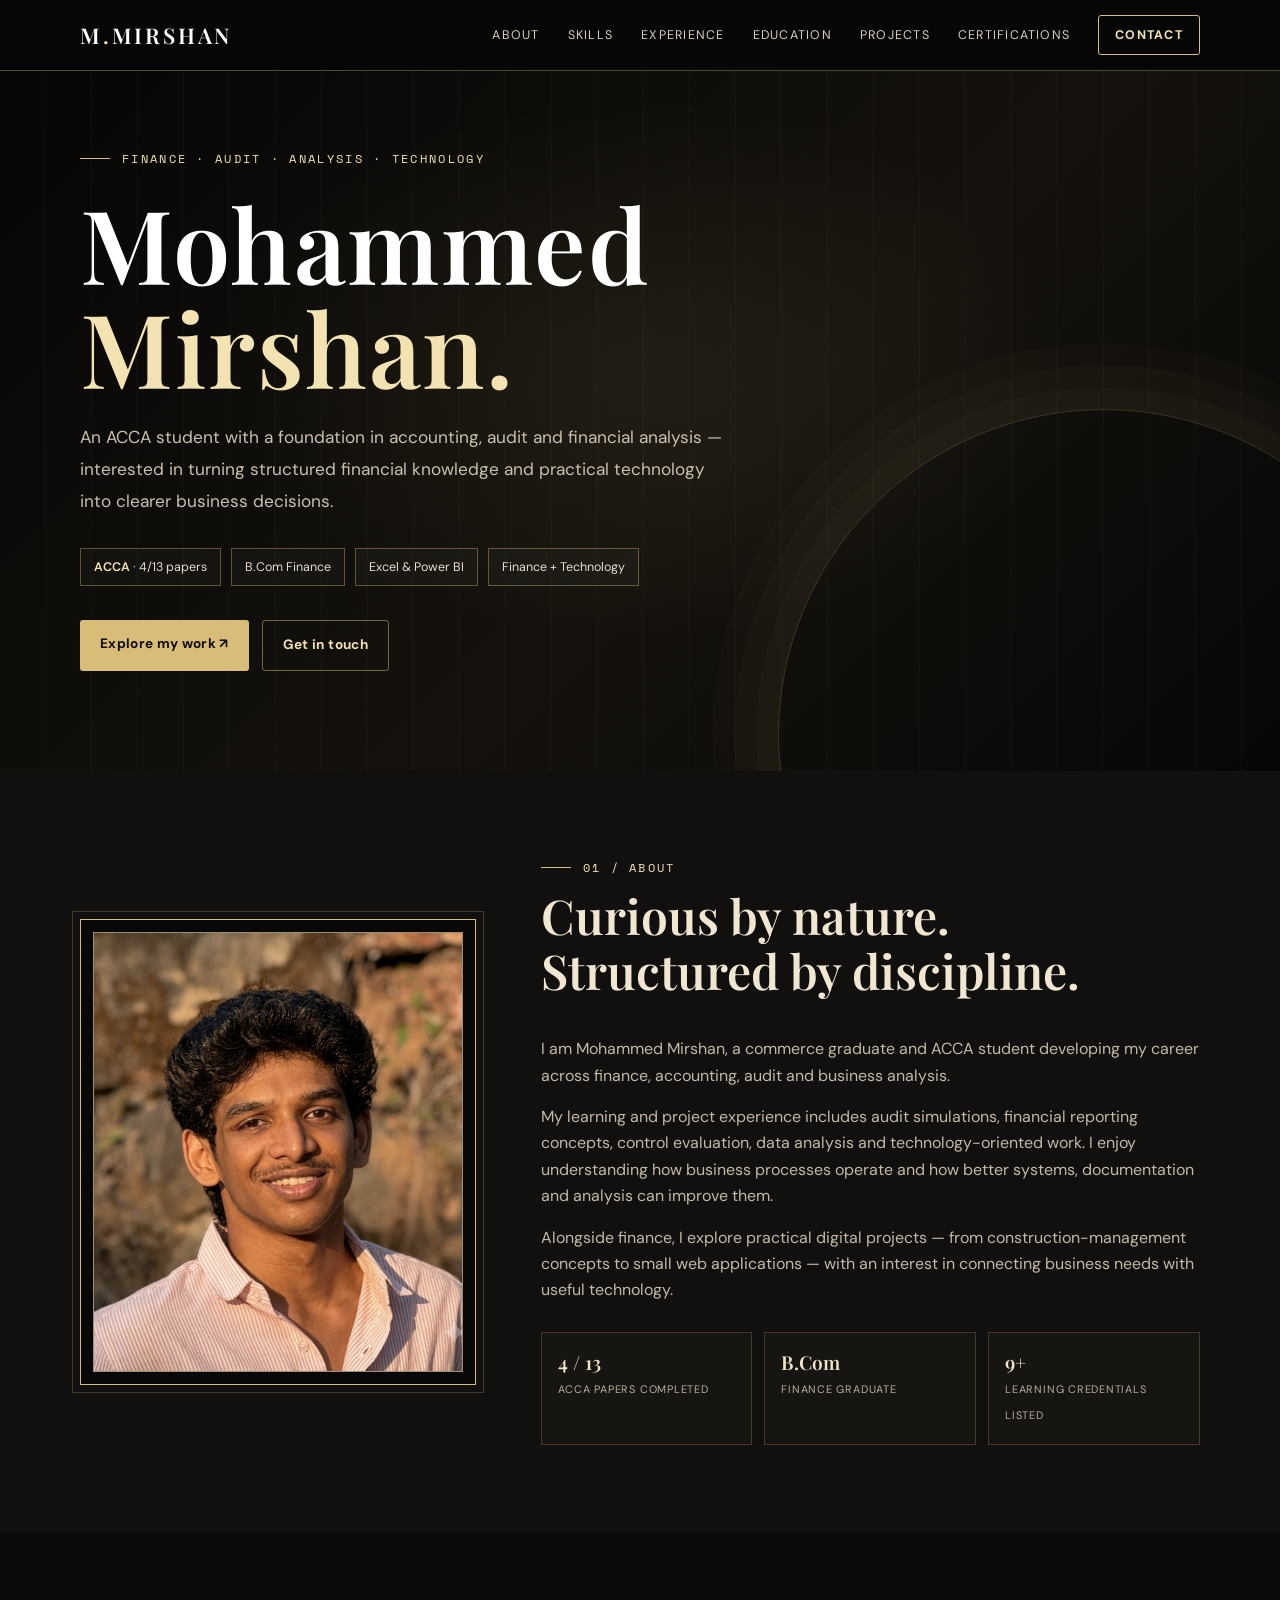
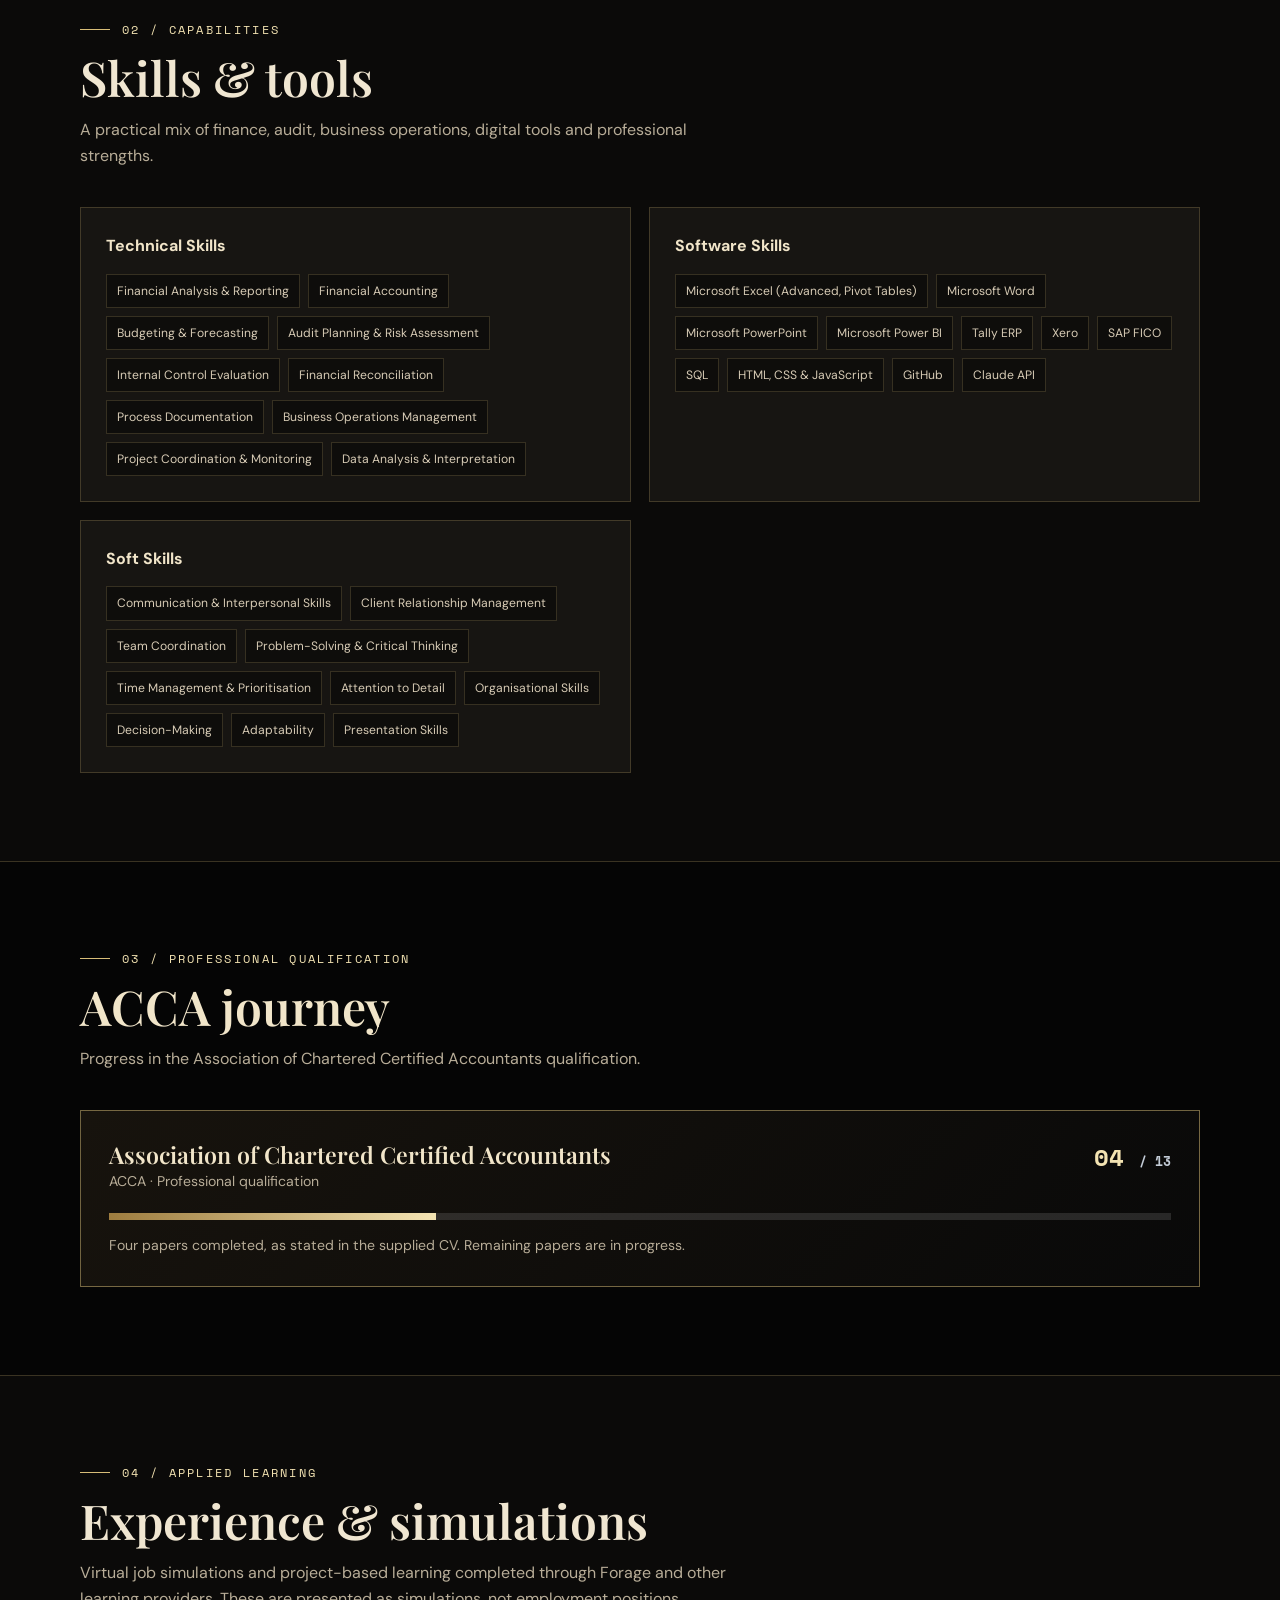
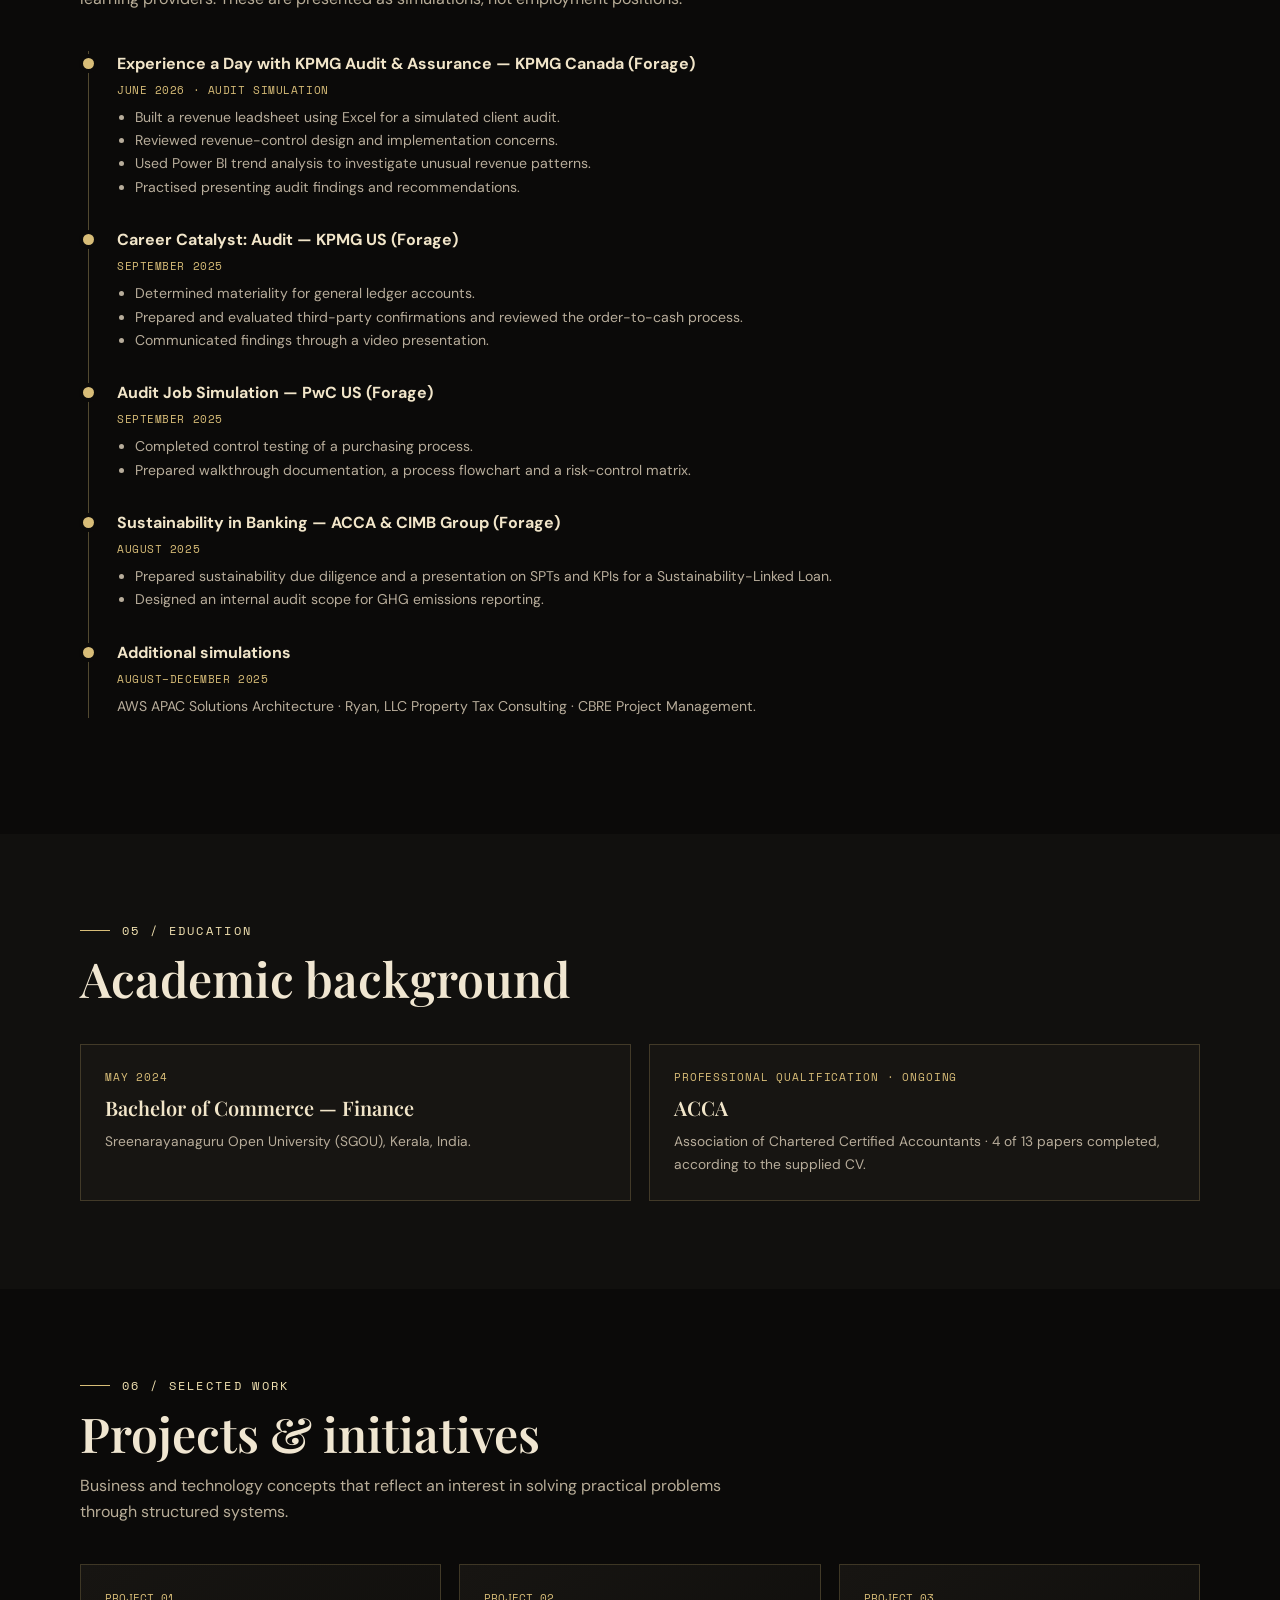
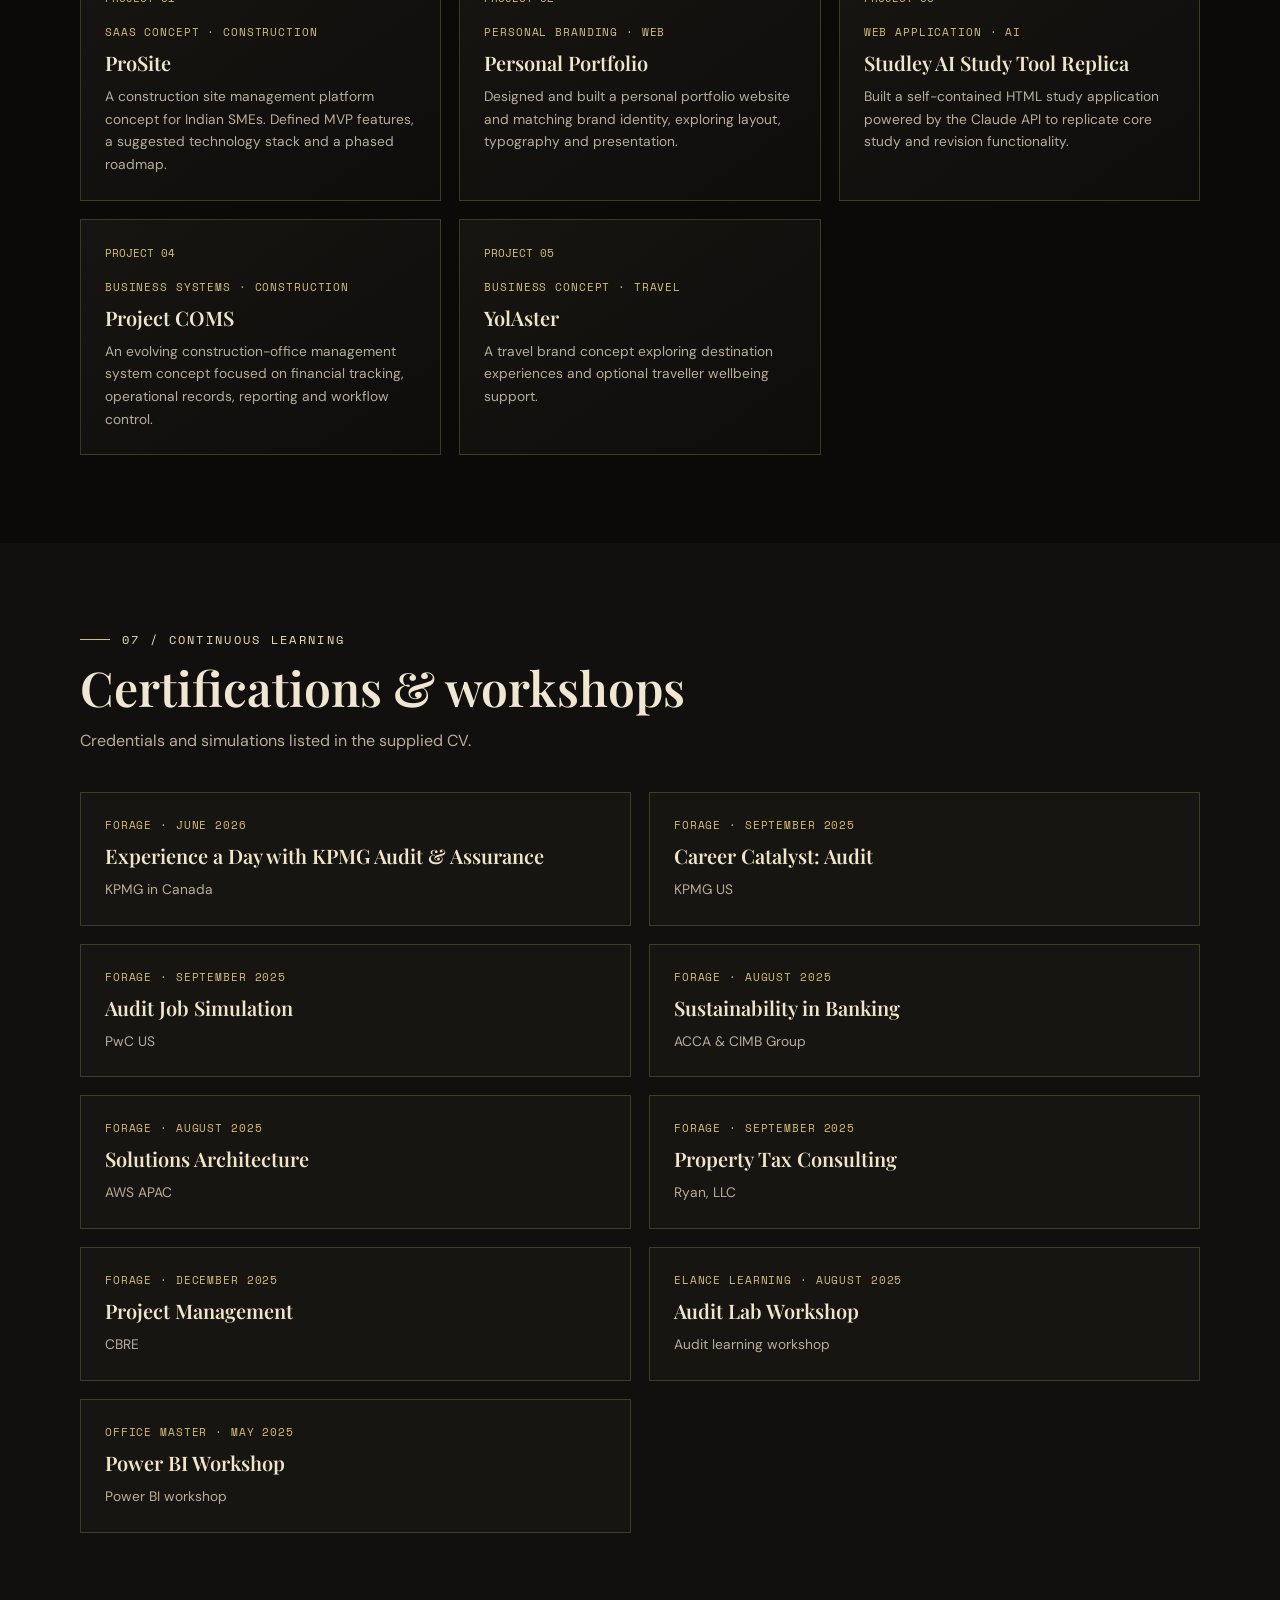
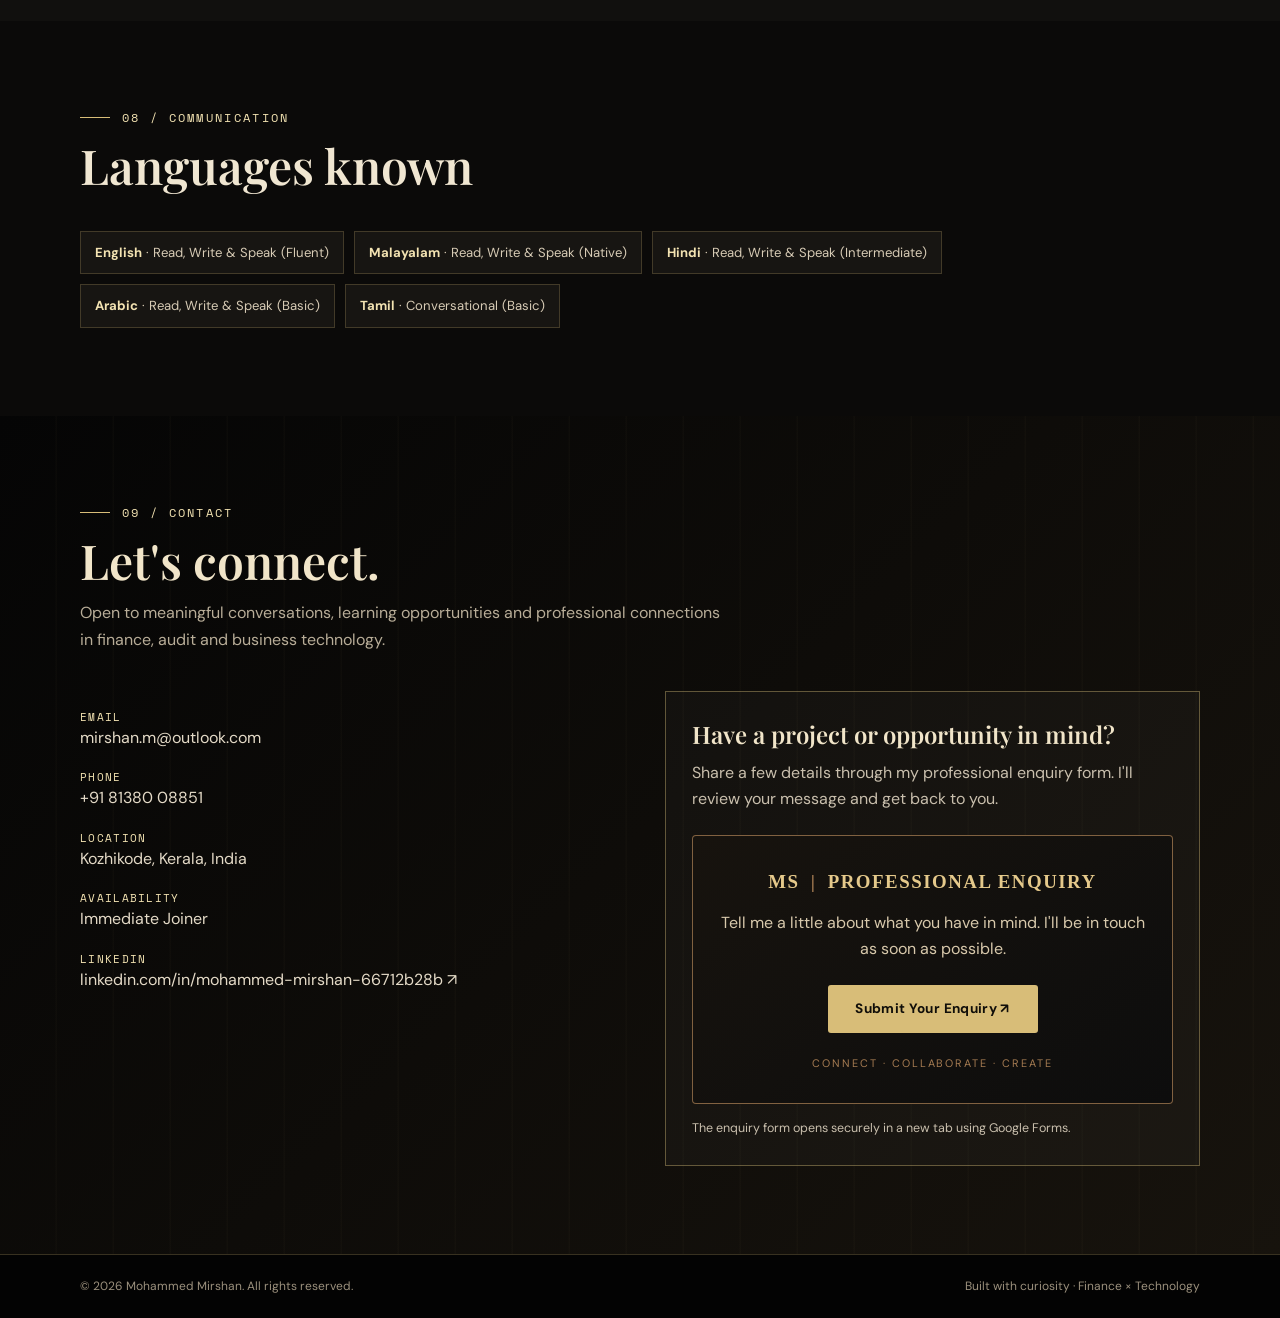
==== index.html @ 205ecca4 "Publish Mohammed Mirshan portfolio website" ====
<!DOCTYPE html>
<html lang="en">
<head>
<meta charset="UTF-8">
<meta name="viewport" content="width=device-width, initial-scale=1.0">
<meta name="description" content="Mohammed Mirshan — Kozhikode, Kerala-based ACCA student focused on finance, audit, financial analysis and technology-enabled business solutions.">
<title>Mohammed Mirshan | Finance • Audit • Technology</title>
<link rel="preconnect" href="https://fonts.googleapis.com">
<link rel="preconnect" href="https://fonts.gstatic.com" crossorigin>
<link href="https://fonts.googleapis.com/css2?family=DM+Sans:wght@300;400;500;600;700&family=Playfair+Display:wght@500;600;700&family=Space+Mono:wght@400;700&display=swap" rel="stylesheet">
<style>
:root{--navy:#0b1f3a;--navy2:#142e50;--gold:#c9a84c;--gold2:#e8ce83;--ink:#182333;--muted:#687486;--paper:#f5f6f8;--white:#fff;--line:#e4e8ee;--serif:"Playfair Display",Georgia,serif;--sans:"DM Sans",Arial,sans-serif;--mono:"Space Mono",monospace}
*{box-sizing:border-box;margin:0;padding:0}html{scroll-behavior:smooth;scroll-padding-top:82px}body{font-family:var(--sans);color:var(--ink);line-height:1.65;background:var(--white)}a{color:inherit;text-decoration:none}.wrap{width:min(1120px,calc(100% - 44px));margin:auto}
header{position:fixed;z-index:20;top:0;left:0;right:0;background:rgba(9,27,50,.96);backdrop-filter:blur(12px);border-bottom:1px solid rgba(201,168,76,.2)}
.nav{height:70px;display:flex;align-items:center;justify-content:space-between}.brand{font:600 1.35rem var(--serif);color:white;letter-spacing:.03em}.brand span{color:var(--gold)}.links{display:flex;align-items:center;gap:28px}.links a{font-size:.78rem;text-transform:uppercase;letter-spacing:.1em;color:#d5dce5}.links a:hover{color:var(--gold2)}.links .contact-link{background:var(--gold);color:var(--navy);padding:9px 16px;font-weight:700;border-radius:3px}
.menu{display:none;background:none;border:0;color:white;font-size:1.5rem}
.hero{min-height:690px;padding:150px 0 100px;background:radial-gradient(circle at 83% 35%,rgba(201,168,76,.13),transparent 27%),linear-gradient(120deg,#091b32,#102b4c);color:white;position:relative;overflow:hidden}
.hero:after{content:"";position:absolute;right:-150px;bottom:-290px;width:650px;height:650px;border:1px solid rgba(201,168,76,.18);border-radius:50%;box-shadow:0 0 0 55px rgba(201,168,76,.025),0 0 0 110px rgba(201,168,76,.02)}
.eyebrow,.kicker{font: .72rem var(--mono);letter-spacing:.17em;text-transform:uppercase;color:var(--gold);display:flex;align-items:center;gap:12px}.eyebrow:before,.kicker:before{content:"";width:30px;height:1px;background:var(--gold)}
h1{font:600 clamp(3.3rem,8vw,6.5rem)/1.02 var(--serif);margin:24px 0 22px;max-width:800px;letter-spacing:-.035em}h1 span{color:var(--gold2)}.hero-copy{font-size:1.08rem;color:#c5cfdb;max-width:650px;line-height:1.85}.chips{display:flex;flex-wrap:wrap;gap:10px;margin:30px 0 34px}.chip{font-size:.78rem;border:1px solid rgba(201,168,76,.38);padding:8px 13px;color:#e7eaf0;background:rgba(255,255,255,.045)}.chip strong{color:var(--gold2);font-weight:600}.actions{display:flex;flex-wrap:wrap;gap:13px}.btn{display:inline-flex;padding:13px 20px;border-radius:3px;font-size:.85rem;font-weight:700;letter-spacing:.025em;transition:.2s}.primary{background:var(--gold);color:var(--navy)}.primary:hover{background:var(--gold2);transform:translateY(-2px)}.secondary{border:1px solid rgba(255,255,255,.35);color:white}.secondary:hover{border-color:var(--gold);color:var(--gold2)}
section{padding:88px 0}.section-head{margin-bottom:38px}.section-head h2{font:600 clamp(2rem,4vw,3rem)/1.15 var(--serif);color:var(--navy);margin:12px 0}.section-head p{max-width:650px;color:var(--muted)}.about{background:var(--paper)}.about-grid{display:grid;grid-template-columns:.75fr 1.25fr;gap:65px;align-items:center}.monogram{min-height:350px;background:linear-gradient(145deg,#102b4c,#091b32);display:grid;place-items:center;position:relative;overflow:hidden;border:1px solid rgba(201,168,76,.45)}.monogram:before,.monogram:after{content:"";position:absolute;border:1px solid rgba(201,168,76,.35);width:230px;height:230px;transform:rotate(45deg)}.monogram:after{width:185px;height:185px}.monogram b{font:600 5rem var(--serif);color:var(--gold2);z-index:1}.about-text p{color:#596577;margin:0 0 15px}.facts{display:grid;grid-template-columns:repeat(3,1fr);gap:12px;margin-top:28px}.fact{background:white;border:1px solid var(--line);padding:16px}.fact strong{display:block;color:var(--navy);font:600 1.2rem var(--serif)}.fact span{font-size:.68rem;color:var(--muted);text-transform:uppercase;letter-spacing:.07em}
.skills-grid{display:grid;grid-template-columns:repeat(2,1fr);gap:18px}.skill{border:1px solid var(--line);padding:25px;background:white}.skill h3{font-size:1rem;color:var(--navy);margin-bottom:14px}.tags{display:flex;flex-wrap:wrap;gap:8px}.tag{font-size:.76rem;padding:6px 10px;background:var(--paper);border:1px solid #e8ebef;color:#455267}
.dark-band{background:var(--navy);color:white}.dark-band .section-head h2{color:white}.dark-band .section-head p{color:#b8c3d1}.qualification{border:1px solid rgba(201,168,76,.3);padding:28px;background:rgba(255,255,255,.035)}.qualification-top{display:flex;justify-content:space-between;gap:20px;align-items:flex-start}.qualification h3{font:600 1.45rem var(--serif);color:white}.qualification .count{font:700 1.5rem var(--mono);color:var(--gold2);white-space:nowrap}.bar{height:7px;background:rgba(255,255,255,.13);margin:20px 0 14px}.bar span{display:block;width:30.77%;height:100%;background:var(--gold)}.qualification p{color:#bdc7d3;font-size:.88rem}
.timeline{border-left:1px solid #d6dce4;margin-left:8px;padding-left:28px}.timeline-item{position:relative;margin-bottom:28px}.timeline-item:before{content:"";position:absolute;width:11px;height:11px;border-radius:50%;background:var(--gold);left:-34px;top:7px;box-shadow:0 0 0 4px white}.timeline h3{font-size:1rem;color:var(--navy)}.timeline .meta{font: .7rem var(--mono);color:#9a7b31;margin:4px 0 8px;text-transform:uppercase;letter-spacing:.05em}.timeline p,.timeline li{color:var(--muted);font-size:.88rem}.timeline ul{padding-left:18px}
.edu-grid,.project-grid,.cert-grid{display:grid;grid-template-columns:repeat(2,1fr);gap:18px}.edu,.project,.cert{border:1px solid var(--line);padding:24px;background:white;transition:.2s}.edu:hover,.project:hover,.cert:hover{transform:translateY(-3px);box-shadow:0 12px 30px rgba(11,31,58,.08)}.edu .year,.project .type,.cert .issuer{font: .68rem var(--mono);letter-spacing:.08em;color:#9a7b31;text-transform:uppercase}.edu h3,.project h3,.cert h3{font:600 1.25rem var(--serif);color:var(--navy);margin:9px 0}.edu p,.project p,.cert p{font-size:.86rem;color:var(--muted)}.project-grid{grid-template-columns:repeat(3,1fr)}.project{min-height:210px;background:linear-gradient(160deg,#fff,#fafbfc)}.project .number{font: .7rem var(--mono);color:var(--gold);margin-bottom:18px}.project a{display:inline-block;margin-top:14px;font-size:.78rem;color:#98752c;font-weight:700}
.languages{display:flex;flex-wrap:wrap;gap:10px}.language{padding:10px 14px;background:var(--paper);border:1px solid var(--line);font-size:.82rem}.language b{color:var(--navy)}
.contact{background:#091b32;color:white}.contact .section-head h2{color:white}.contact .section-head p{color:#b8c3d1}.contact-grid{display:grid;grid-template-columns:1fr 1fr;gap:50px}.contact-detail{margin:18px 0;color:#dce3eb}.contact-detail small{display:block;color:var(--gold);font: .68rem var(--mono);letter-spacing:.12em;text-transform:uppercase}.contact-detail a:hover{color:var(--gold2)}.contact-note{border:1px solid rgba(201,168,76,.3);padding:28px;background:rgba(255,255,255,.035);color:#c5cfdb}.contact-note h3{font:600 1.5rem var(--serif);color:white;margin-bottom:10px}
footer{background:#061222;color:#8390a1;padding:22px 0;font-size:.75rem}.foot{display:flex;justify-content:space-between;gap:15px;flex-wrap:wrap}
@media(max-width:800px){.links{display:none;position:absolute;top:70px;left:0;right:0;background:#091b32;padding:20px 24px;flex-direction:column;align-items:flex-start}.links.open{display:flex}.menu{display:block}.about-grid,.contact-grid{grid-template-columns:1fr;gap:30px}.monogram{min-height:230px}.project-grid{grid-template-columns:repeat(2,1fr)}}
@media(max-width:560px){section{padding:68px 0}.wrap{width:min(100% - 34px,1120px)}.hero{min-height:auto;padding:130px 0 75px}.skills-grid,.edu-grid,.project-grid,.cert-grid{grid-template-columns:1fr}.facts{grid-template-columns:1fr}.qualification-top{display:block}.qualification .count{margin-top:8px}.foot{flex-direction:column}}

/* Art Deco / black-and-antique-gold identity inspired by the supplied MS card */
:root{
  --navy:#080808;--navy2:#17130d;--gold:#d8bd78;--gold2:#f3e3b2;
  --ink:#f0eadc;--muted:#b8ad98;--paper:#11100e;--white:#0c0b0a;
  --line:rgba(216,189,120,.24);
}
body{background:#0b0a09;color:var(--ink)}
header{background:rgba(7,7,7,.96);border-bottom:1px solid rgba(216,189,120,.35)}
.brand{font-family:var(--serif);letter-spacing:.13em}
.brand span{color:var(--gold2)}
.links a{color:#d8cfbd}
.links .contact-link{background:transparent;color:var(--gold2);border:1px solid var(--gold)}
.links .contact-link:hover{background:var(--gold);color:#090807}
.hero{background:
  radial-gradient(ellipse at 50% 48%,rgba(216,189,120,.08),transparent 48%),
  repeating-linear-gradient(90deg,transparent 0 44px,rgba(216,189,120,.025) 45px 46px),
  linear-gradient(135deg,#050505,#15120d 58%,#070707)}
.hero:after{border-color:rgba(216,189,120,.22);box-shadow:0 0 0 22px rgba(216,189,120,.025),0 0 0 44px rgba(216,189,120,.02),0 0 0 66px rgba(216,189,120,.015)}
.eyebrow,.kicker{color:var(--gold2);letter-spacing:.2em}
.eyebrow:before,.kicker:before{background:var(--gold)}
h1{font-family:var(--serif);letter-spacing:.015em}
h1 span{color:var(--gold2)}
.hero-copy{color:#c9c0ae}
.chip{border:1px solid rgba(216,189,120,.38);background:rgba(255,255,255,.025);color:#e6ddca}
.chip strong{color:var(--gold2)}
.primary{background:var(--gold);color:#100e09}
.primary:hover{background:var(--gold2)}
.secondary{border-color:rgba(216,189,120,.5);color:var(--gold2)}
.secondary:hover{border-color:var(--gold2);color:white}
section{background:#0b0a09}
.about, #education, #certifications{background:#11100e!important}
.section-head h2{color:#f0e6d1}
.section-head p{color:#b8ad98}
.monogram{background:
  repeating-linear-gradient(0deg,transparent 0 13px,rgba(216,189,120,.055) 14px 15px),
  repeating-linear-gradient(90deg,transparent 0 13px,rgba(216,189,120,.045) 14px 15px),
  linear-gradient(145deg,#050505,#211b10);
  border:1px solid var(--gold);outline:1px solid rgba(216,189,120,.25);outline-offset:7px}
.monogram:before,.monogram:after{border-color:rgba(216,189,120,.5)}
.monogram b{color:var(--gold2);text-shadow:0 0 24px rgba(216,189,120,.12)}
.about-text p{color:#c3b9a6}
.fact,.skill,.edu,.project,.cert{background:#171512;border-color:rgba(216,189,120,.22);color:#eee4d1}
.fact strong,.skill h3,.edu h3,.project h3,.cert h3,.timeline h3{color:#f1e5c9}
.fact span,.edu p,.project p,.cert p,.timeline p,.timeline li{color:#b8ad9b}
.tag{background:#0e0d0b;border-color:rgba(216,189,120,.2);color:#d7cbb5}
.dark-band{background:#050505;border-top:1px solid rgba(216,189,120,.25);border-bottom:1px solid rgba(216,189,120,.25)}
.dark-band .section-head h2{color:#f1e5c9}
.dark-band .section-head p{color:#b8ad98}
.qualification{background:linear-gradient(135deg,#17130d,#090909);border-color:rgba(216,189,120,.5)}
.qualification h3{color:#f1e5c9}
.qualification p{color:#b8ad98}
.bar{background:rgba(255,255,255,.12)}
.bar span{background:linear-gradient(90deg,#9e7d3f,#f3e3b2)}
.timeline{border-left-color:rgba(216,189,120,.35)}
.timeline-item:before{background:var(--gold);box-shadow:0 0 0 4px #0b0a09}
.timeline .meta,.edu .year,.project .type,.project .number,.cert .issuer{color:var(--gold)}
.project{background:linear-gradient(145deg,#171512,#0e0d0b)}
.project a{color:var(--gold2)}
.language{background:#171512;border-color:rgba(216,189,120,.22);color:#d7cbb5}
.language b{color:var(--gold2)}
.contact{background:
  repeating-linear-gradient(90deg,transparent 0 55px,rgba(216,189,120,.025) 56px 57px),
  linear-gradient(135deg,#050505,#17130d)}
.contact .section-head h2{color:#f1e5c9}
.contact .section-head p{color:#b8ad98}
.contact-detail{color:#e4dac7}
.contact-detail small{color:var(--gold2)}
.contact-detail a:hover{color:white}
.contact-note{background:rgba(255,255,255,.025);border-color:rgba(216,189,120,.4);color:#c9bfad}
.contact-note h3{color:#f1e5c9}
footer{background:#030303;border-top:1px solid rgba(216,189,120,.25);color:#9b907d}
@media(max-width:800px){.links{background:#080807;border-bottom:1px solid rgba(216,189,120,.3)}}


.profile-frame{min-height:350px;padding:12px;display:flex;align-items:center;justify-content:center}
.profile-frame img{width:100%;height:100%;min-height:326px;max-height:440px;object-fit:cover;object-position:center 28%;display:block;filter:saturate(.88) contrast(1.02);border:1px solid rgba(243,227,178,.62)}
.profile-frame:before,.profile-frame:after{content:none!important;display:none!important}
@media(max-width:800px){.profile-frame{min-height:250px}.profile-frame img{min-height:226px;max-height:360px}}


/* Portrait cleanup: keep the Art Deco frame, remove decorative lines over the photo */
.profile-frame{position:relative;overflow:hidden;background:#080808}
.profile-frame:before,.profile-frame:after{content:none!important;display:none!important}
.profile-frame img{position:relative;z-index:2;object-fit:cover;object-position:center 28%;border:1px solid rgba(243,227,178,.62)}


/* Embedded professional enquiry form */
.enquiry-panel{padding:26px}
.enquiry-panel>p{color:#c9bfad}
.enquiry-cta{margin-top:22px;padding:30px 22px;text-align:center;border:1px solid rgba(166,124,82,.75);background:linear-gradient(145deg,#17130e,#0d0d0d);border-radius:4px}
.enquiry-mark{font-family:Georgia,serif;font-size:1.18rem;font-weight:700;letter-spacing:.08em;color:#e5c98b}
.enquiry-mark span{color:#a67c52;padding:0 5px}
.enquiry-cta p{max-width:440px;margin:13px auto 22px;color:#d8c9ac}
.enquiry-button{justify-content:center;min-width:210px;text-decoration:none}
.enquiry-tagline{margin-top:22px;font-size:.68rem;letter-spacing:.18em;color:#a67c52}
.form-fallback{font-size:.78rem;margin-top:14px;color:#c9bfad}
@media(max-width:600px){.enquiry-cta{padding:25px 14px}.enquiry-button{width:100%;box-sizing:border-box}}
</style>
</head>
<body>
<header><div class="wrap nav"><a class="brand" href="#home">M<span>.</span>MIRSHAN</a><button class="menu" id="menu" aria-label="Open navigation">☰</button><nav class="links" id="links"><a href="#about">About</a><a href="#skills">Skills</a><a href="#experience">Experience</a><a href="#education">Education</a><a href="#projects">Projects</a><a href="#certifications">Certifications</a><a class="contact-link" href="#contact">Contact</a></nav></div></header>
<main>
<section class="hero" id="home"><div class="wrap">
<div class="eyebrow">Finance · Audit · Analysis · Technology</div>
<h1>Mohammed<br><span>Mirshan.</span></h1>
<p class="hero-copy">An ACCA student with a foundation in accounting, audit and financial analysis — interested in turning structured financial knowledge and practical technology into clearer business decisions.</p>
<div class="chips"><div class="chip"><strong>ACCA</strong> · 4/13 papers</div><div class="chip">B.Com Finance</div><div class="chip">Excel & Power BI</div><div class="chip">Finance + Technology</div></div>
<div class="actions"><a class="btn primary" href="#projects">Explore my work ↗</a><a class="btn secondary" href="#contact">Get in touch</a></div>
</div></section>
<section class="about" id="about"><div class="wrap about-grid">
<div class="monogram profile-frame"><img src="[data-uri]" alt="Mohammed Mirshan profile photograph"></div>
<div class="about-text"><div class="section-head"><div class="kicker">01 / About</div><h2>Curious by nature.<br>Structured by discipline.</h2></div>
<p>I am Mohammed Mirshan, a commerce graduate and ACCA student developing my career across finance, accounting, audit and business analysis.</p>
<p>My learning and project experience includes audit simulations, financial reporting concepts, control evaluation, data analysis and technology-oriented work. I enjoy understanding how business processes operate and how better systems, documentation and analysis can improve them.</p>
<p>Alongside finance, I explore practical digital projects — from construction-management concepts to small web applications — with an interest in connecting business needs with useful technology.</p>
<div class="facts"><div class="fact"><strong>4 / 13</strong><span>ACCA papers completed</span></div><div class="fact"><strong>B.Com</strong><span>Finance graduate</span></div><div class="fact"><strong>9+</strong><span>Learning credentials listed</span></div></div>
</div></div></section>
<section id="skills"><div class="wrap"><div class="section-head"><div class="kicker">02 / Capabilities</div><h2>Skills & tools</h2><p>A practical mix of finance, audit, business operations, digital tools and professional strengths.</p></div>
<div class="skills-grid">
<div class="skill"><h3>Technical Skills</h3><div class="tags">
<span class="tag">Financial Analysis & Reporting</span><span class="tag">Financial Accounting</span><span class="tag">Budgeting & Forecasting</span><span class="tag">Audit Planning & Risk Assessment</span><span class="tag">Internal Control Evaluation</span><span class="tag">Financial Reconciliation</span><span class="tag">Process Documentation</span><span class="tag">Business Operations Management</span><span class="tag">Project Coordination & Monitoring</span><span class="tag">Data Analysis & Interpretation</span>
</div></div>
<div class="skill"><h3>Software Skills</h3><div class="tags">
<span class="tag">Microsoft Excel (Advanced, Pivot Tables)</span><span class="tag">Microsoft Word</span><span class="tag">Microsoft PowerPoint</span><span class="tag">Microsoft Power BI</span><span class="tag">Tally ERP</span><span class="tag">Xero</span><span class="tag">SAP FICO</span><span class="tag">SQL</span><span class="tag">HTML, CSS & JavaScript</span><span class="tag">GitHub</span><span class="tag">Claude API</span>
</div></div>
<div class="skill"><h3>Soft Skills</h3><div class="tags">
<span class="tag">Communication & Interpersonal Skills</span><span class="tag">Client Relationship Management</span><span class="tag">Team Coordination</span><span class="tag">Problem-Solving & Critical Thinking</span><span class="tag">Time Management & Prioritisation</span><span class="tag">Attention to Detail</span><span class="tag">Organisational Skills</span><span class="tag">Decision-Making</span><span class="tag">Adaptability</span><span class="tag">Presentation Skills</span>
</div></div>
</div></div></section>
<section class="dark-band"><div class="wrap"><div class="section-head"><div class="kicker">03 / Professional qualification</div><h2>ACCA journey</h2><p>Progress in the Association of Chartered Certified Accountants qualification.</p></div>
<div class="qualification"><div class="qualification-top"><div><h3>Association of Chartered Certified Accountants</h3><p>ACCA · Professional qualification</p></div><div class="count">04 <small style="font-size:.8rem;color:#c3ccd7">/ 13</small></div></div><div class="bar"><span></span></div><p>Four papers completed, as stated in the supplied CV. Remaining papers are in progress.</p></div>
</div></section>
<section id="experience"><div class="wrap"><div class="section-head"><div class="kicker">04 / Applied learning</div><h2>Experience & simulations</h2><p>Virtual job simulations and project-based learning completed through Forage and other learning providers. These are presented as simulations, not employment positions.</p></div>
<div class="timeline">
<div class="timeline-item"><h3>Experience a Day with KPMG Audit & Assurance — KPMG Canada (Forage)</h3><div class="meta">June 2026 · Audit simulation</div><ul><li>Built a revenue leadsheet using Excel for a simulated client audit.</li><li>Reviewed revenue-control design and implementation concerns.</li><li>Used Power BI trend analysis to investigate unusual revenue patterns.</li><li>Practised presenting audit findings and recommendations.</li></ul></div>
<div class="timeline-item"><h3>Career Catalyst: Audit — KPMG US (Forage)</h3><div class="meta">September 2025</div><ul><li>Determined materiality for general ledger accounts.</li><li>Prepared and evaluated third-party confirmations and reviewed the order-to-cash process.</li><li>Communicated findings through a video presentation.</li></ul></div>
<div class="timeline-item"><h3>Audit Job Simulation — PwC US (Forage)</h3><div class="meta">September 2025</div><ul><li>Completed control testing of a purchasing process.</li><li>Prepared walkthrough documentation, a process flowchart and a risk-control matrix.</li></ul></div>
<div class="timeline-item"><h3>Sustainability in Banking — ACCA & CIMB Group (Forage)</h3><div class="meta">August 2025</div><ul><li>Prepared sustainability due diligence and a presentation on SPTs and KPIs for a Sustainability-Linked Loan.</li><li>Designed an internal audit scope for GHG emissions reporting.</li></ul></div>
<div class="timeline-item"><h3>Additional simulations</h3><div class="meta">August–December 2025</div><p>AWS APAC Solutions Architecture · Ryan, LLC Property Tax Consulting · CBRE Project Management.</p></div>
</div></div></section>
<section id="education" style="background:var(--paper)"><div class="wrap"><div class="section-head"><div class="kicker">05 / Education</div><h2>Academic background</h2></div><div class="edu-grid">
<div class="edu"><div class="year">May 2024</div><h3>Bachelor of Commerce — Finance</h3><p>Sreenarayanaguru Open University (SGOU), Kerala, India.</p></div>
<div class="edu"><div class="year">Professional qualification · Ongoing</div><h3>ACCA</h3><p>Association of Chartered Certified Accountants · 4 of 13 papers completed, according to the supplied CV.</p></div>
</div></div></section>
<section id="projects"><div class="wrap"><div class="section-head"><div class="kicker">06 / Selected work</div><h2>Projects & initiatives</h2><p>Business and technology concepts that reflect an interest in solving practical problems through structured systems.</p></div>
<div class="project-grid">
<div class="project"><div class="number">PROJECT 01</div><div class="type">SaaS concept · Construction</div><h3>ProSite</h3><p>A construction site management platform concept for Indian SMEs. Defined MVP features, a suggested technology stack and a phased roadmap.</p></div>
<div class="project"><div class="number">PROJECT 02</div><div class="type">Personal branding · Web</div><h3>Personal Portfolio</h3><p>Designed and built a personal portfolio website and matching brand identity, exploring layout, typography and presentation.</p></div>
<div class="project"><div class="number">PROJECT 03</div><div class="type">Web application · AI</div><h3>Studley AI Study Tool Replica</h3><p>Built a self-contained HTML study application powered by the Claude API to replicate core study and revision functionality.</p></div>
<div class="project"><div class="number">PROJECT 04</div><div class="type">Business systems · Construction</div><h3>Project COMS</h3><p>An evolving construction-office management system concept focused on financial tracking, operational records, reporting and workflow control.</p></div>
<div class="project"><div class="number">PROJECT 05</div><div class="type">Business concept · Travel</div><h3>YolAster</h3><p>A travel brand concept exploring destination experiences and optional traveller wellbeing support.</p></div>
</div></div></section>
<section id="certifications" style="background:var(--paper)"><div class="wrap"><div class="section-head"><div class="kicker">07 / Continuous learning</div><h2>Certifications & workshops</h2><p>Credentials and simulations listed in the supplied CV.</p></div><div class="cert-grid">
<div class="cert"><div class="issuer">Forage · June 2026</div><h3>Experience a Day with KPMG Audit & Assurance</h3><p>KPMG in Canada</p></div>
<div class="cert"><div class="issuer">Forage · September 2025</div><h3>Career Catalyst: Audit</h3><p>KPMG US</p></div>
<div class="cert"><div class="issuer">Forage · September 2025</div><h3>Audit Job Simulation</h3><p>PwC US</p></div>
<div class="cert"><div class="issuer">Forage · August 2025</div><h3>Sustainability in Banking</h3><p>ACCA & CIMB Group</p></div>
<div class="cert"><div class="issuer">Forage · August 2025</div><h3>Solutions Architecture</h3><p>AWS APAC</p></div>
<div class="cert"><div class="issuer">Forage · September 2025</div><h3>Property Tax Consulting</h3><p>Ryan, LLC</p></div>
<div class="cert"><div class="issuer">Forage · December 2025</div><h3>Project Management</h3><p>CBRE</p></div>
<div class="cert"><div class="issuer">Elance Learning · August 2025</div><h3>Audit Lab Workshop</h3><p>Audit learning workshop</p></div>
<div class="cert"><div class="issuer">Office Master · May 2025</div><h3>Power BI Workshop</h3><p>Power BI workshop</p></div>
</div></div></section>
<section><div class="wrap"><div class="section-head"><div class="kicker">08 / Communication</div><h2>Languages known</h2></div><div class="languages">
<span class="language"><b>English</b> · Read, Write & Speak (Fluent)</span>
<span class="language"><b>Malayalam</b> · Read, Write & Speak (Native)</span>
<span class="language"><b>Hindi</b> · Read, Write & Speak (Intermediate)</span>
<span class="language"><b>Arabic</b> · Read, Write & Speak (Basic)</span>
<span class="language"><b>Tamil</b> · Conversational (Basic)</span>
</div></div></section>
<section class="contact" id="contact"><div class="wrap"><div class="section-head"><div class="kicker">09 / Contact</div><h2>Let's connect.</h2><p>Open to meaningful conversations, learning opportunities and professional connections in finance, audit and business technology.</p></div><div class="contact-grid">
<div><div class="contact-detail"><small>Email</small><a href="mailto:mirshan.m@outlook.com">mirshan.m@outlook.com</a></div><div class="contact-detail"><small>Phone</small><a href="tel:+918138008851">+91 81380 08851</a></div><div class="contact-detail"><small>Location</small>Kozhikode, Kerala, India</div><div class="contact-detail"><small>Availability</small>Immediate Joiner</div><div class="contact-detail"><small>LinkedIn</small><a href="https://www.linkedin.com/in/mohammed-mirshan-66712b28b" target="_blank" rel="noopener noreferrer">linkedin.com/in/mohammed-mirshan-66712b28b ↗</a></div></div>
<div class="contact-note enquiry-panel">
<h3>Have a project or opportunity in mind?</h3>
<p>Share a few details through my professional enquiry form. I'll review your message and get back to you.</p>
<div class="enquiry-cta">
<div class="enquiry-mark">MS <span>|</span> PROFESSIONAL ENQUIRY</div>
<p>Tell me a little about what you have in mind. I'll be in touch as soon as possible.</p>
<a class="btn primary enquiry-button" href="https://docs.google.com/forms/d/e/1FAIpQLSfS3Sc7nzgz2rdyeO0SAafG2r64-M5QduTtHFnaivJwnDWC_g/viewform?usp=dialog" target="_blank" rel="noopener noreferrer">Submit Your Enquiry ↗</a>
<div class="enquiry-tagline">CONNECT · COLLABORATE · CREATE</div>
</div>
<p class="form-fallback">The enquiry form opens securely in a new tab using Google Forms.</p>
</div>
</div></div></section>
</main>
<footer><div class="wrap foot"><span>© 2026 Mohammed Mirshan. All rights reserved.</span><span>Built with curiosity · Finance × Technology</span></div></footer>
<script>
const menu=document.getElementById('menu'),links=document.getElementById('links');
menu.addEventListener('click',()=>links.classList.toggle('open'));
links.querySelectorAll('a').forEach(a=>a.addEventListener('click',()=>links.classList.remove('open')));
</script>
</body>
</html>
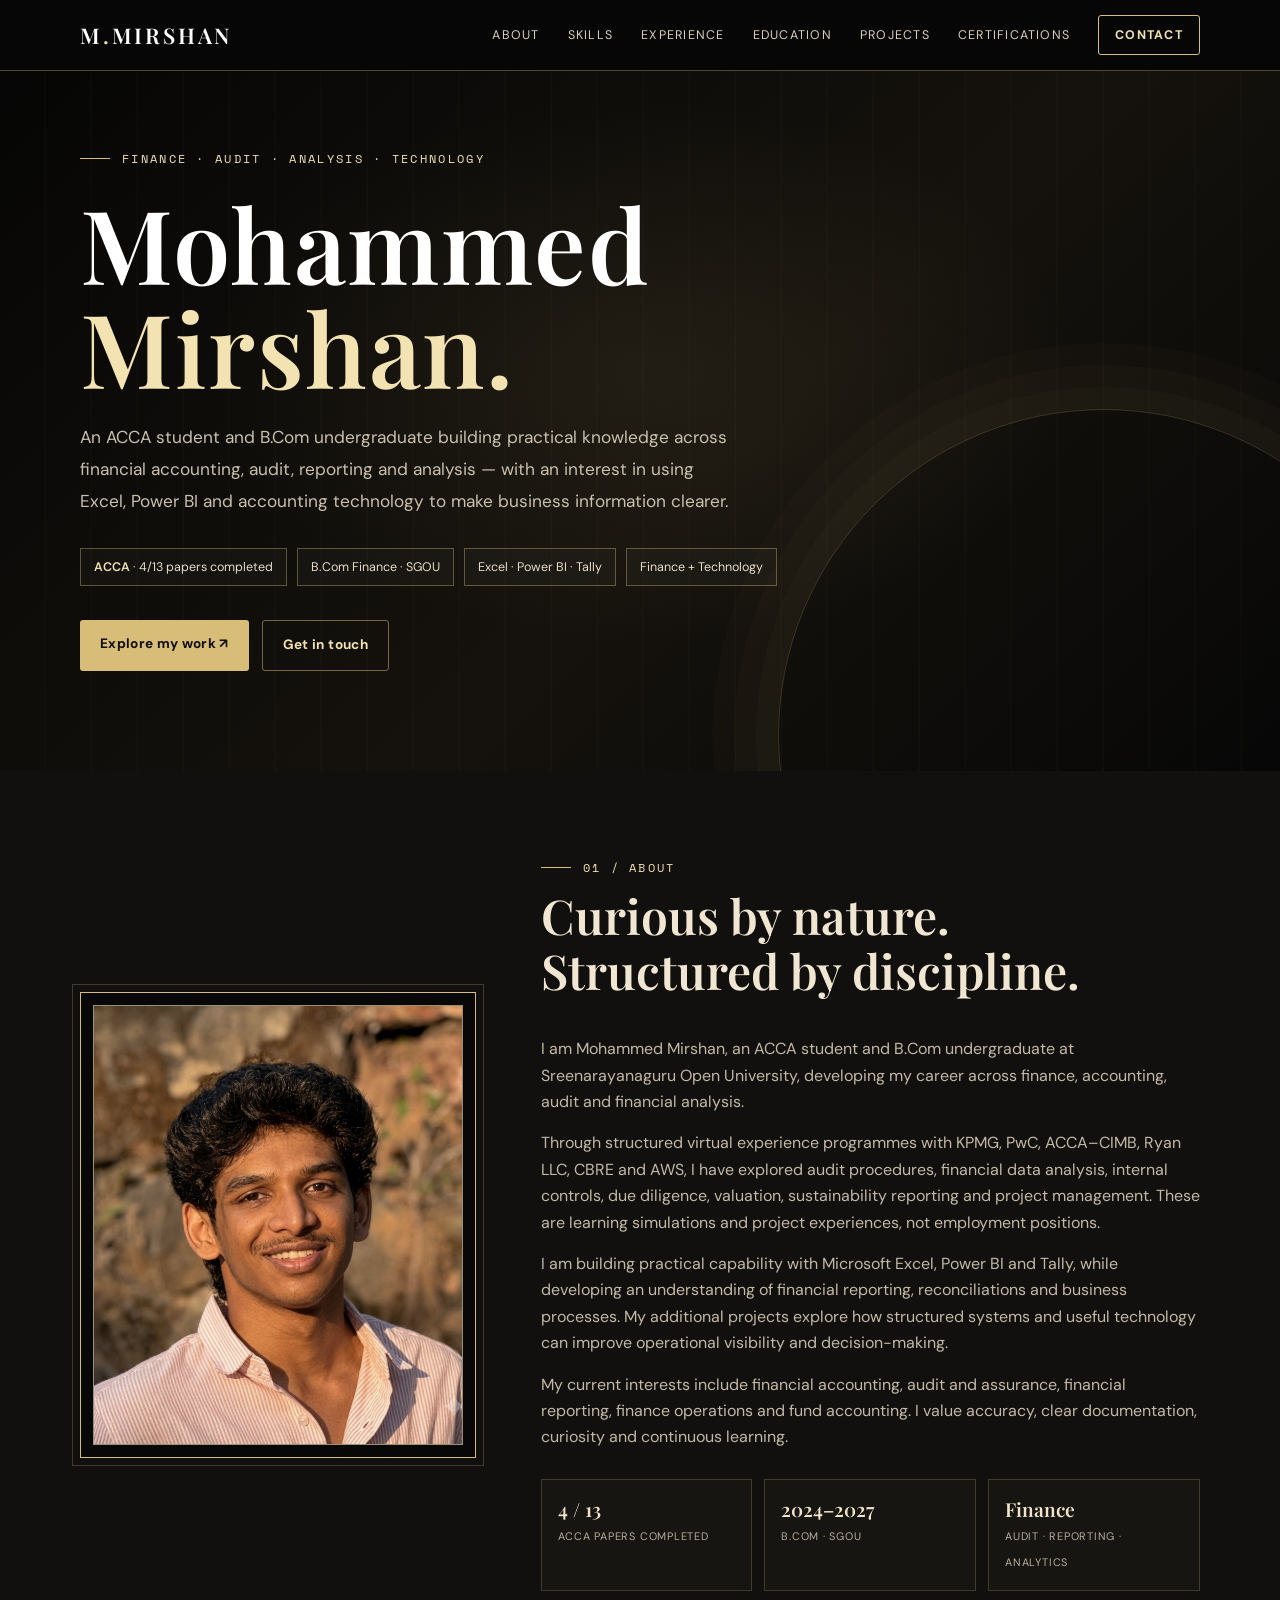
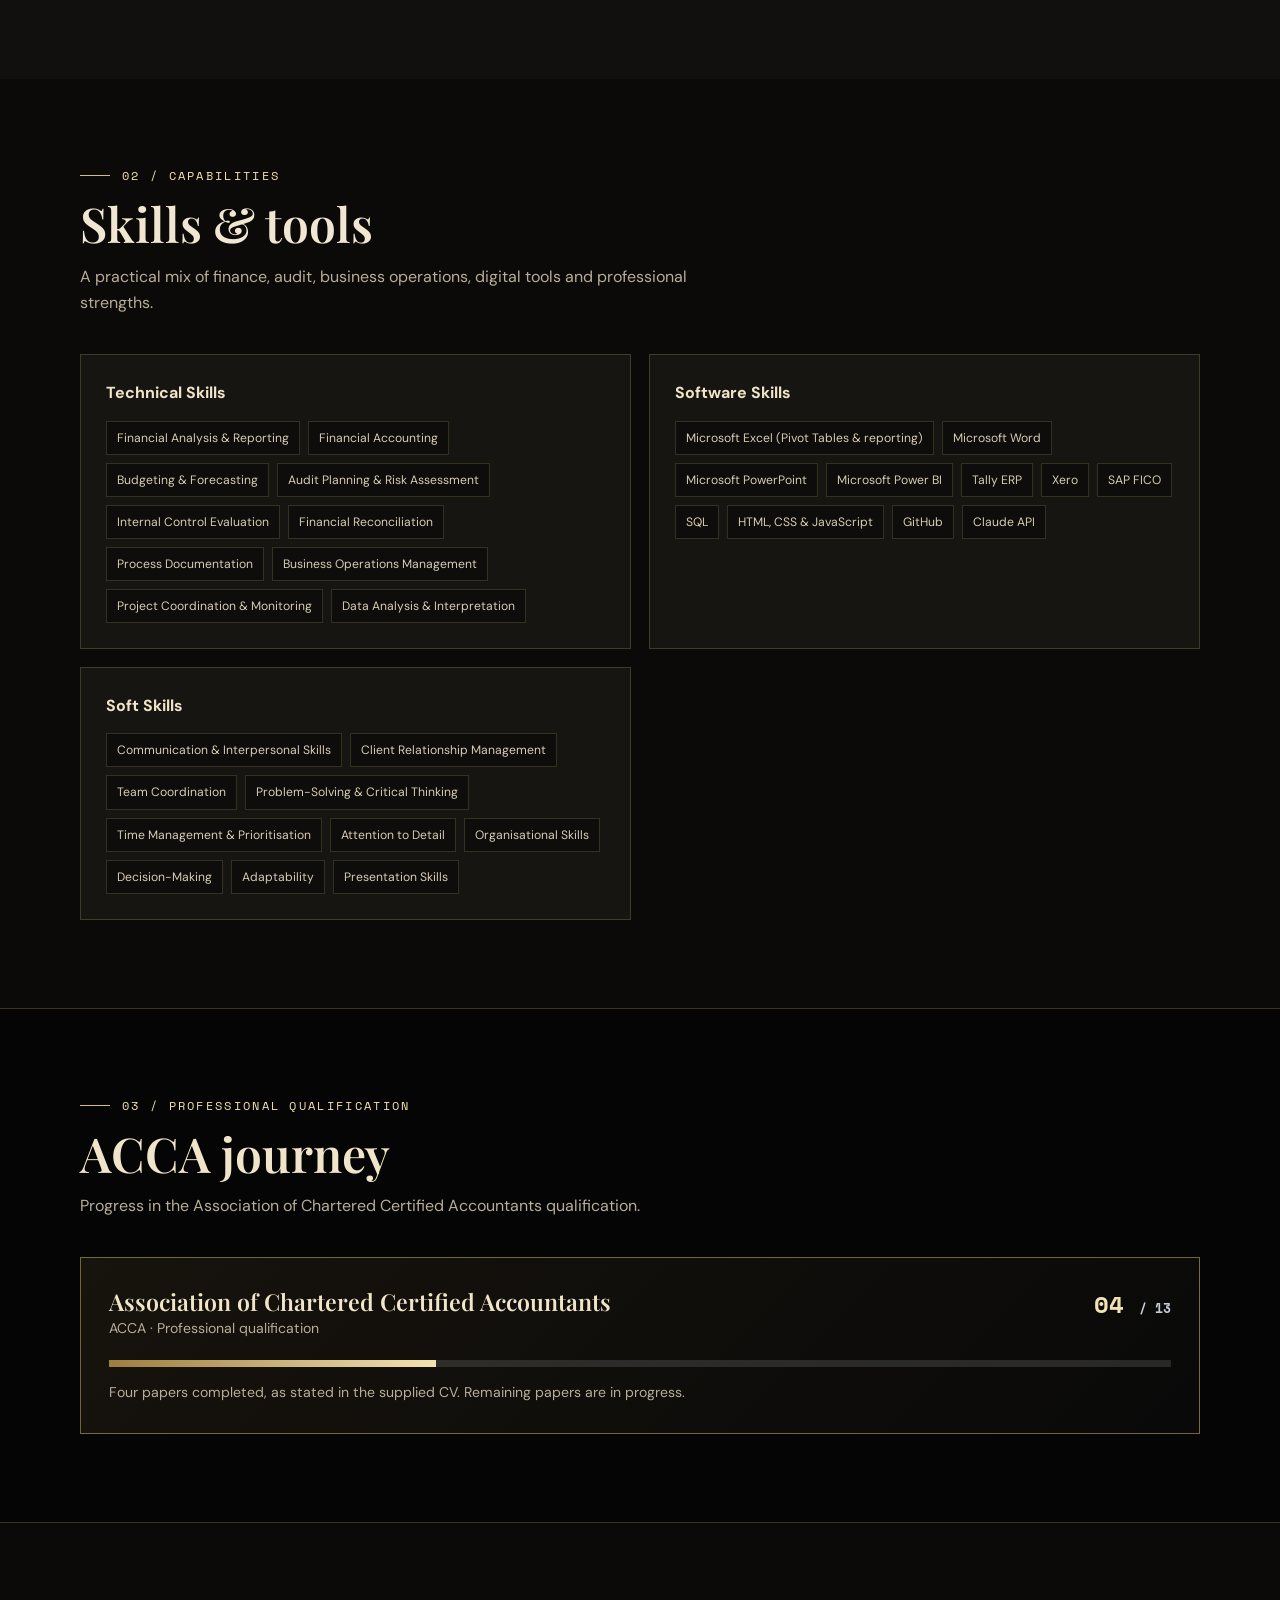
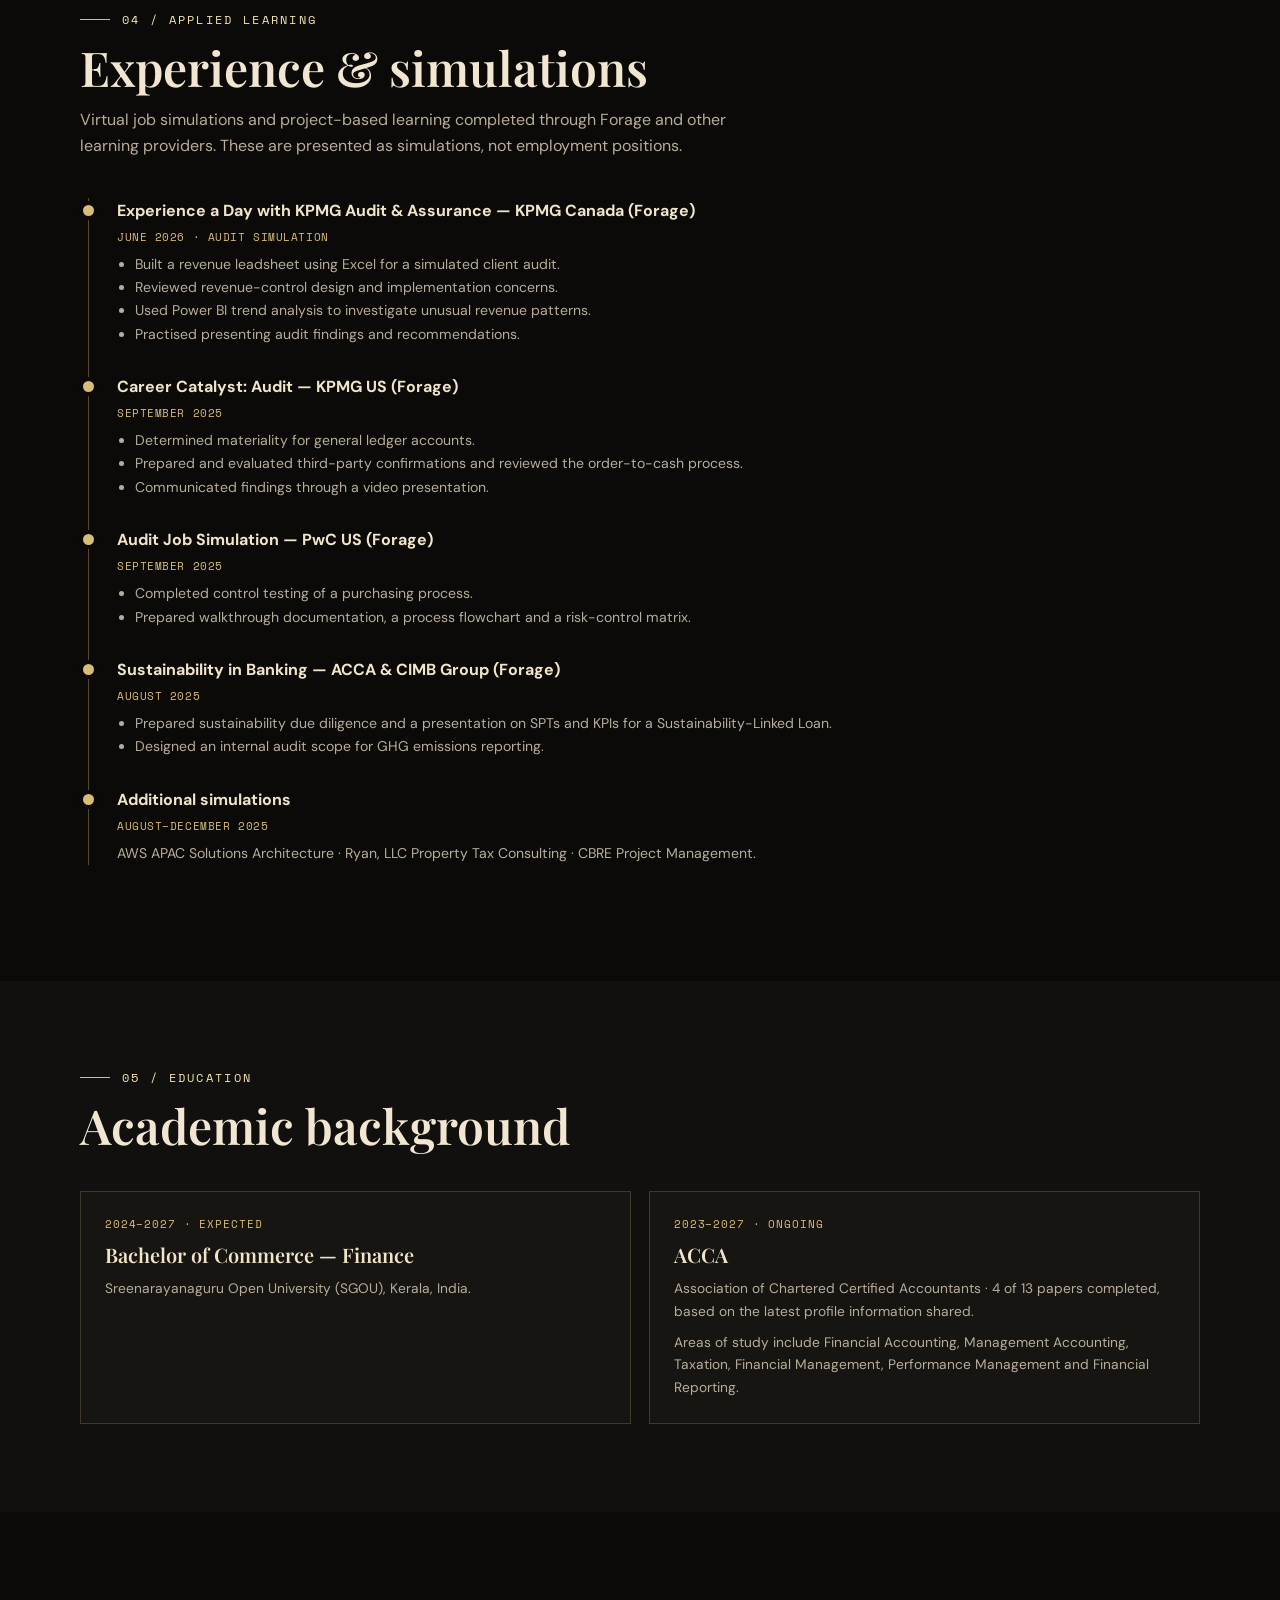
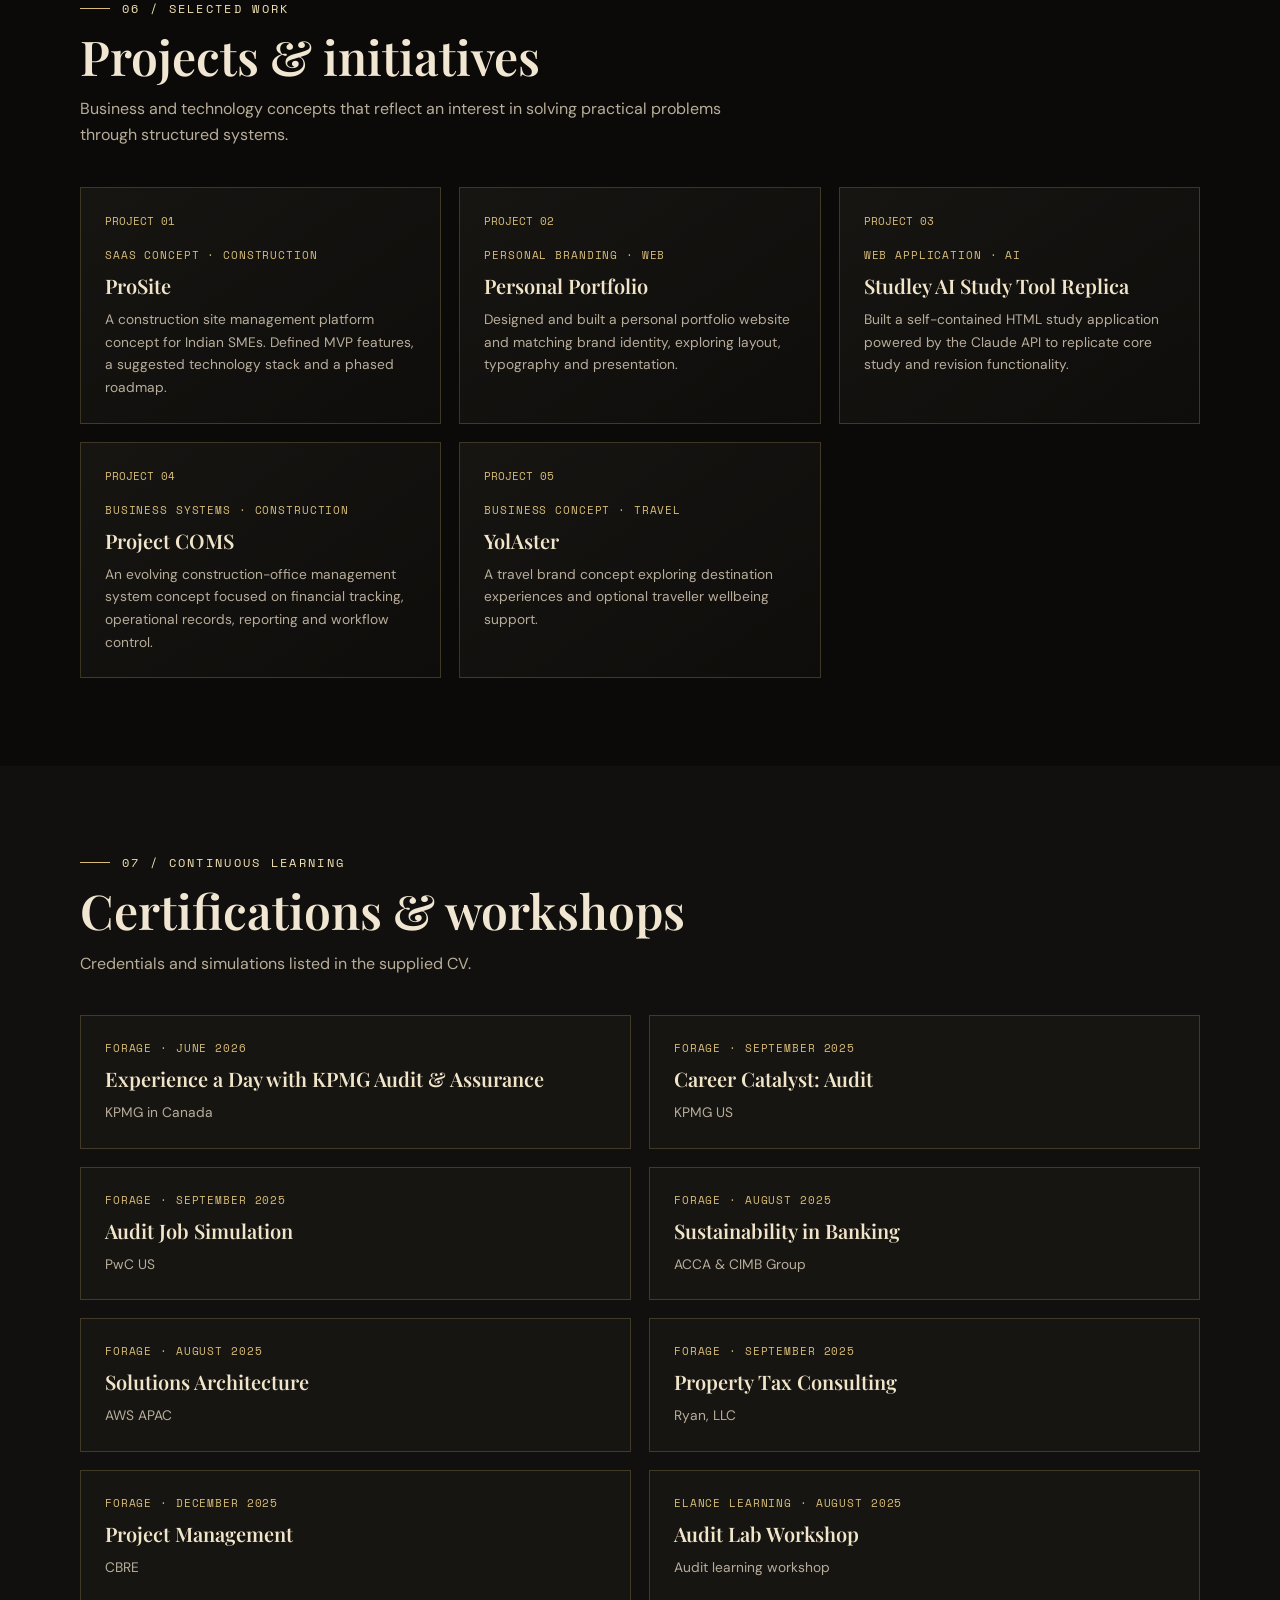
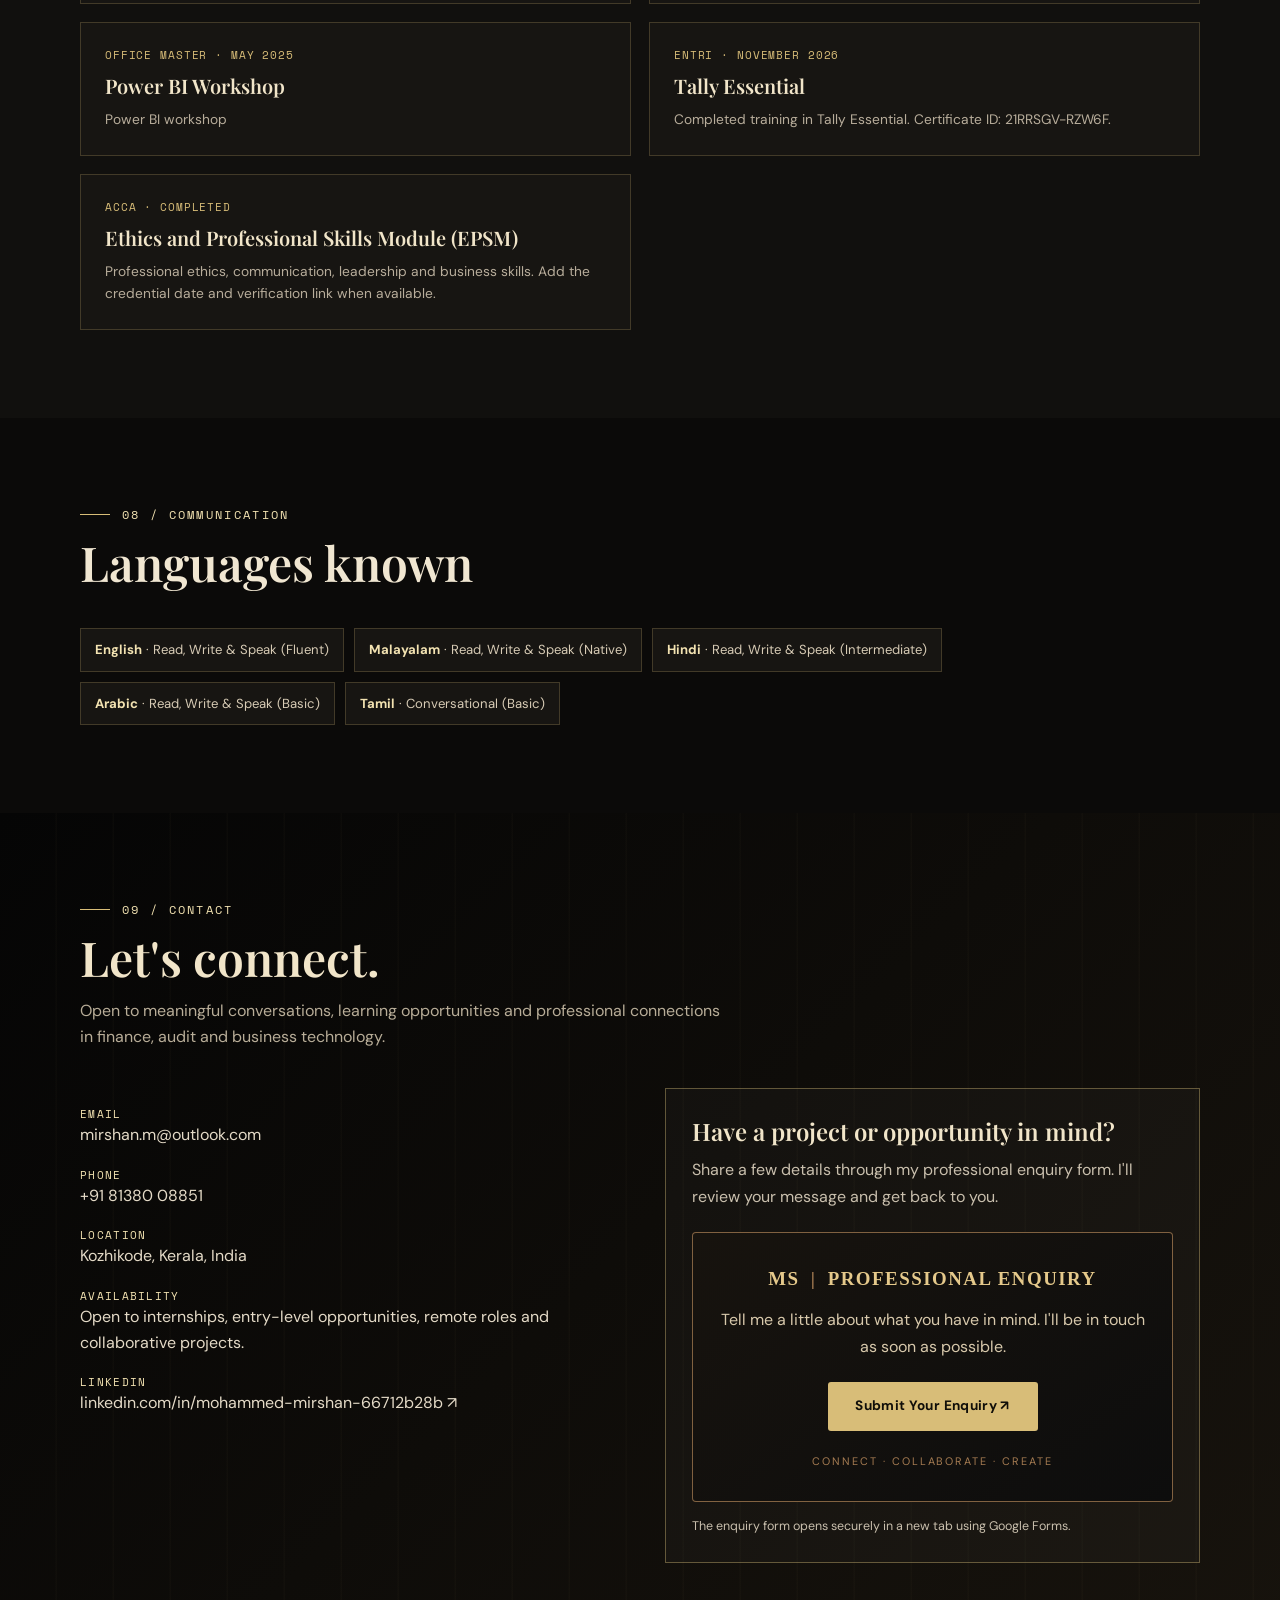
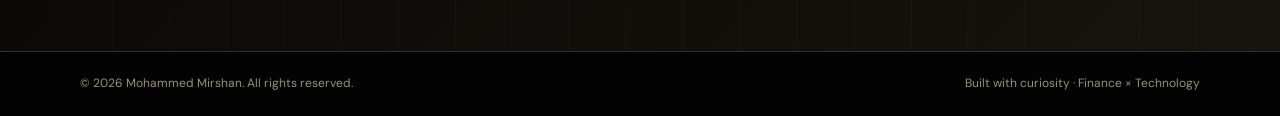
==== commit e8401bd4: "Update portfolio with current education, ACCA progress and Tally certification" ====
--- a/index.html
+++ b/index.html
@@ -134,17 +134,18 @@
 <section class="hero" id="home"><div class="wrap">
 <div class="eyebrow">Finance · Audit · Analysis · Technology</div>
 <h1>Mohammed<br><span>Mirshan.</span></h1>
-<p class="hero-copy">An ACCA student with a foundation in accounting, audit and financial analysis — interested in turning structured financial knowledge and practical technology into clearer business decisions.</p>
-<div class="chips"><div class="chip"><strong>ACCA</strong> · 4/13 papers</div><div class="chip">B.Com Finance</div><div class="chip">Excel & Power BI</div><div class="chip">Finance + Technology</div></div>
+<p class="hero-copy">An ACCA student and B.Com undergraduate building practical knowledge across financial accounting, audit, reporting and analysis — with an interest in using Excel, Power BI and accounting technology to make business information clearer.</p>
+<div class="chips"><div class="chip"><strong>ACCA</strong> · 4/13 papers completed</div><div class="chip">B.Com Finance · SGOU</div><div class="chip">Excel · Power BI · Tally</div><div class="chip">Finance + Technology</div></div>
 <div class="actions"><a class="btn primary" href="#projects">Explore my work ↗</a><a class="btn secondary" href="#contact">Get in touch</a></div>
 </div></section>
 <section class="about" id="about"><div class="wrap about-grid">
 <div class="monogram profile-frame"><img src="[data-uri]" alt="Mohammed Mirshan profile photograph"></div>
 <div class="about-text"><div class="section-head"><div class="kicker">01 / About</div><h2>Curious by nature.<br>Structured by discipline.</h2></div>
-<p>I am Mohammed Mirshan, a commerce graduate and ACCA student developing my career across finance, accounting, audit and business analysis.</p>
-<p>My learning and project experience includes audit simulations, financial reporting concepts, control evaluation, data analysis and technology-oriented work. I enjoy understanding how business processes operate and how better systems, documentation and analysis can improve them.</p>
-<p>Alongside finance, I explore practical digital projects — from construction-management concepts to small web applications — with an interest in connecting business needs with useful technology.</p>
-<div class="facts"><div class="fact"><strong>4 / 13</strong><span>ACCA papers completed</span></div><div class="fact"><strong>B.Com</strong><span>Finance graduate</span></div><div class="fact"><strong>9+</strong><span>Learning credentials listed</span></div></div>
+<p>I am Mohammed Mirshan, an ACCA student and B.Com undergraduate at Sreenarayanaguru Open University, developing my career across finance, accounting, audit and financial analysis.</p>
+<p>Through structured virtual experience programmes with KPMG, PwC, ACCA–CIMB, Ryan LLC, CBRE and AWS, I have explored audit procedures, financial data analysis, internal controls, due diligence, valuation, sustainability reporting and project management. These are learning simulations and project experiences, not employment positions.</p>
+<p>I am building practical capability with Microsoft Excel, Power BI and Tally, while developing an understanding of financial reporting, reconciliations and business processes. My additional projects explore how structured systems and useful technology can improve operational visibility and decision-making.</p>
+<p>My current interests include financial accounting, audit and assurance, financial reporting, finance operations and fund accounting. I value accuracy, clear documentation, curiosity and continuous learning.</p>
+<div class="facts"><div class="fact"><strong>4 / 13</strong><span>ACCA papers completed</span></div><div class="fact"><strong>2024–2027</strong><span>B.Com · SGOU</span></div><div class="fact"><strong>Finance</strong><span>Audit · Reporting · Analytics</span></div></div>
 </div></div></section>
 <section id="skills"><div class="wrap"><div class="section-head"><div class="kicker">02 / Capabilities</div><h2>Skills & tools</h2><p>A practical mix of finance, audit, business operations, digital tools and professional strengths.</p></div>
 <div class="skills-grid">
@@ -152,7 +153,7 @@
 <span class="tag">Financial Analysis & Reporting</span><span class="tag">Financial Accounting</span><span class="tag">Budgeting & Forecasting</span><span class="tag">Audit Planning & Risk Assessment</span><span class="tag">Internal Control Evaluation</span><span class="tag">Financial Reconciliation</span><span class="tag">Process Documentation</span><span class="tag">Business Operations Management</span><span class="tag">Project Coordination & Monitoring</span><span class="tag">Data Analysis & Interpretation</span>
 </div></div>
 <div class="skill"><h3>Software Skills</h3><div class="tags">
-<span class="tag">Microsoft Excel (Advanced, Pivot Tables)</span><span class="tag">Microsoft Word</span><span class="tag">Microsoft PowerPoint</span><span class="tag">Microsoft Power BI</span><span class="tag">Tally ERP</span><span class="tag">Xero</span><span class="tag">SAP FICO</span><span class="tag">SQL</span><span class="tag">HTML, CSS & JavaScript</span><span class="tag">GitHub</span><span class="tag">Claude API</span>
+<span class="tag">Microsoft Excel (Pivot Tables & reporting)</span><span class="tag">Microsoft Word</span><span class="tag">Microsoft PowerPoint</span><span class="tag">Microsoft Power BI</span><span class="tag">Tally ERP</span><span class="tag">Xero</span><span class="tag">SAP FICO</span><span class="tag">SQL</span><span class="tag">HTML, CSS & JavaScript</span><span class="tag">GitHub</span><span class="tag">Claude API</span>
 </div></div>
 <div class="skill"><h3>Soft Skills</h3><div class="tags">
 <span class="tag">Communication & Interpersonal Skills</span><span class="tag">Client Relationship Management</span><span class="tag">Team Coordination</span><span class="tag">Problem-Solving & Critical Thinking</span><span class="tag">Time Management & Prioritisation</span><span class="tag">Attention to Detail</span><span class="tag">Organisational Skills</span><span class="tag">Decision-Making</span><span class="tag">Adaptability</span><span class="tag">Presentation Skills</span>
@@ -170,8 +171,8 @@
 <div class="timeline-item"><h3>Additional simulations</h3><div class="meta">August–December 2025</div><p>AWS APAC Solutions Architecture · Ryan, LLC Property Tax Consulting · CBRE Project Management.</p></div>
 </div></div></section>
 <section id="education" style="background:var(--paper)"><div class="wrap"><div class="section-head"><div class="kicker">05 / Education</div><h2>Academic background</h2></div><div class="edu-grid">
-<div class="edu"><div class="year">May 2024</div><h3>Bachelor of Commerce — Finance</h3><p>Sreenarayanaguru Open University (SGOU), Kerala, India.</p></div>
-<div class="edu"><div class="year">Professional qualification · Ongoing</div><h3>ACCA</h3><p>Association of Chartered Certified Accountants · 4 of 13 papers completed, according to the supplied CV.</p></div>
+<div class="edu"><div class="year">2024–2027 · Expected</div><h3>Bachelor of Commerce — Finance</h3><p>Sreenarayanaguru Open University (SGOU), Kerala, India.</p></div>
+<div class="edu"><div class="year">2023–2027 · Ongoing</div><h3>ACCA</h3><p>Association of Chartered Certified Accountants · 4 of 13 papers completed, based on the latest profile information shared.</p><p style="margin-top:8px">Areas of study include Financial Accounting, Management Accounting, Taxation, Financial Management, Performance Management and Financial Reporting.</p></div>
 </div></div></section>
 <section id="projects"><div class="wrap"><div class="section-head"><div class="kicker">06 / Selected work</div><h2>Projects & initiatives</h2><p>Business and technology concepts that reflect an interest in solving practical problems through structured systems.</p></div>
 <div class="project-grid">
@@ -191,6 +192,8 @@
 <div class="cert"><div class="issuer">Forage · December 2025</div><h3>Project Management</h3><p>CBRE</p></div>
 <div class="cert"><div class="issuer">Elance Learning · August 2025</div><h3>Audit Lab Workshop</h3><p>Audit learning workshop</p></div>
 <div class="cert"><div class="issuer">Office Master · May 2025</div><h3>Power BI Workshop</h3><p>Power BI workshop</p></div>
+<div class="cert"><div class="issuer">Entri · November 2026</div><h3>Tally Essential</h3><p>Completed training in Tally Essential. Certificate ID: 21RRSGV-RZW6F.</p></div>
+<div class="cert"><div class="issuer">ACCA · Completed</div><h3>Ethics and Professional Skills Module (EPSM)</h3><p>Professional ethics, communication, leadership and business skills. Add the credential date and verification link when available.</p></div>
 </div></div></section>
 <section><div class="wrap"><div class="section-head"><div class="kicker">08 / Communication</div><h2>Languages known</h2></div><div class="languages">
 <span class="language"><b>English</b> · Read, Write & Speak (Fluent)</span>
@@ -200,7 +203,7 @@
 <span class="language"><b>Tamil</b> · Conversational (Basic)</span>
 </div></div></section>
 <section class="contact" id="contact"><div class="wrap"><div class="section-head"><div class="kicker">09 / Contact</div><h2>Let's connect.</h2><p>Open to meaningful conversations, learning opportunities and professional connections in finance, audit and business technology.</p></div><div class="contact-grid">
-<div><div class="contact-detail"><small>Email</small><a href="mailto:mirshan.m@outlook.com">mirshan.m@outlook.com</a></div><div class="contact-detail"><small>Phone</small><a href="tel:+918138008851">+91 81380 08851</a></div><div class="contact-detail"><small>Location</small>Kozhikode, Kerala, India</div><div class="contact-detail"><small>Availability</small>Immediate Joiner</div><div class="contact-detail"><small>LinkedIn</small><a href="https://www.linkedin.com/in/mohammed-mirshan-66712b28b" target="_blank" rel="noopener noreferrer">linkedin.com/in/mohammed-mirshan-66712b28b ↗</a></div></div>
+<div><div class="contact-detail"><small>Email</small><a href="mailto:mirshan.m@outlook.com">mirshan.m@outlook.com</a></div><div class="contact-detail"><small>Phone</small><a href="tel:+918138008851">+91 81380 08851</a></div><div class="contact-detail"><small>Location</small>Kozhikode, Kerala, India</div><div class="contact-detail"><small>Availability</small>Open to internships, entry-level opportunities, remote roles and collaborative projects.</div><div class="contact-detail"><small>LinkedIn</small><a href="https://www.linkedin.com/in/mohammed-mirshan-66712b28b" target="_blank" rel="noopener noreferrer">linkedin.com/in/mohammed-mirshan-66712b28b ↗</a></div></div>
 <div class="contact-note enquiry-panel">
 <h3>Have a project or opportunity in mind?</h3>
 <p>Share a few details through my professional enquiry form. I'll review your message and get back to you.</p>
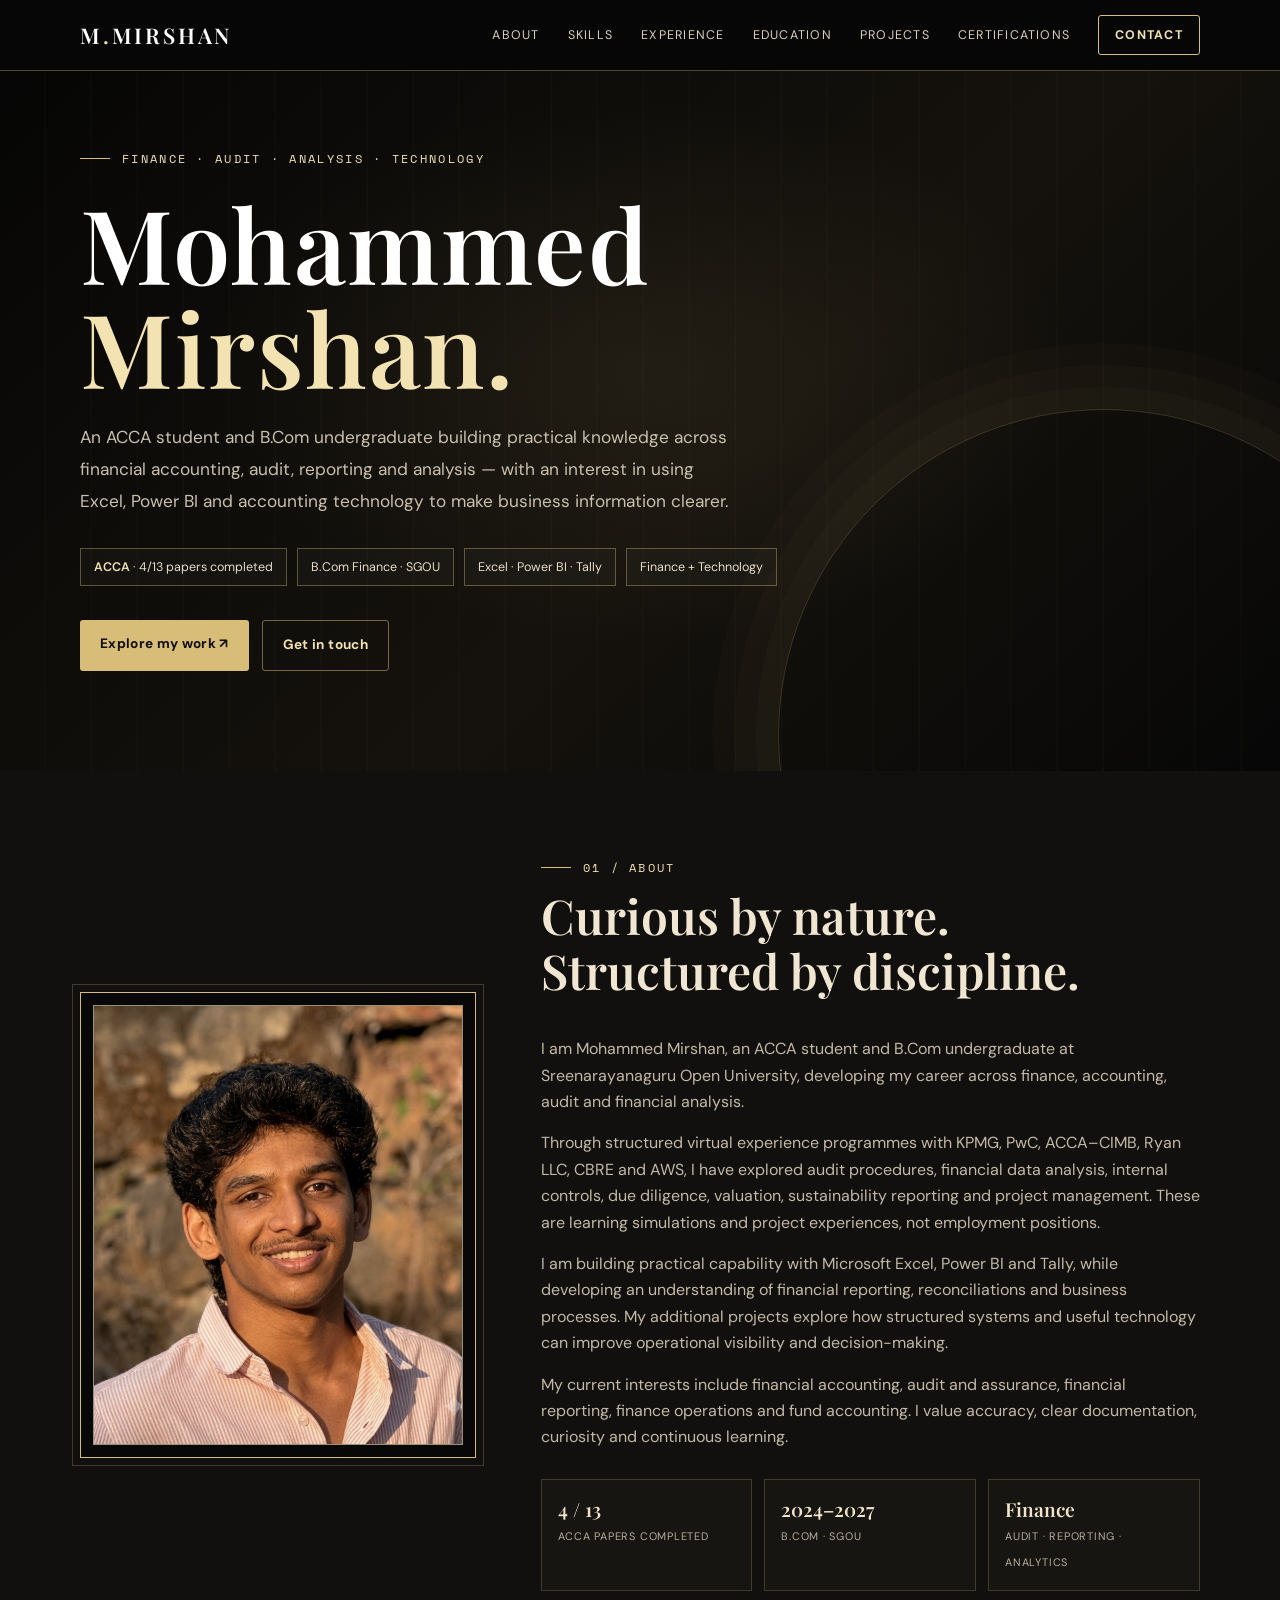
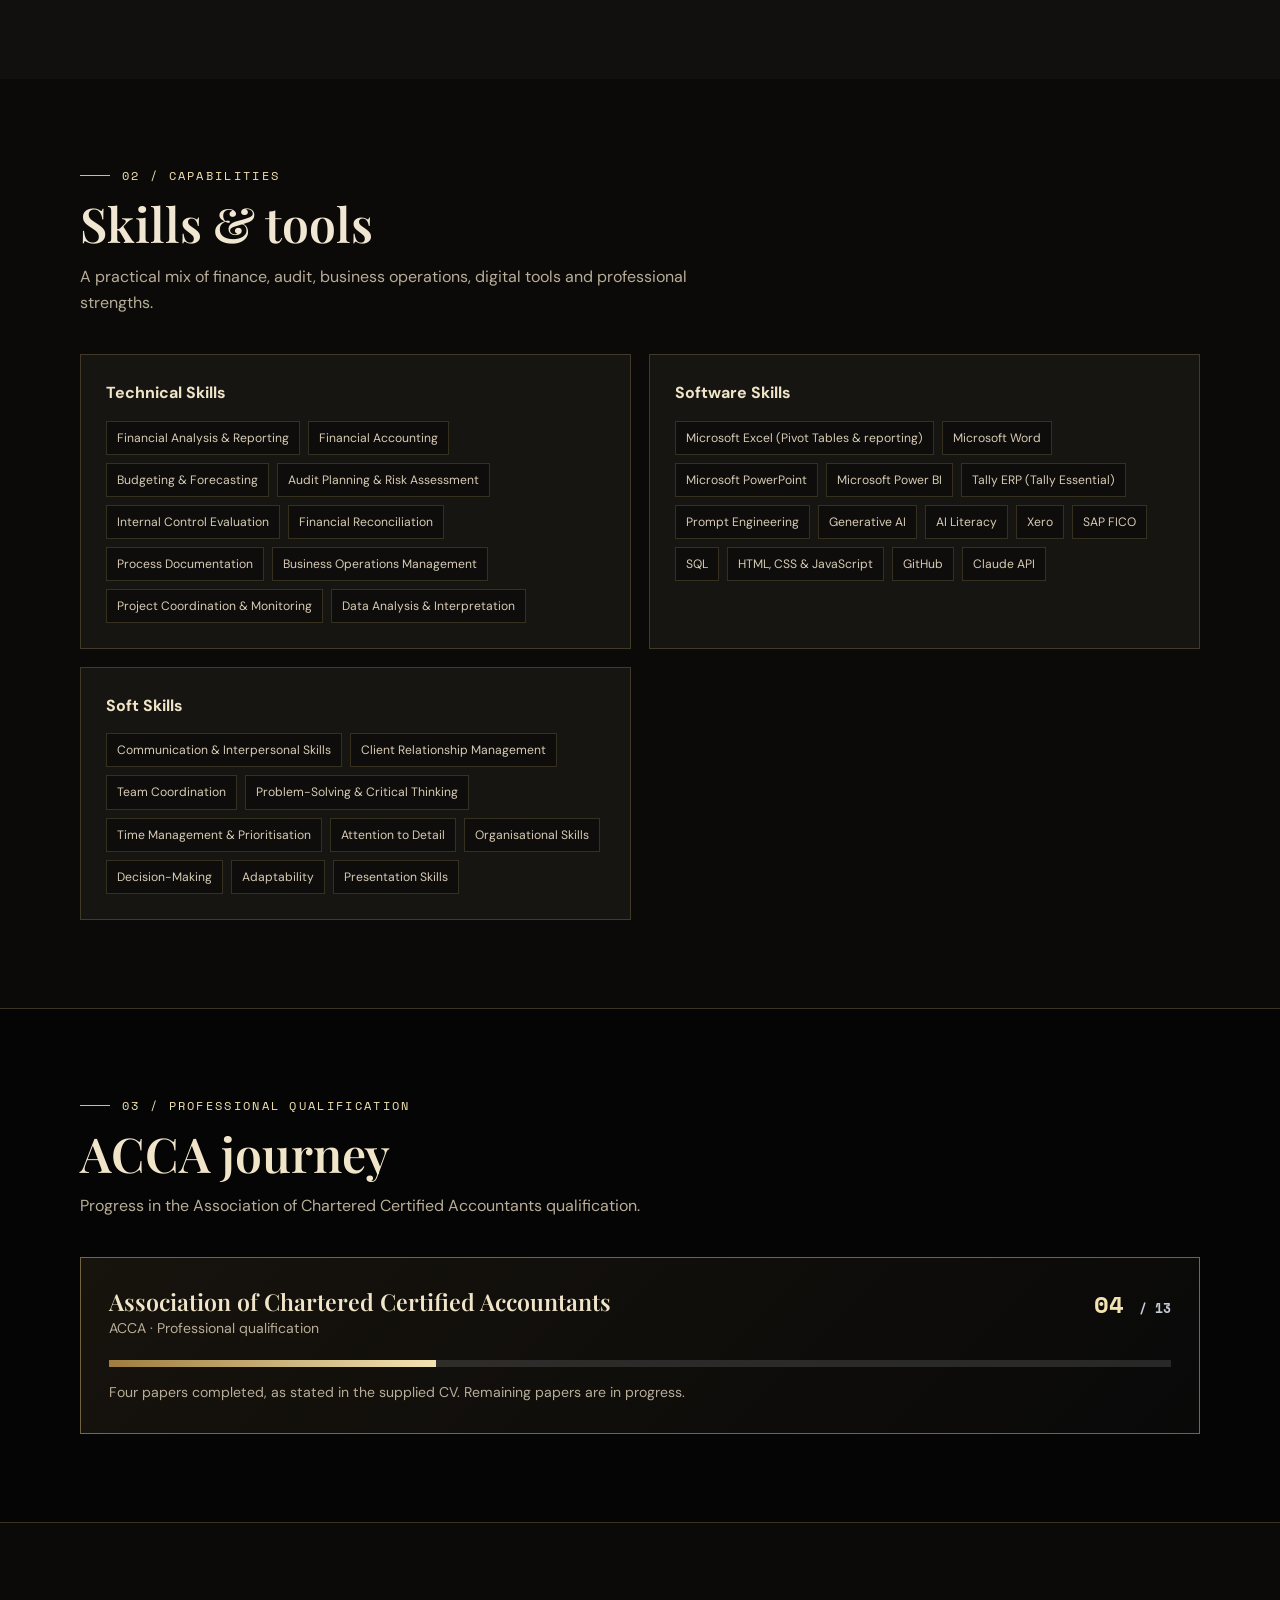
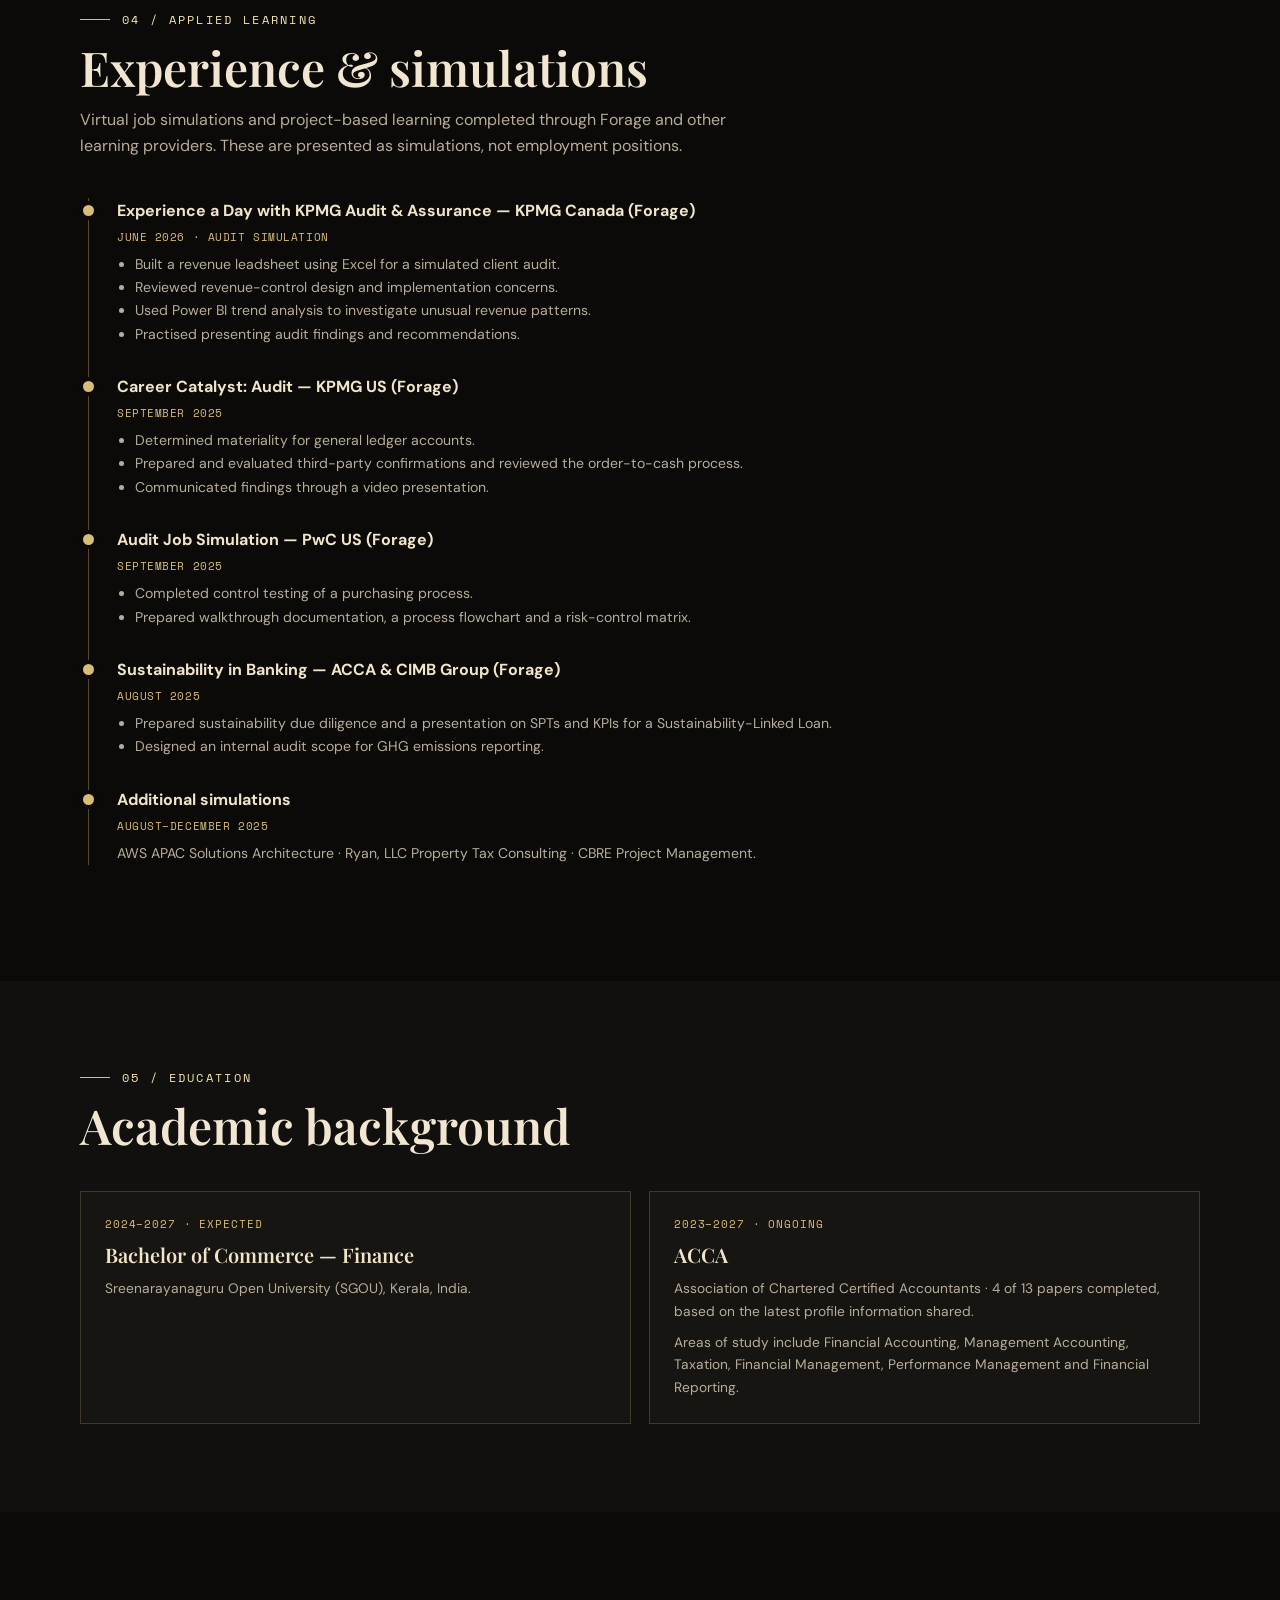
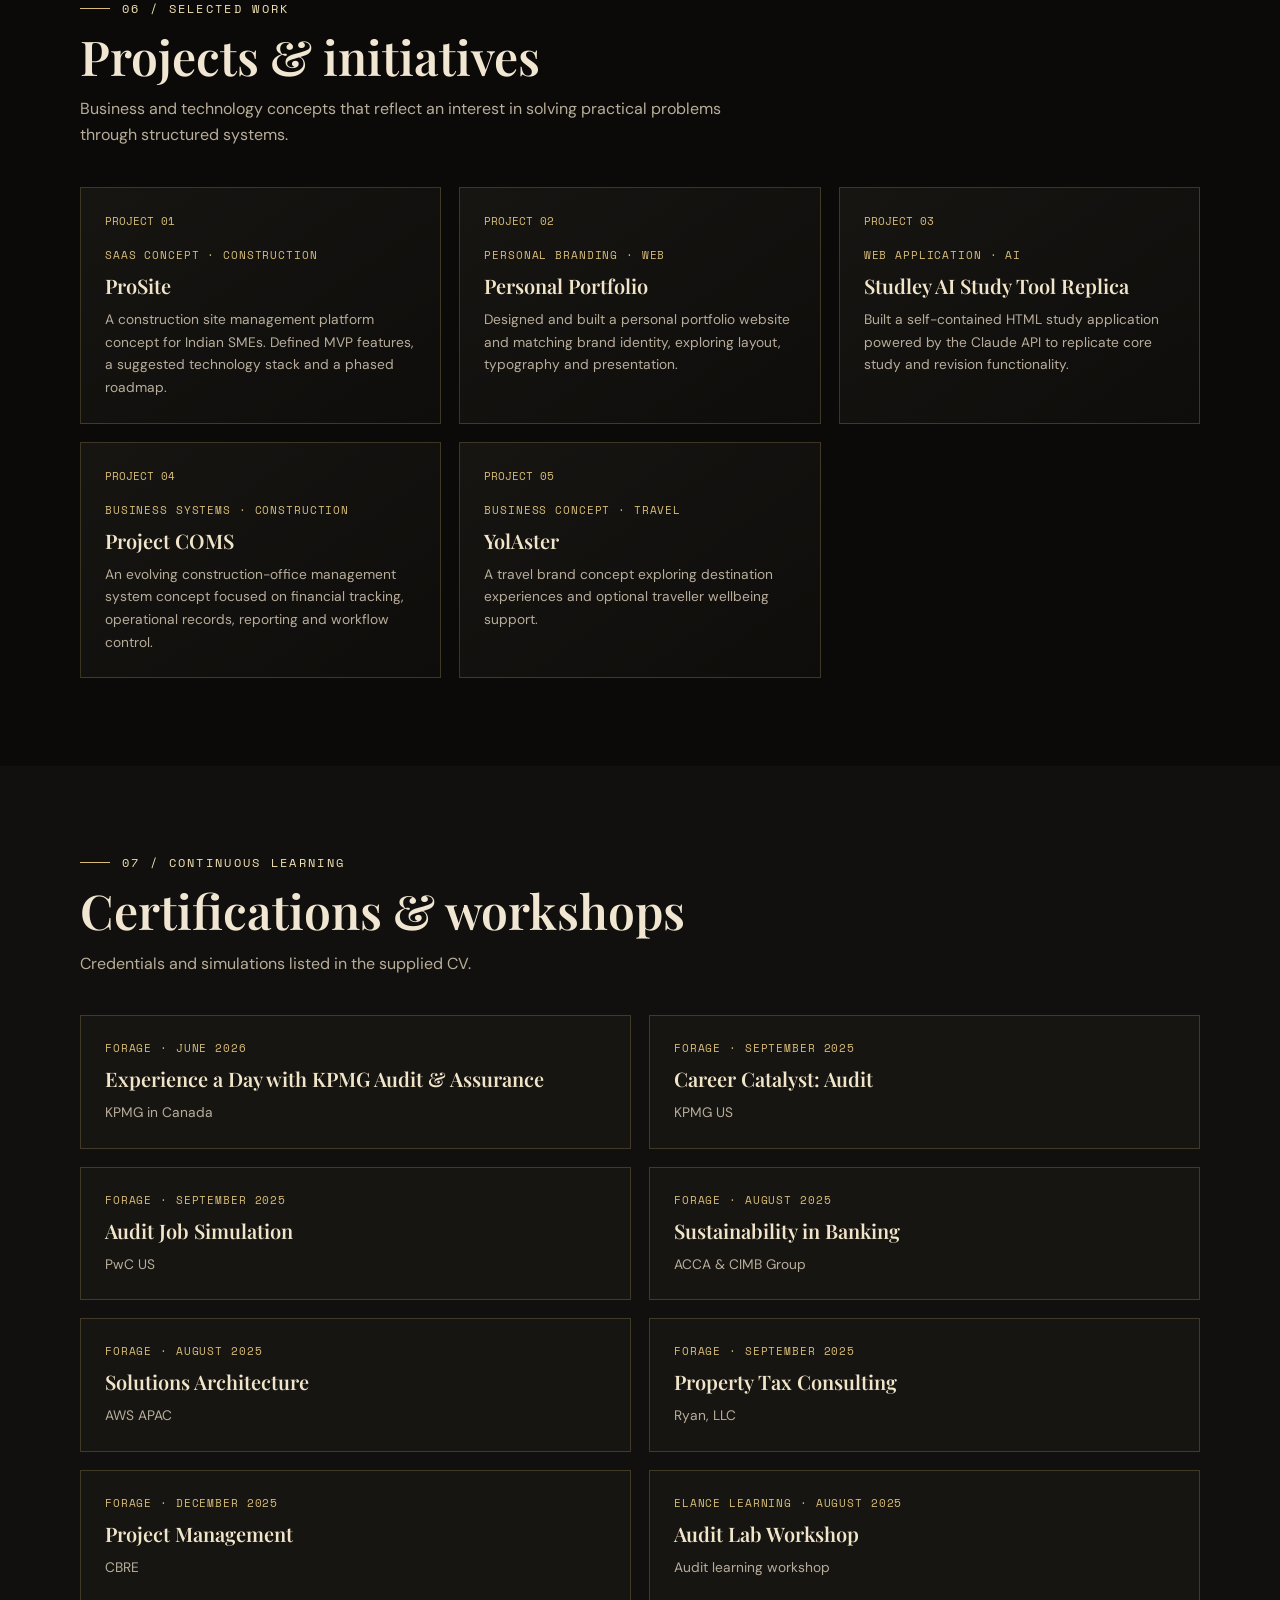
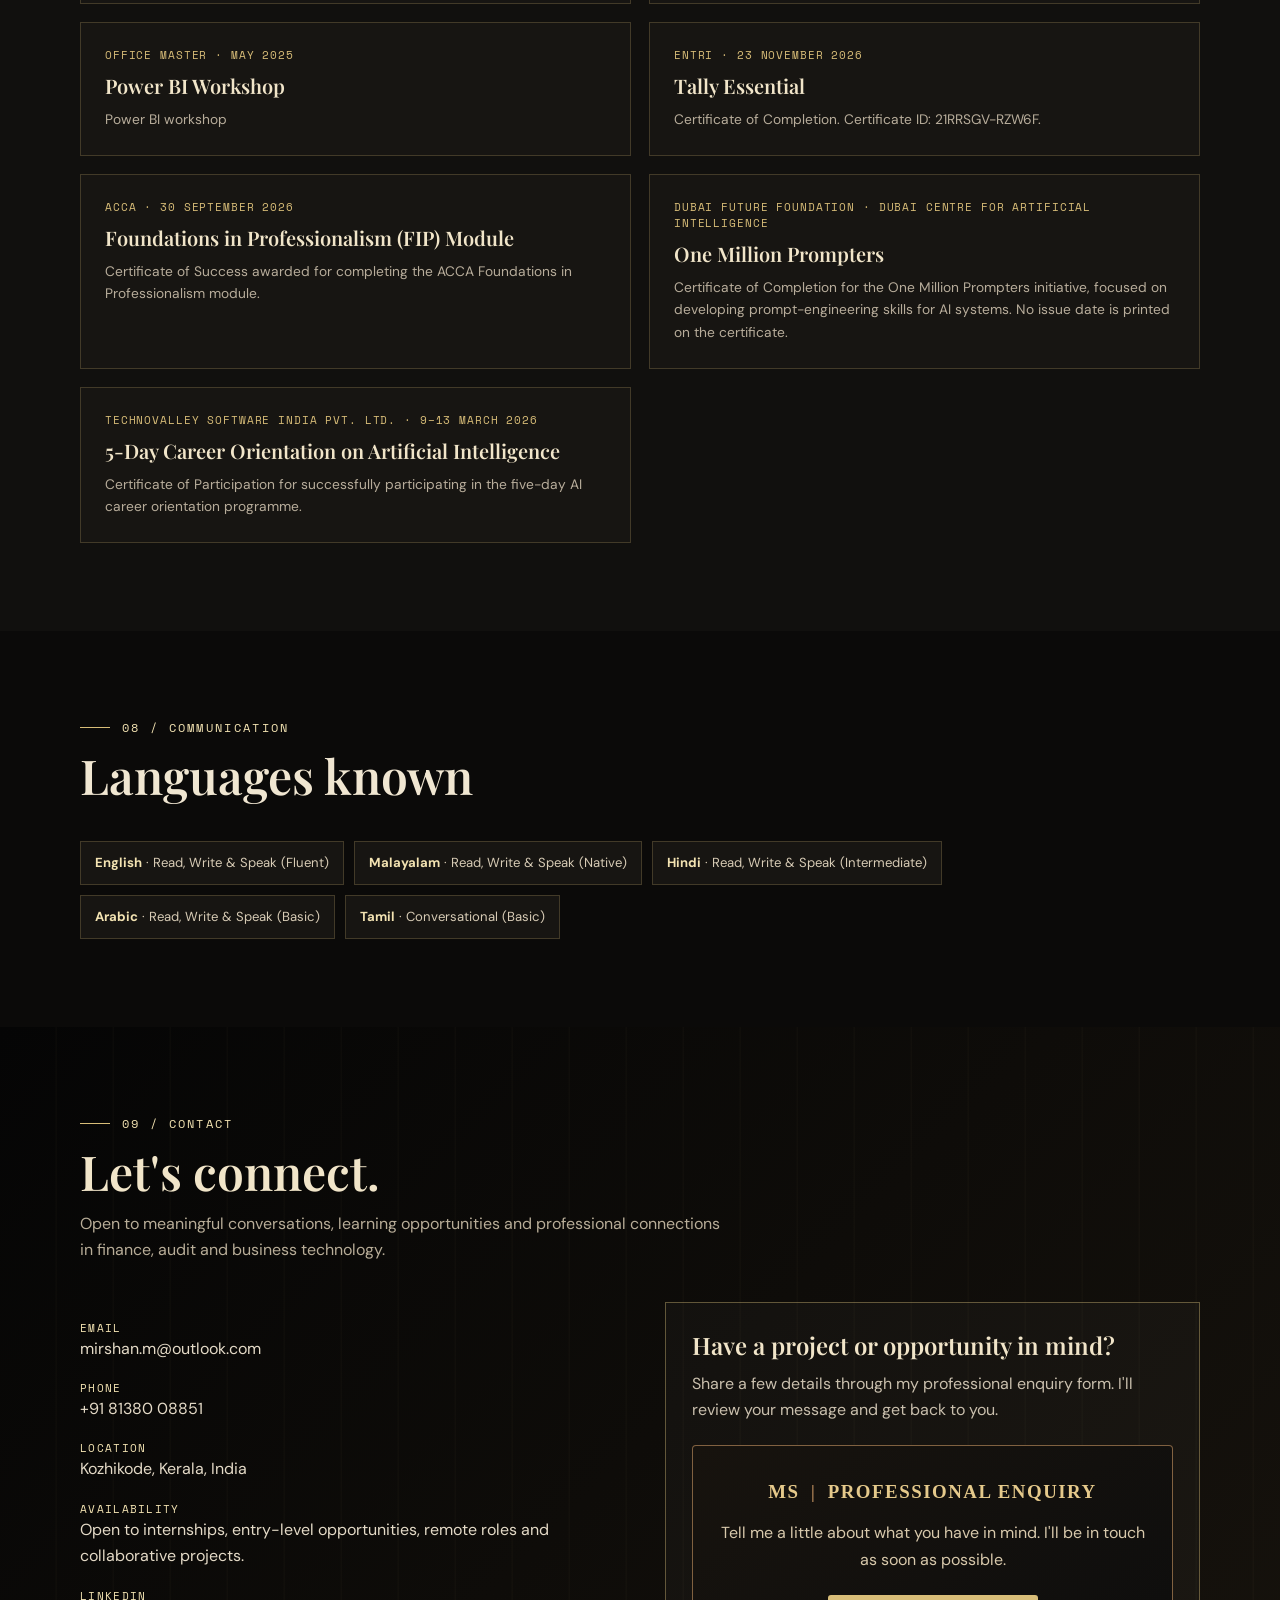
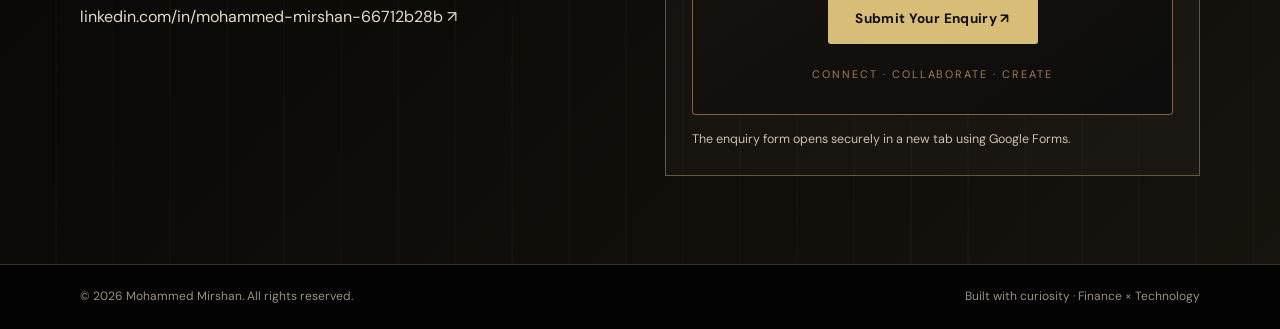
==== commit 180ea3f4: "Add verified AI, Dubai Prompters and ACCA FIP certificates" ====
--- a/index.html
+++ b/index.html
@@ -153,7 +153,7 @@
 <span class="tag">Financial Analysis & Reporting</span><span class="tag">Financial Accounting</span><span class="tag">Budgeting & Forecasting</span><span class="tag">Audit Planning & Risk Assessment</span><span class="tag">Internal Control Evaluation</span><span class="tag">Financial Reconciliation</span><span class="tag">Process Documentation</span><span class="tag">Business Operations Management</span><span class="tag">Project Coordination & Monitoring</span><span class="tag">Data Analysis & Interpretation</span>
 </div></div>
 <div class="skill"><h3>Software Skills</h3><div class="tags">
-<span class="tag">Microsoft Excel (Pivot Tables & reporting)</span><span class="tag">Microsoft Word</span><span class="tag">Microsoft PowerPoint</span><span class="tag">Microsoft Power BI</span><span class="tag">Tally ERP</span><span class="tag">Xero</span><span class="tag">SAP FICO</span><span class="tag">SQL</span><span class="tag">HTML, CSS & JavaScript</span><span class="tag">GitHub</span><span class="tag">Claude API</span>
+<span class="tag">Microsoft Excel (Pivot Tables & reporting)</span><span class="tag">Microsoft Word</span><span class="tag">Microsoft PowerPoint</span><span class="tag">Microsoft Power BI</span><span class="tag">Tally ERP (Tally Essential)</span><span class="tag">Prompt Engineering</span><span class="tag">Generative AI</span><span class="tag">AI Literacy</span><span class="tag">Xero</span><span class="tag">SAP FICO</span><span class="tag">SQL</span><span class="tag">HTML, CSS & JavaScript</span><span class="tag">GitHub</span><span class="tag">Claude API</span>
 </div></div>
 <div class="skill"><h3>Soft Skills</h3><div class="tags">
 <span class="tag">Communication & Interpersonal Skills</span><span class="tag">Client Relationship Management</span><span class="tag">Team Coordination</span><span class="tag">Problem-Solving & Critical Thinking</span><span class="tag">Time Management & Prioritisation</span><span class="tag">Attention to Detail</span><span class="tag">Organisational Skills</span><span class="tag">Decision-Making</span><span class="tag">Adaptability</span><span class="tag">Presentation Skills</span>
@@ -192,8 +192,10 @@
 <div class="cert"><div class="issuer">Forage · December 2025</div><h3>Project Management</h3><p>CBRE</p></div>
 <div class="cert"><div class="issuer">Elance Learning · August 2025</div><h3>Audit Lab Workshop</h3><p>Audit learning workshop</p></div>
 <div class="cert"><div class="issuer">Office Master · May 2025</div><h3>Power BI Workshop</h3><p>Power BI workshop</p></div>
-<div class="cert"><div class="issuer">Entri · November 2026</div><h3>Tally Essential</h3><p>Completed training in Tally Essential. Certificate ID: 21RRSGV-RZW6F.</p></div>
-<div class="cert"><div class="issuer">ACCA · Completed</div><h3>Ethics and Professional Skills Module (EPSM)</h3><p>Professional ethics, communication, leadership and business skills. Add the credential date and verification link when available.</p></div>
+<div class="cert"><div class="issuer">Entri · 23 November 2026</div><h3>Tally Essential</h3><p>Certificate of Completion. Certificate ID: 21RRSGV-RZW6F.</p></div>
+<div class="cert"><div class="issuer">ACCA · 30 September 2026</div><h3>Foundations in Professionalism (FIP) Module</h3><p>Certificate of Success awarded for completing the ACCA Foundations in Professionalism module.</p></div>
+<div class="cert"><div class="issuer">Dubai Future Foundation · Dubai Centre for Artificial Intelligence</div><h3>One Million Prompters</h3><p>Certificate of Completion for the One Million Prompters initiative, focused on developing prompt-engineering skills for AI systems. No issue date is printed on the certificate.</p></div>
+<div class="cert"><div class="issuer">Technovalley Software India Pvt. Ltd. · 9–13 March 2026</div><h3>5-Day Career Orientation on Artificial Intelligence</h3><p>Certificate of Participation for successfully participating in the five-day AI career orientation programme.</p></div>
 </div></div></section>
 <section><div class="wrap"><div class="section-head"><div class="kicker">08 / Communication</div><h2>Languages known</h2></div><div class="languages">
 <span class="language"><b>English</b> · Read, Write & Speak (Fluent)</span>
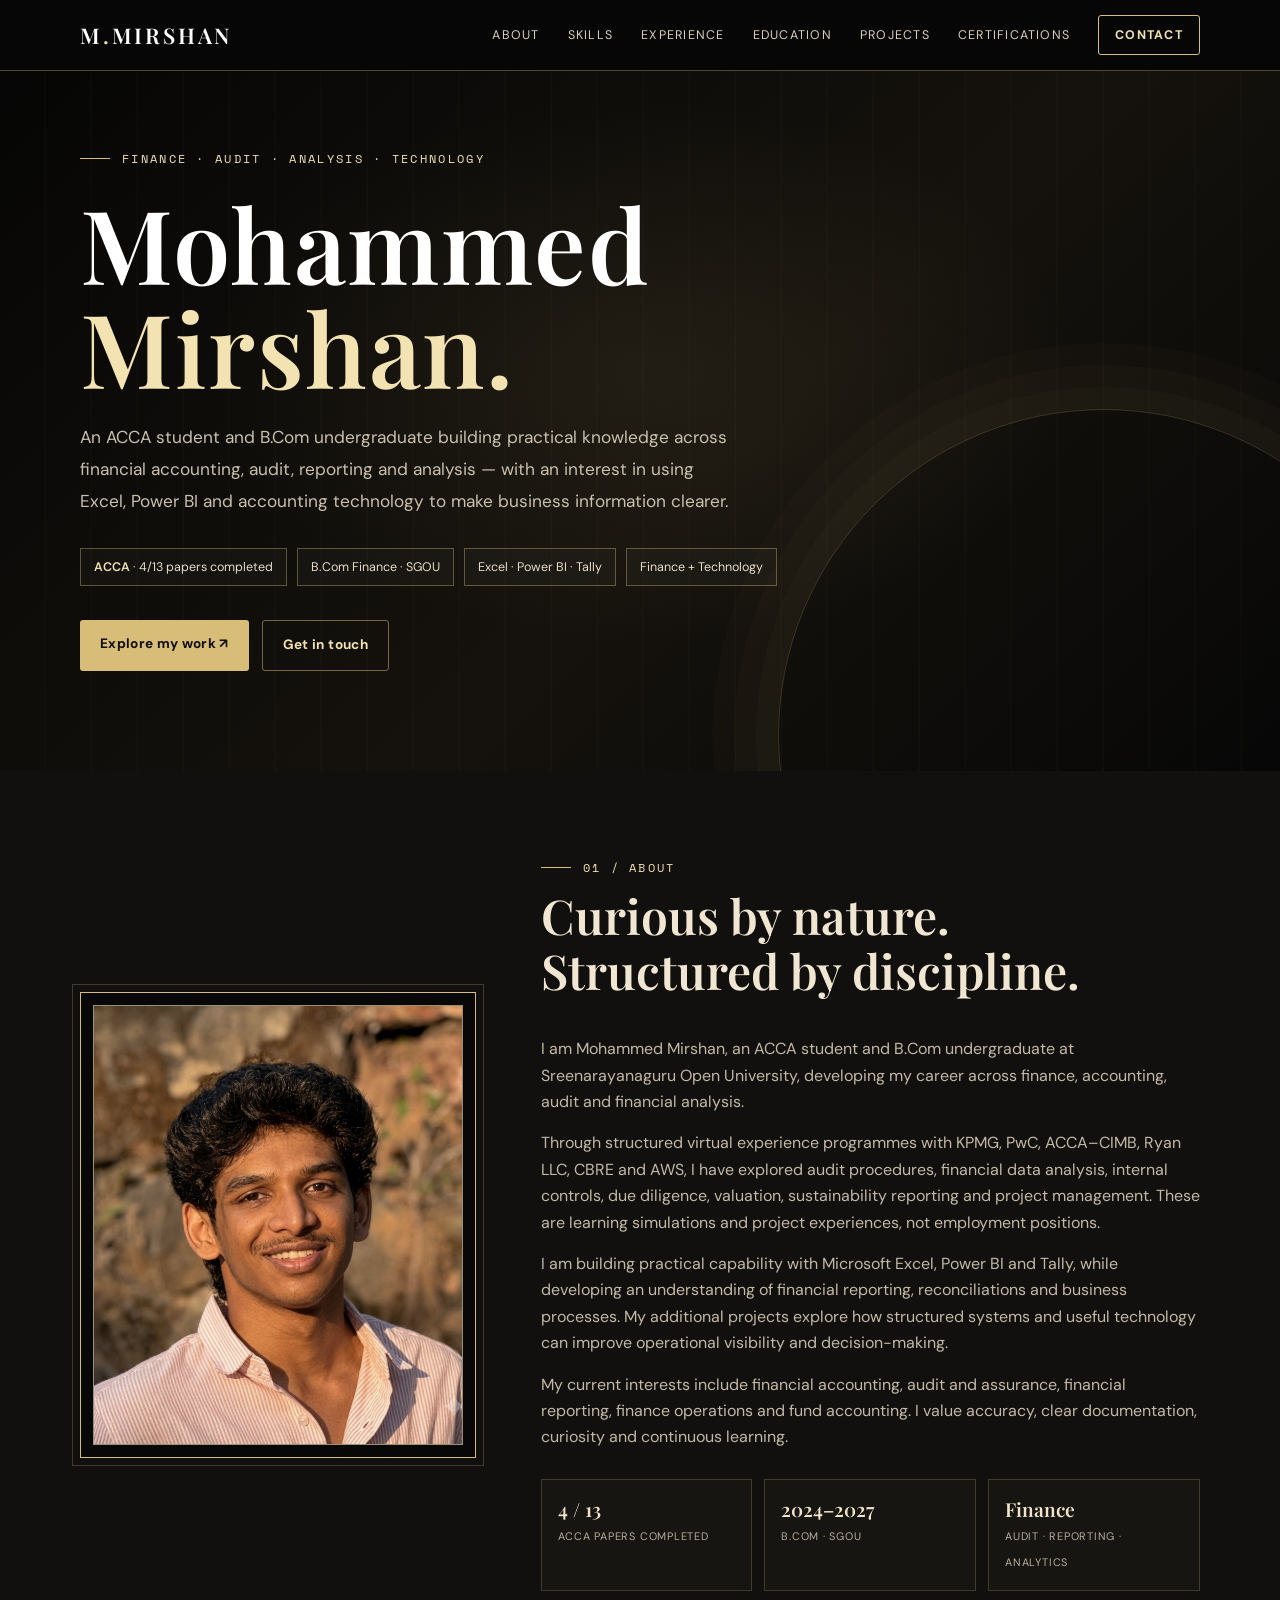
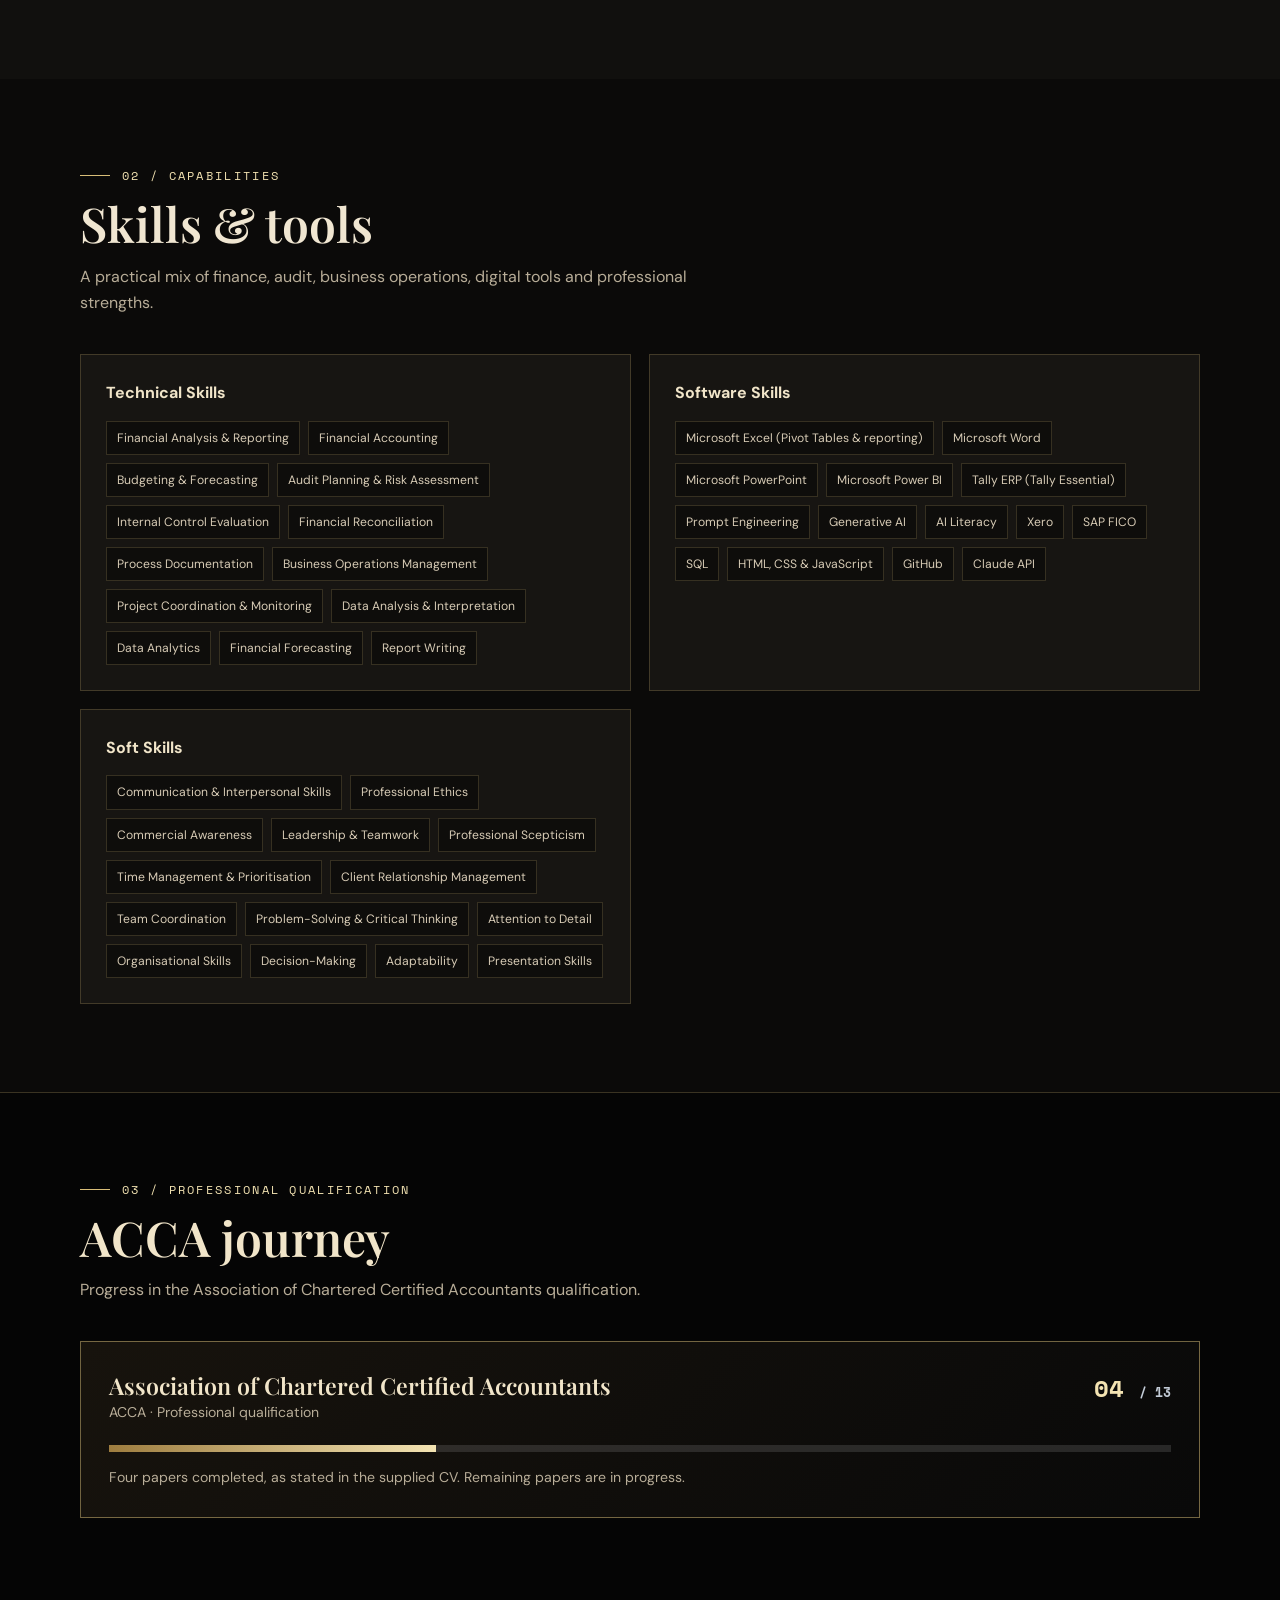
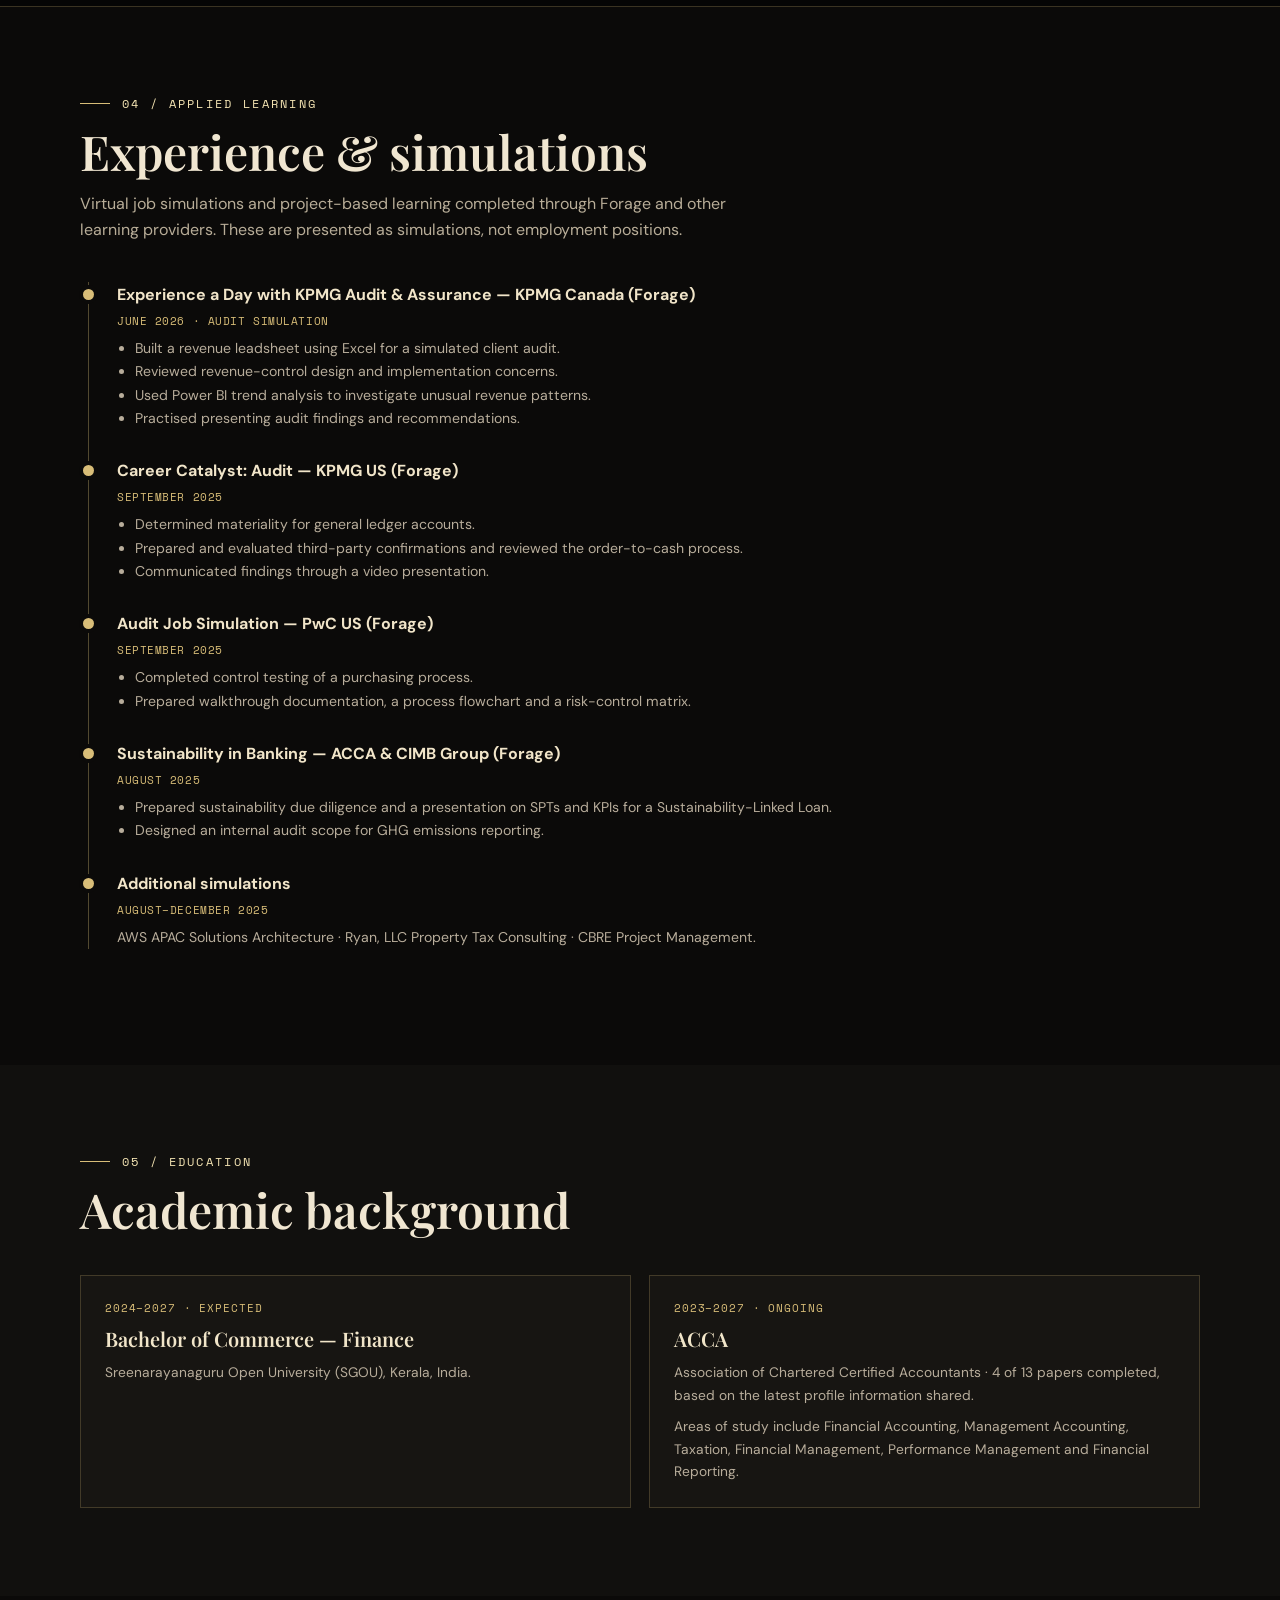
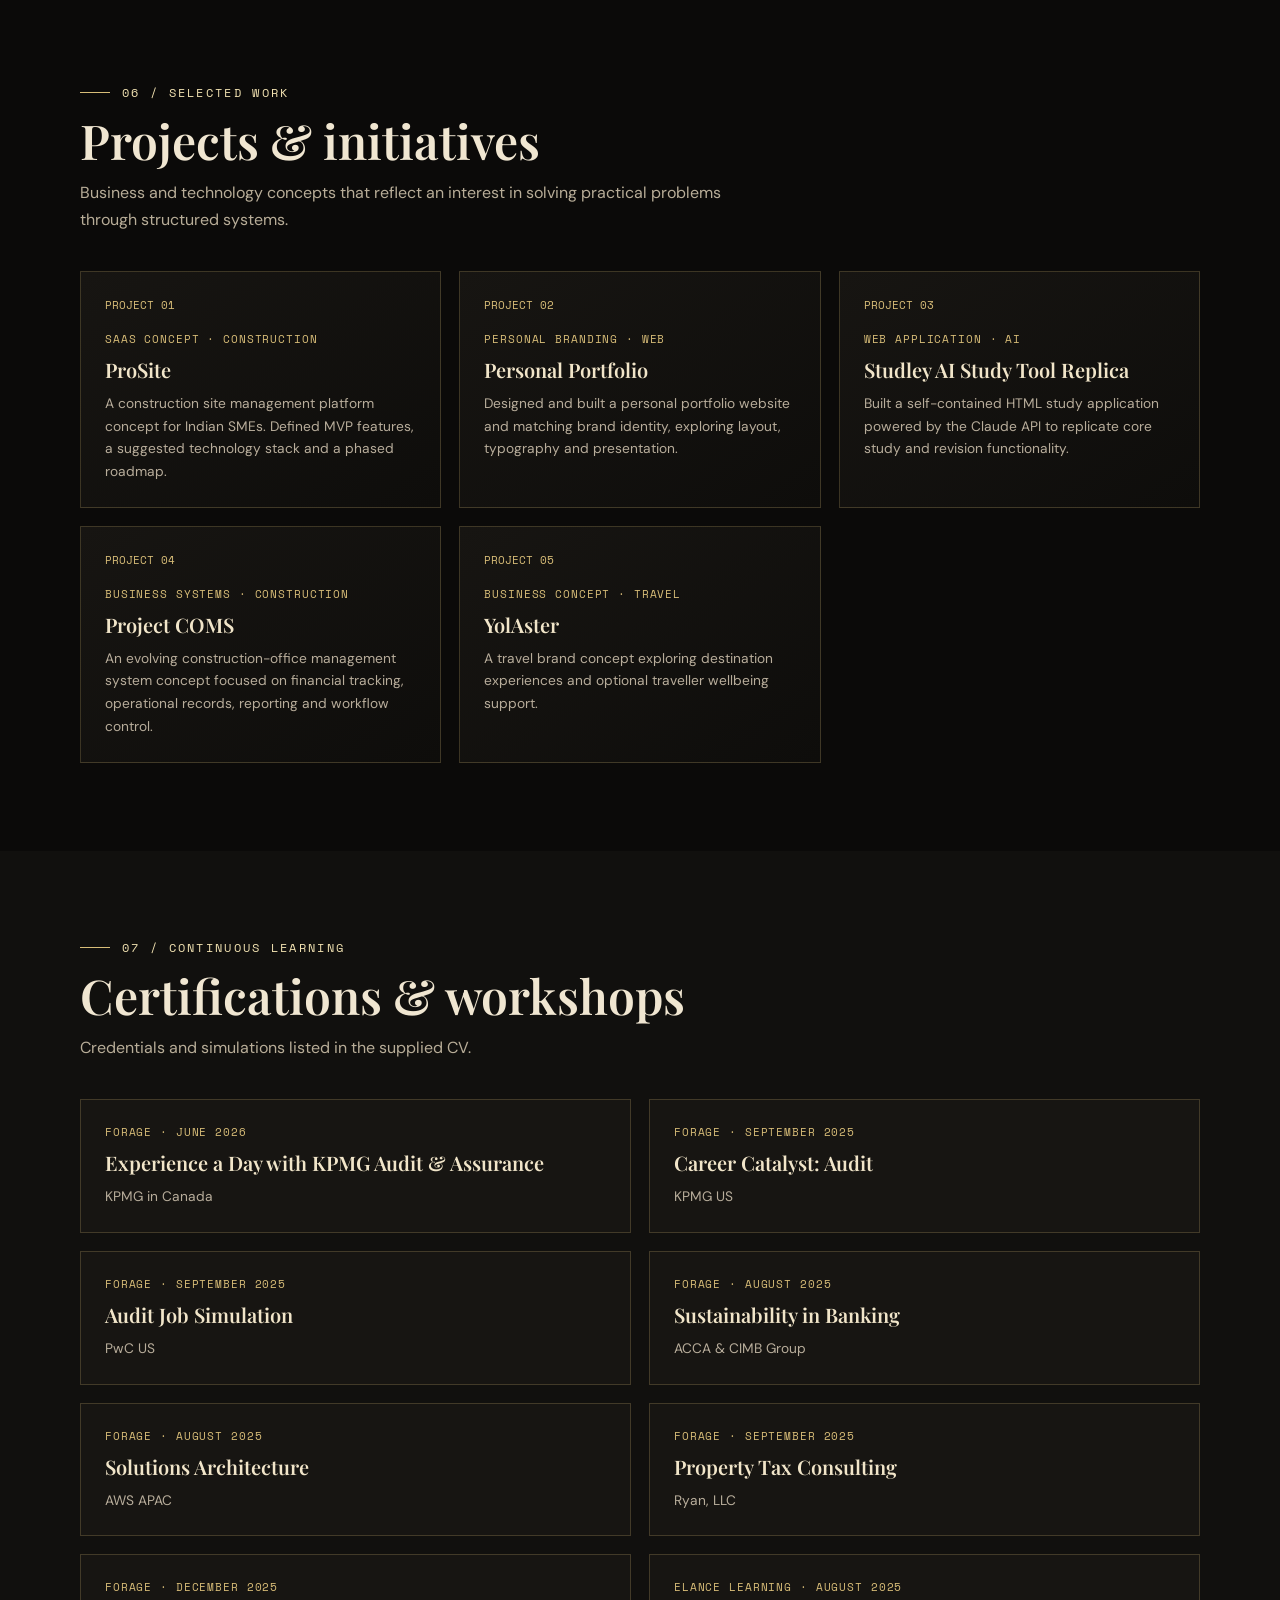
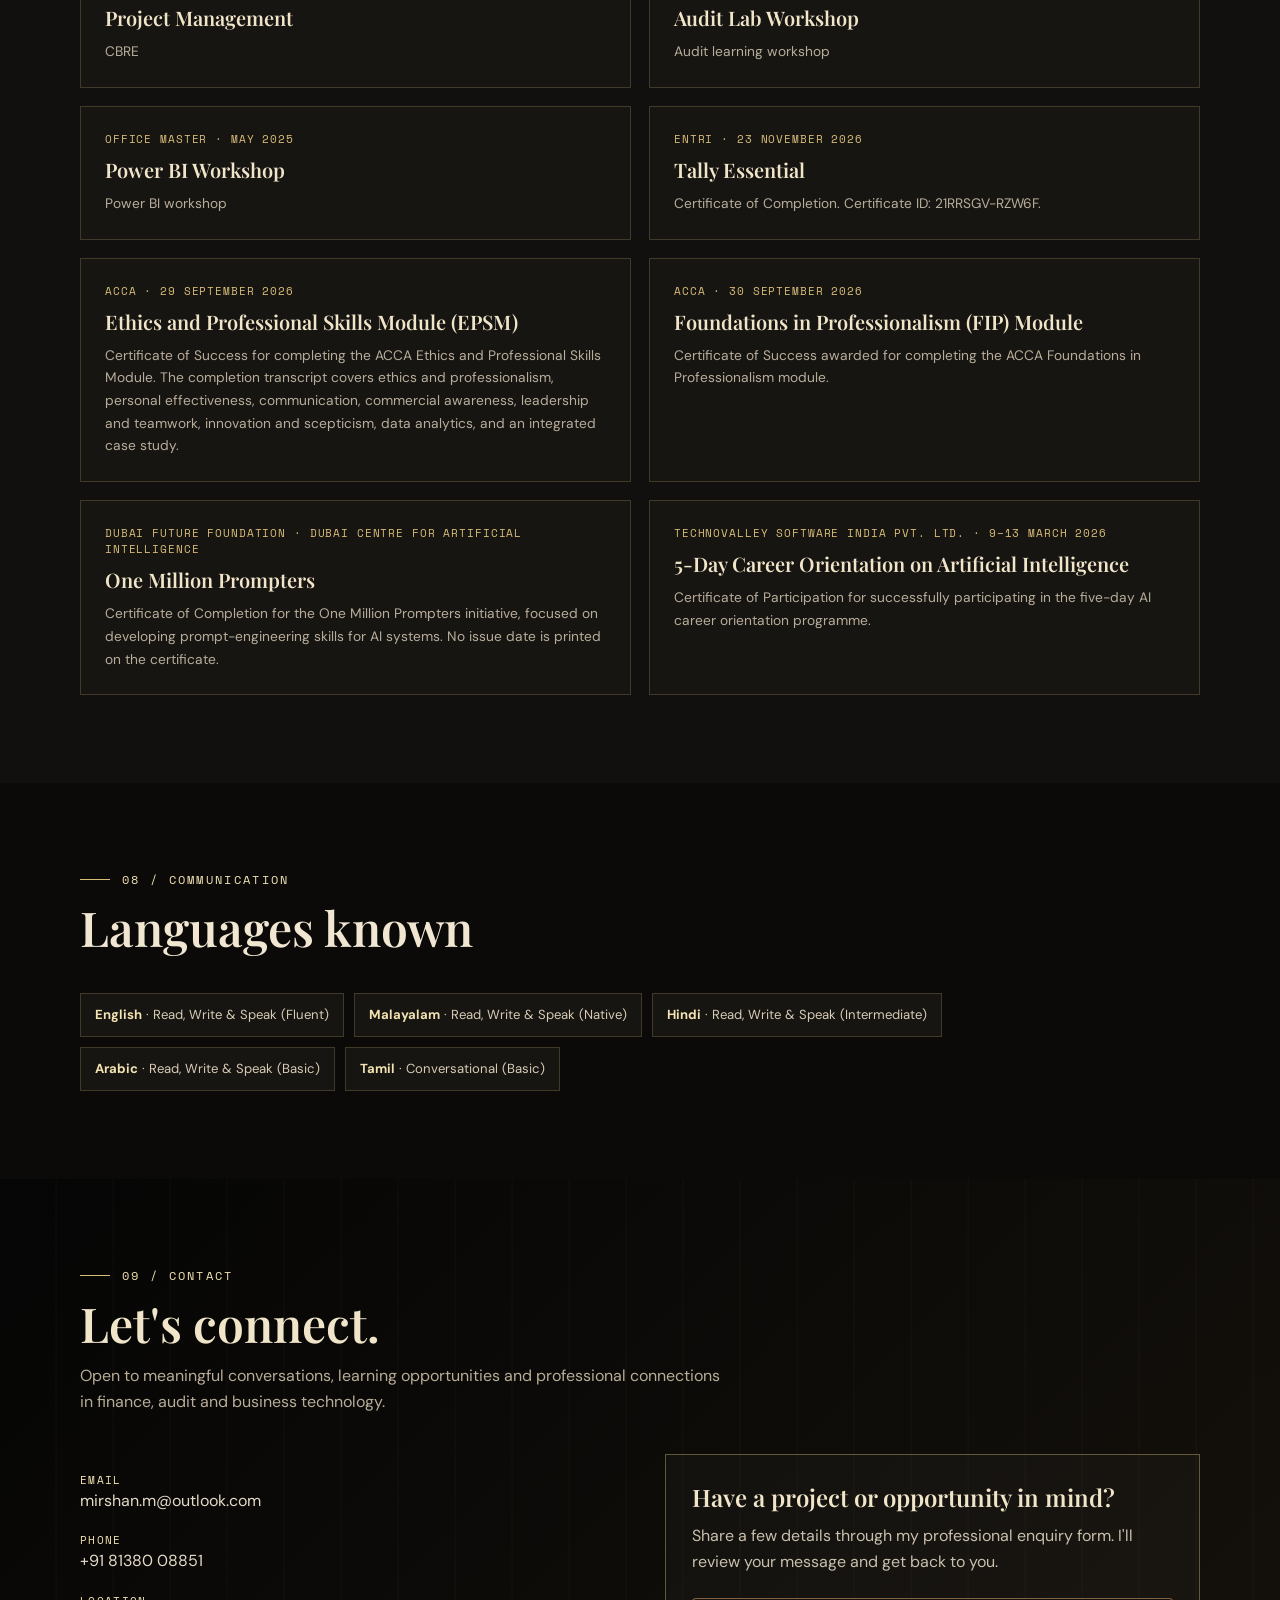
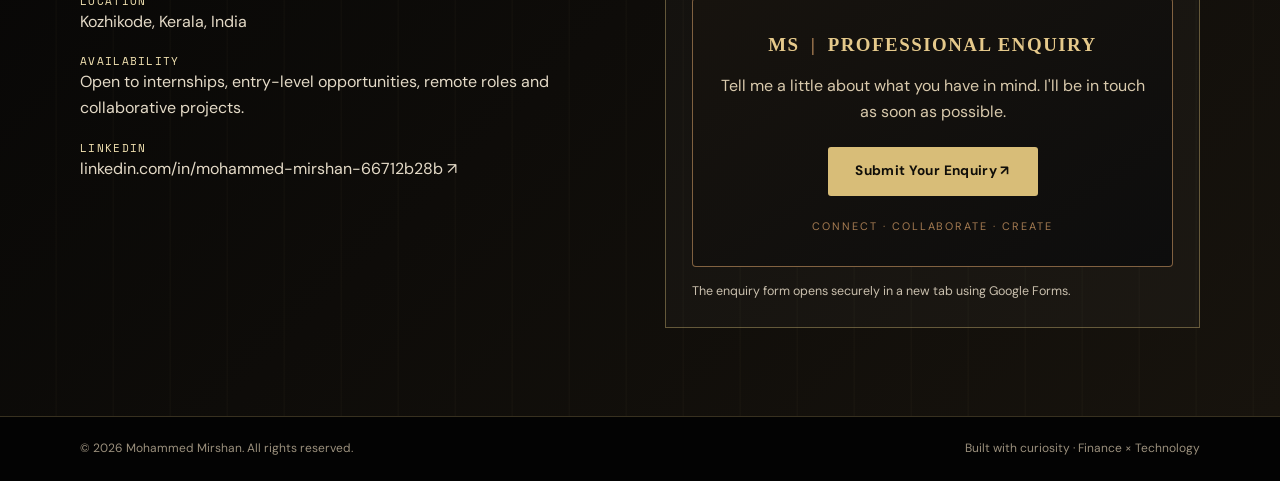
==== commit 7f34d39c: "Add ACCA EPSM certificate and transcript-based skills" ====
--- a/index.html
+++ b/index.html
@@ -150,13 +150,13 @@
 <section id="skills"><div class="wrap"><div class="section-head"><div class="kicker">02 / Capabilities</div><h2>Skills & tools</h2><p>A practical mix of finance, audit, business operations, digital tools and professional strengths.</p></div>
 <div class="skills-grid">
 <div class="skill"><h3>Technical Skills</h3><div class="tags">
-<span class="tag">Financial Analysis & Reporting</span><span class="tag">Financial Accounting</span><span class="tag">Budgeting & Forecasting</span><span class="tag">Audit Planning & Risk Assessment</span><span class="tag">Internal Control Evaluation</span><span class="tag">Financial Reconciliation</span><span class="tag">Process Documentation</span><span class="tag">Business Operations Management</span><span class="tag">Project Coordination & Monitoring</span><span class="tag">Data Analysis & Interpretation</span>
+<span class="tag">Financial Analysis & Reporting</span><span class="tag">Financial Accounting</span><span class="tag">Budgeting & Forecasting</span><span class="tag">Audit Planning & Risk Assessment</span><span class="tag">Internal Control Evaluation</span><span class="tag">Financial Reconciliation</span><span class="tag">Process Documentation</span><span class="tag">Business Operations Management</span><span class="tag">Project Coordination & Monitoring</span><span class="tag">Data Analysis & Interpretation</span><span class="tag">Data Analytics</span><span class="tag">Financial Forecasting</span><span class="tag">Report Writing</span>
 </div></div>
 <div class="skill"><h3>Software Skills</h3><div class="tags">
 <span class="tag">Microsoft Excel (Pivot Tables & reporting)</span><span class="tag">Microsoft Word</span><span class="tag">Microsoft PowerPoint</span><span class="tag">Microsoft Power BI</span><span class="tag">Tally ERP (Tally Essential)</span><span class="tag">Prompt Engineering</span><span class="tag">Generative AI</span><span class="tag">AI Literacy</span><span class="tag">Xero</span><span class="tag">SAP FICO</span><span class="tag">SQL</span><span class="tag">HTML, CSS & JavaScript</span><span class="tag">GitHub</span><span class="tag">Claude API</span>
 </div></div>
 <div class="skill"><h3>Soft Skills</h3><div class="tags">
-<span class="tag">Communication & Interpersonal Skills</span><span class="tag">Client Relationship Management</span><span class="tag">Team Coordination</span><span class="tag">Problem-Solving & Critical Thinking</span><span class="tag">Time Management & Prioritisation</span><span class="tag">Attention to Detail</span><span class="tag">Organisational Skills</span><span class="tag">Decision-Making</span><span class="tag">Adaptability</span><span class="tag">Presentation Skills</span>
+<span class="tag">Communication & Interpersonal Skills</span><span class="tag">Professional Ethics</span><span class="tag">Commercial Awareness</span><span class="tag">Leadership & Teamwork</span><span class="tag">Professional Scepticism</span><span class="tag">Time Management & Prioritisation</span><span class="tag">Client Relationship Management</span><span class="tag">Team Coordination</span><span class="tag">Problem-Solving & Critical Thinking</span><span class="tag">Attention to Detail</span><span class="tag">Organisational Skills</span><span class="tag">Decision-Making</span><span class="tag">Adaptability</span><span class="tag">Presentation Skills</span>
 </div></div>
 </div></div></section>
 <section class="dark-band"><div class="wrap"><div class="section-head"><div class="kicker">03 / Professional qualification</div><h2>ACCA journey</h2><p>Progress in the Association of Chartered Certified Accountants qualification.</p></div>
@@ -193,6 +193,7 @@
 <div class="cert"><div class="issuer">Elance Learning · August 2025</div><h3>Audit Lab Workshop</h3><p>Audit learning workshop</p></div>
 <div class="cert"><div class="issuer">Office Master · May 2025</div><h3>Power BI Workshop</h3><p>Power BI workshop</p></div>
 <div class="cert"><div class="issuer">Entri · 23 November 2026</div><h3>Tally Essential</h3><p>Certificate of Completion. Certificate ID: 21RRSGV-RZW6F.</p></div>
+<div class="cert"><div class="issuer">ACCA · 29 September 2026</div><h3>Ethics and Professional Skills Module (EPSM)</h3><p>Certificate of Success for completing the ACCA Ethics and Professional Skills Module. The completion transcript covers ethics and professionalism, personal effectiveness, communication, commercial awareness, leadership and teamwork, innovation and scepticism, data analytics, and an integrated case study.</p></div>
 <div class="cert"><div class="issuer">ACCA · 30 September 2026</div><h3>Foundations in Professionalism (FIP) Module</h3><p>Certificate of Success awarded for completing the ACCA Foundations in Professionalism module.</p></div>
 <div class="cert"><div class="issuer">Dubai Future Foundation · Dubai Centre for Artificial Intelligence</div><h3>One Million Prompters</h3><p>Certificate of Completion for the One Million Prompters initiative, focused on developing prompt-engineering skills for AI systems. No issue date is printed on the certificate.</p></div>
 <div class="cert"><div class="issuer">Technovalley Software India Pvt. Ltd. · 9–13 March 2026</div><h3>5-Day Career Orientation on Artificial Intelligence</h3><p>Certificate of Participation for successfully participating in the five-day AI career orientation programme.</p></div>
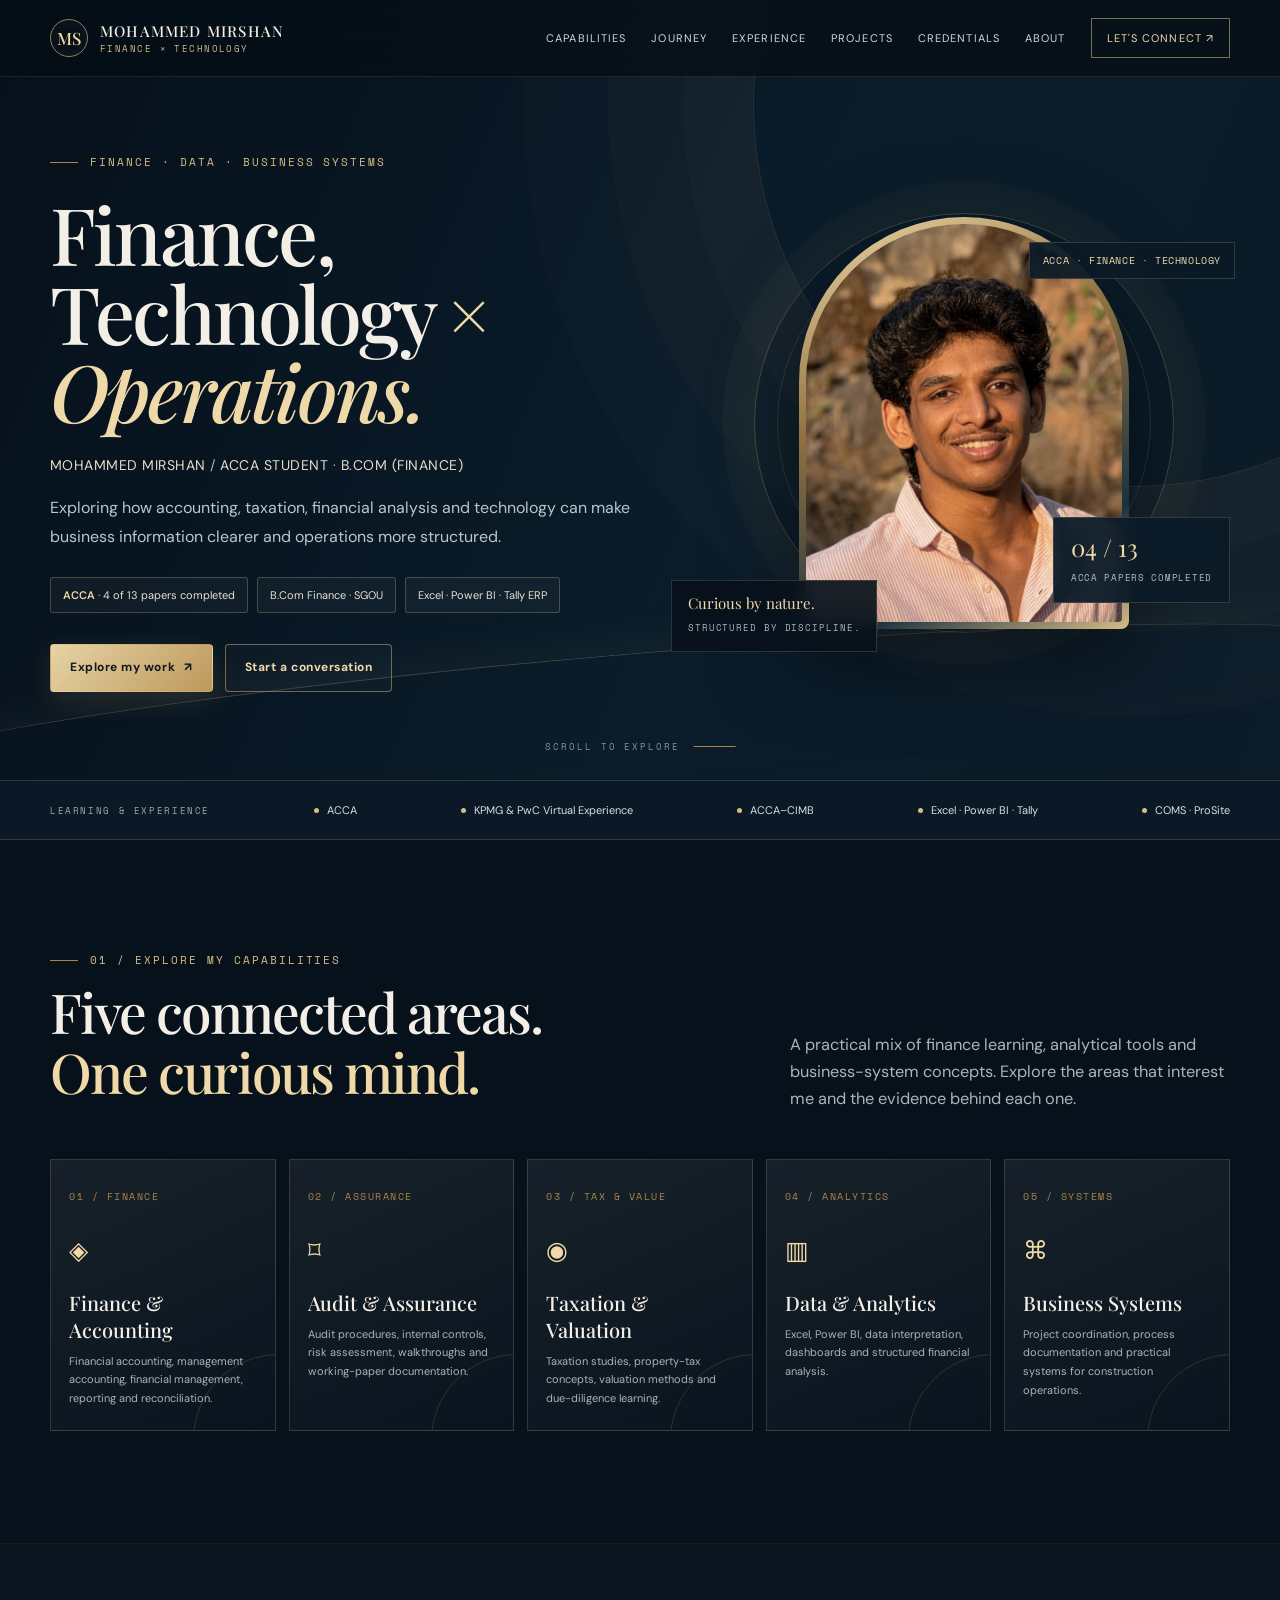
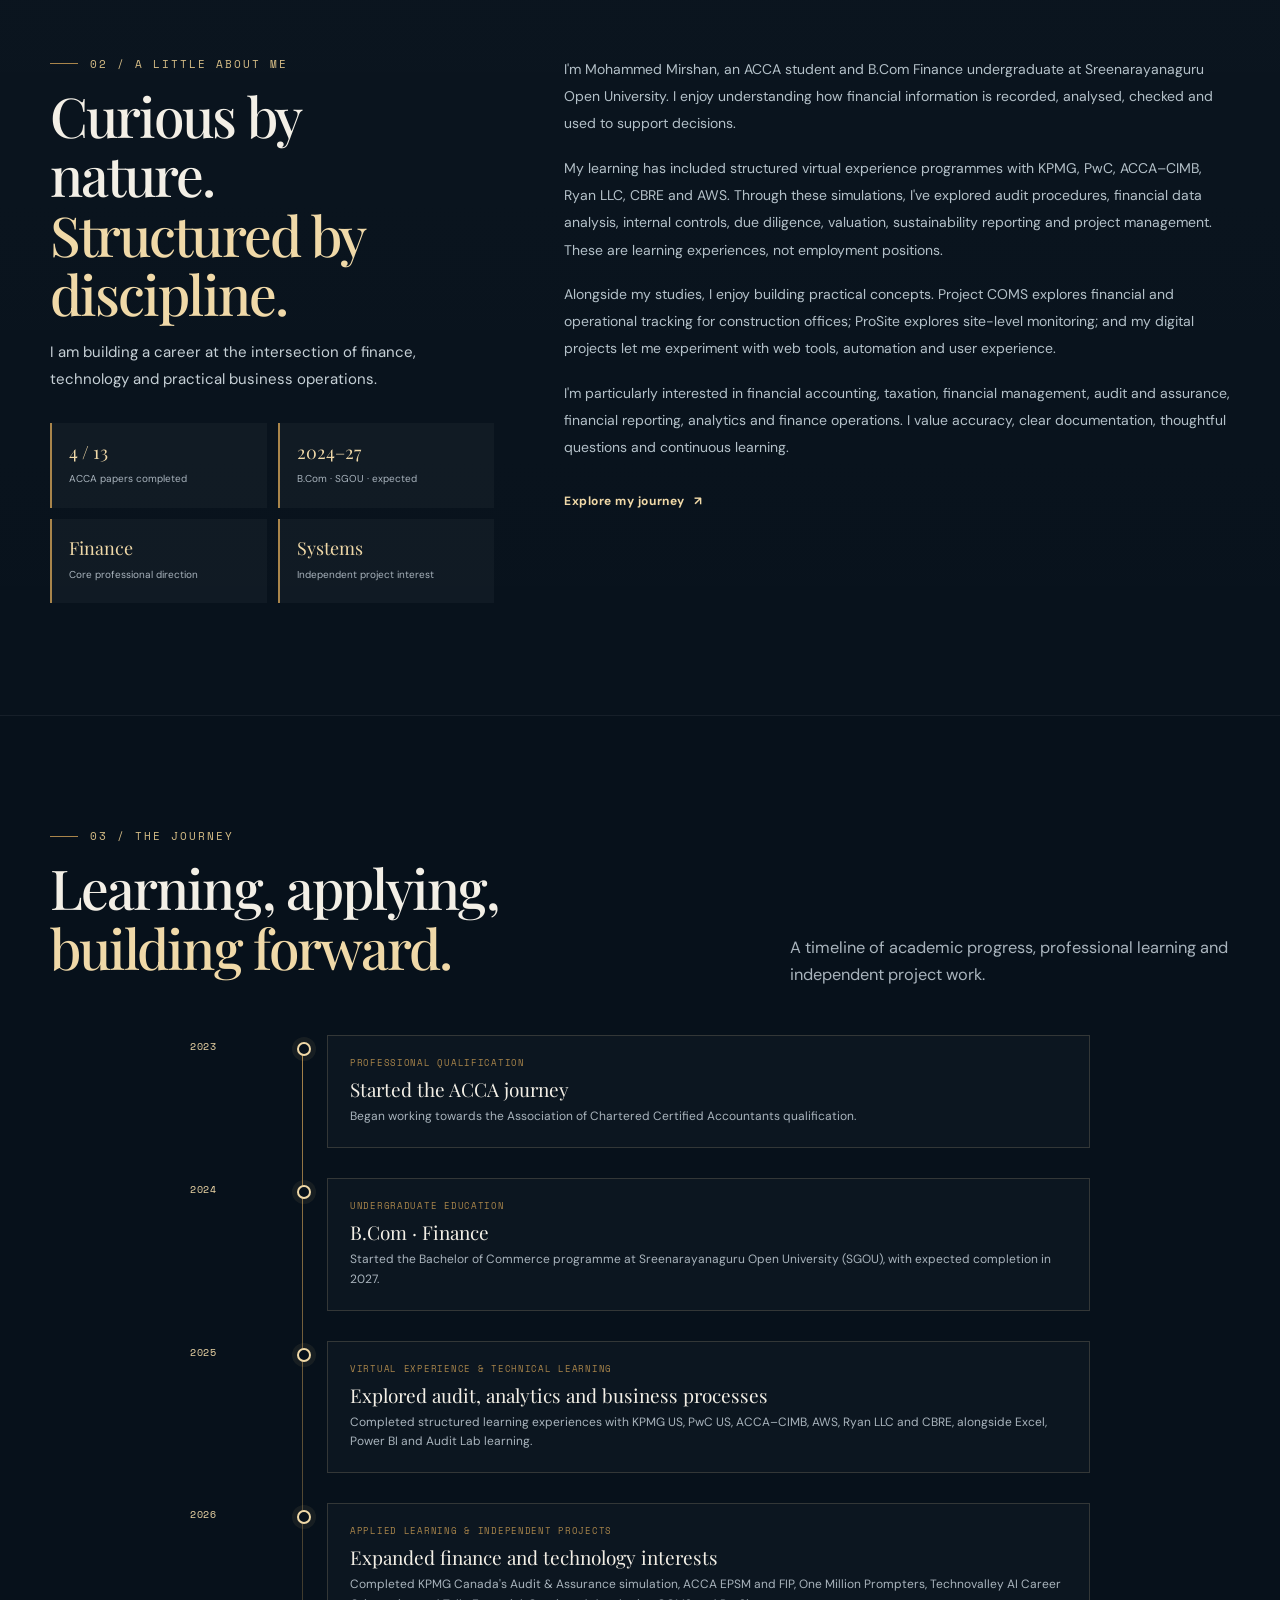
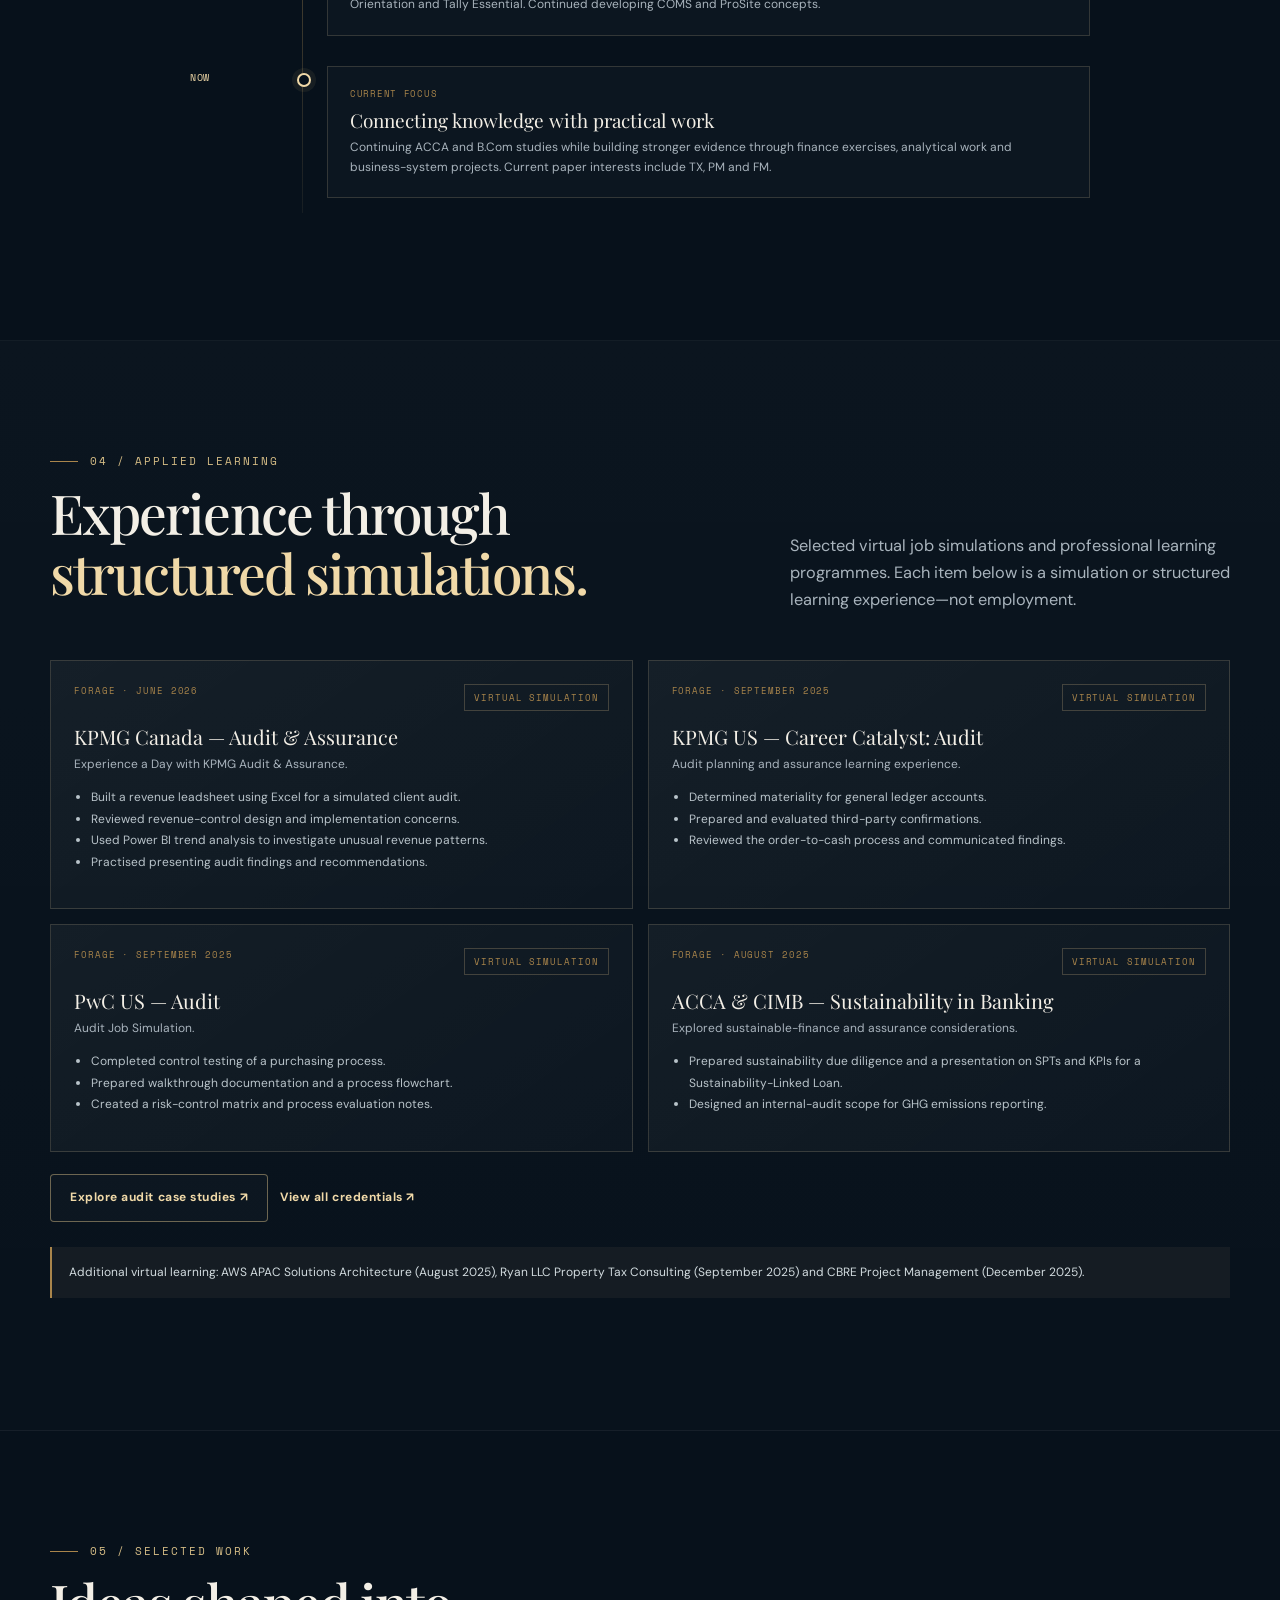
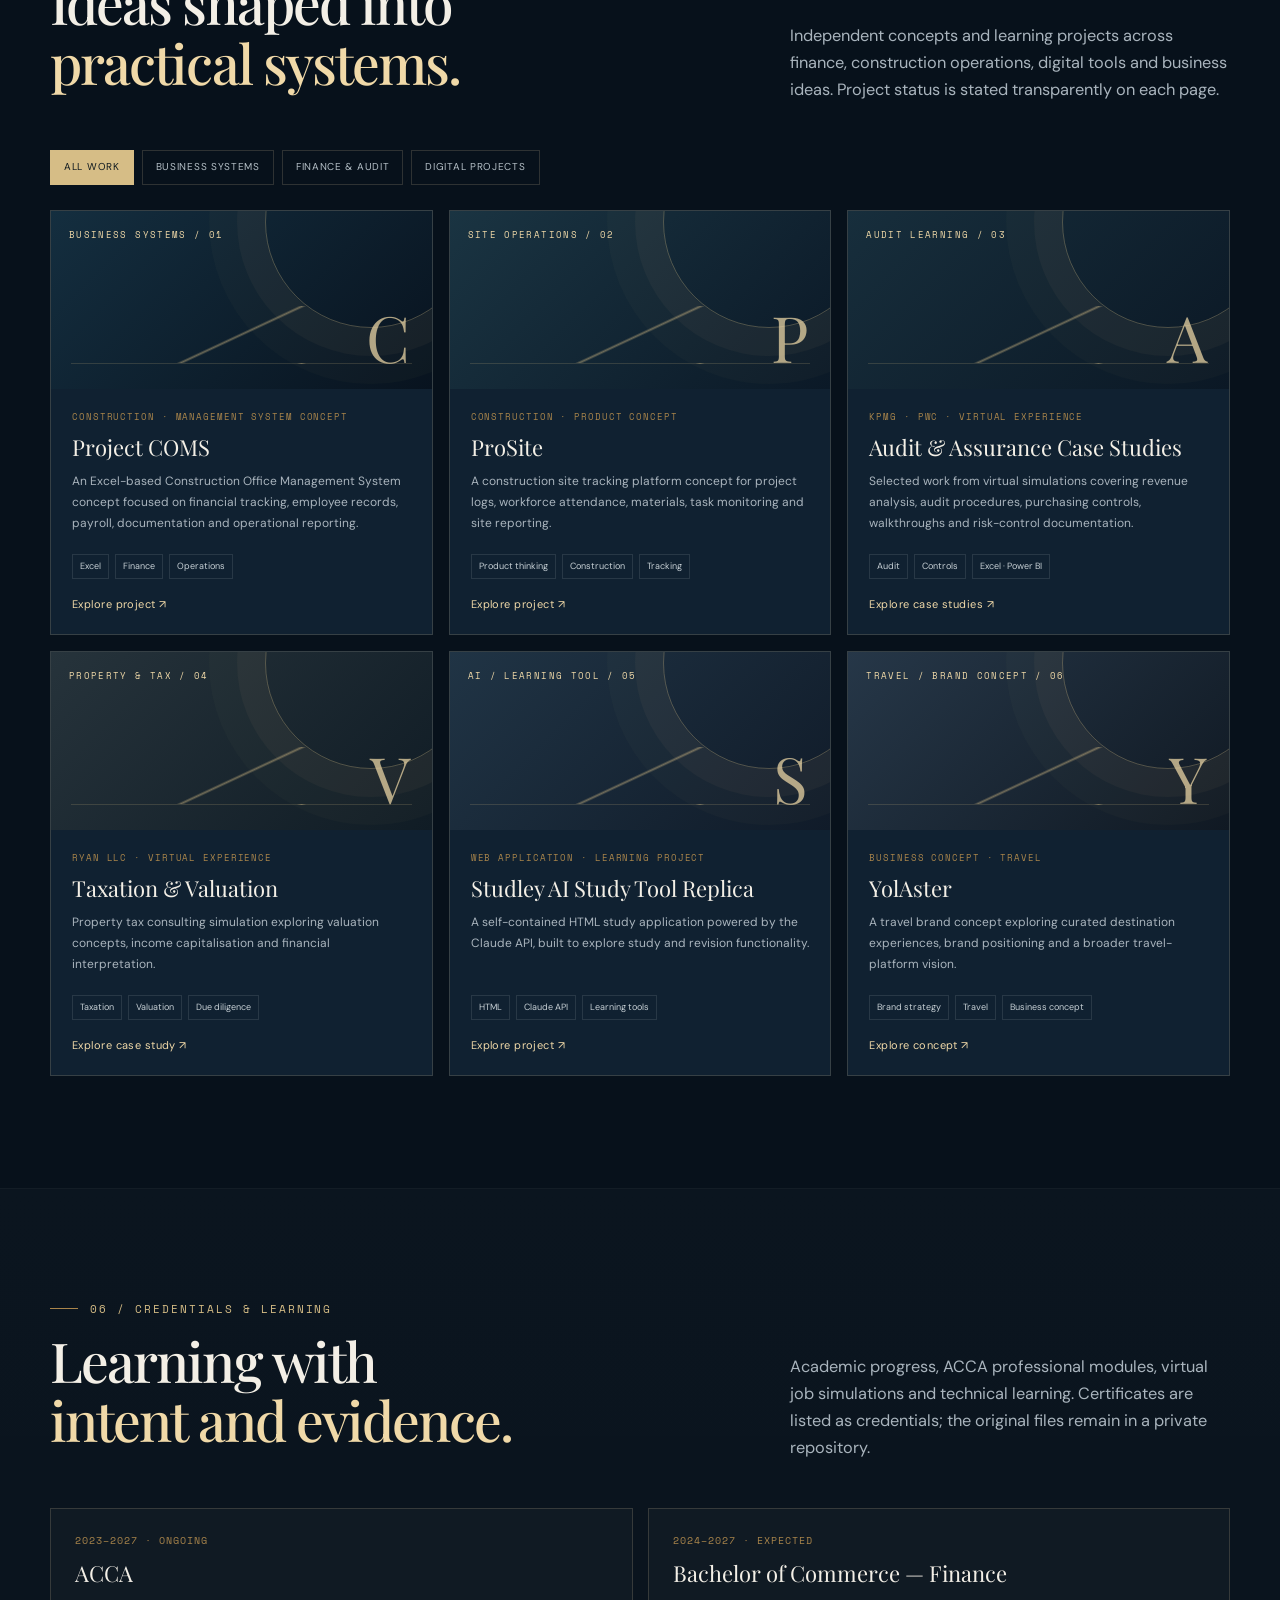
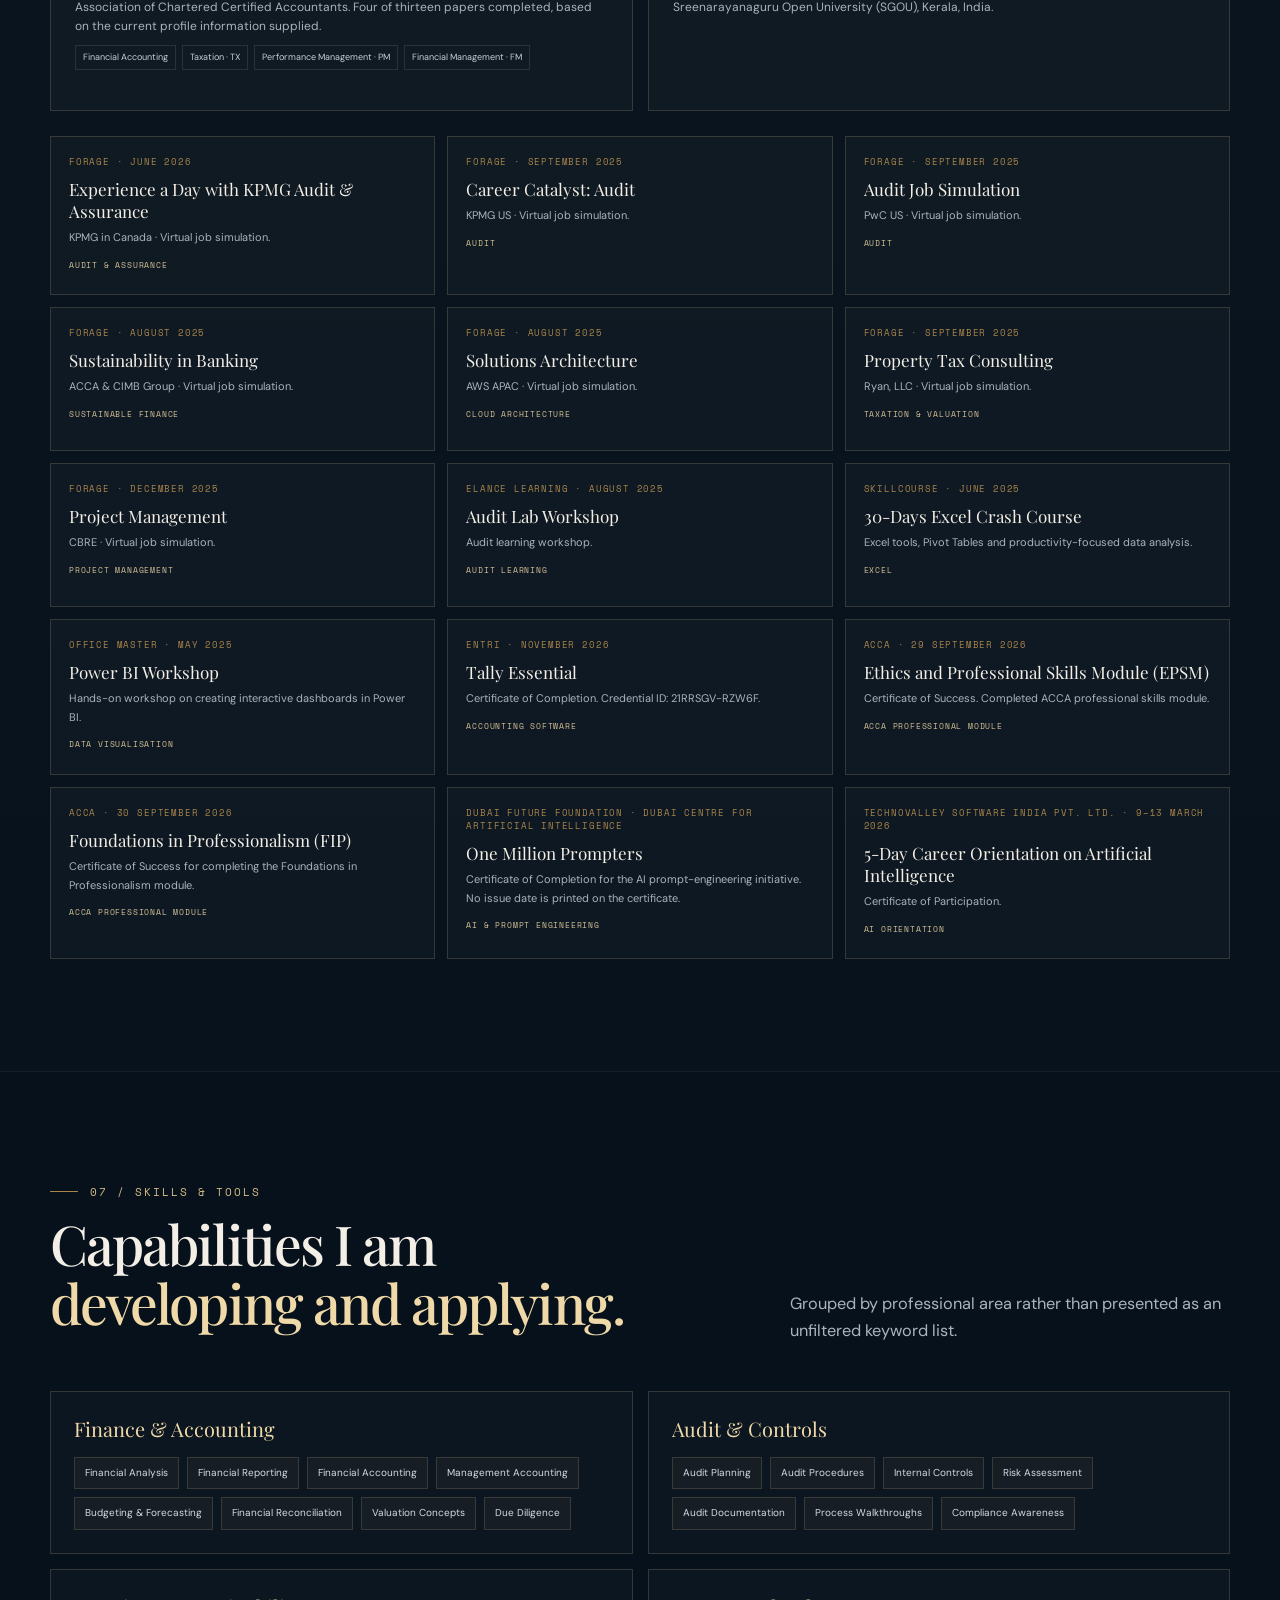
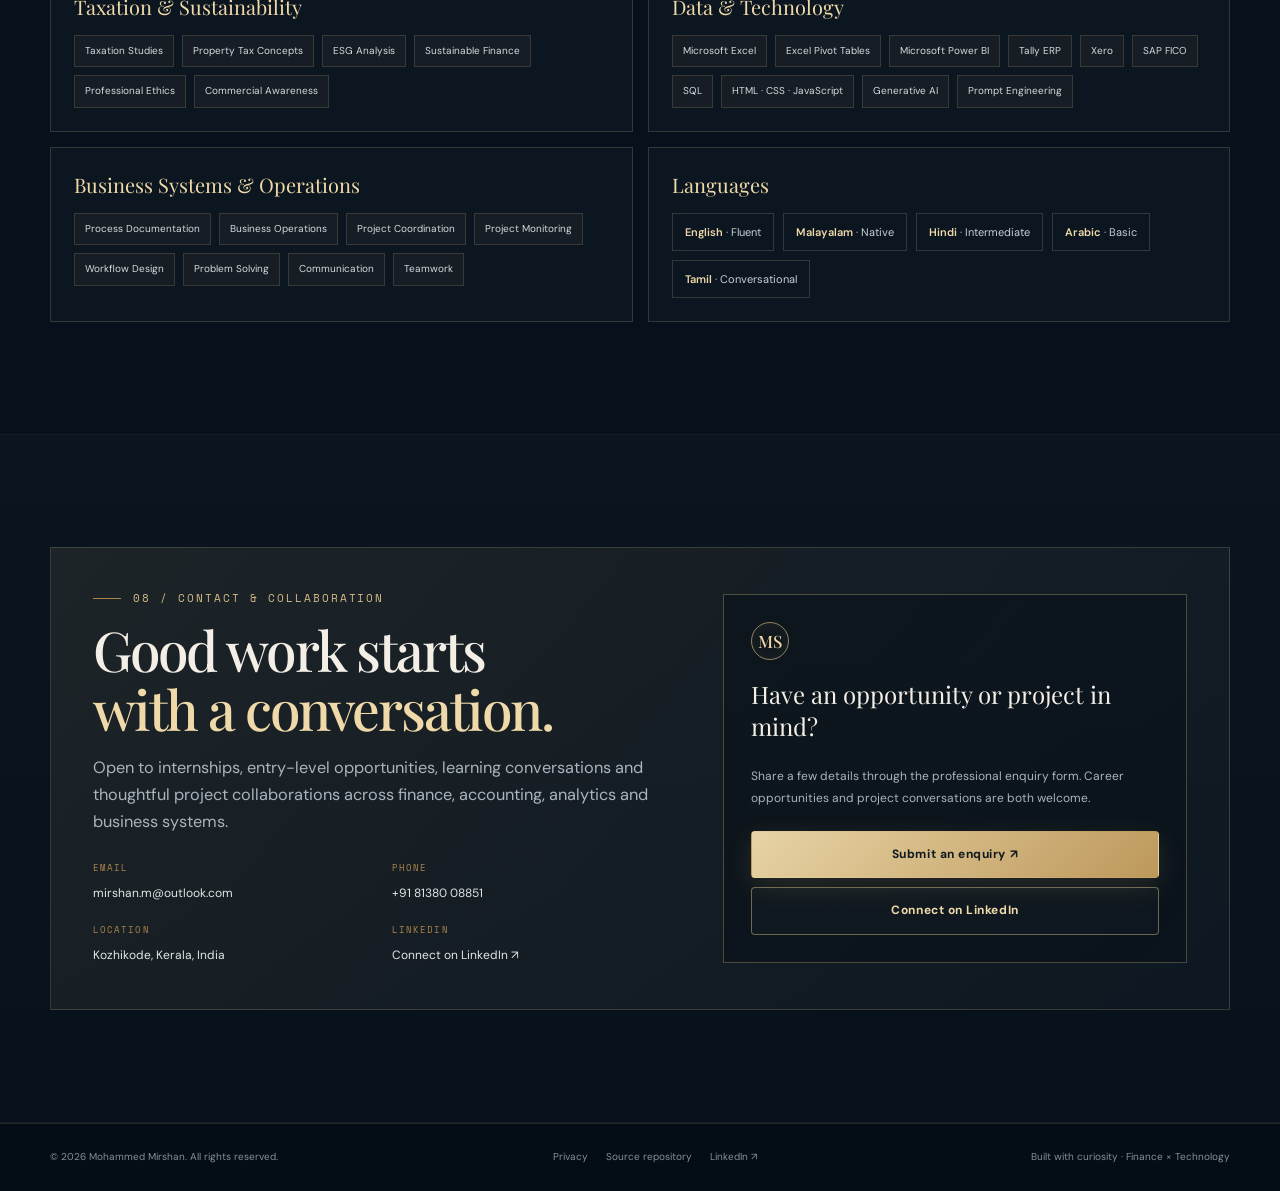
==== commit f2dc8872: "Launch immersive Portfolio V2.0 homepage" ====
--- a/index.html
+++ b/index.html
@@ -2,229 +2,194 @@
 <html lang="en">
 <head>
 <meta charset="UTF-8">
-<meta name="viewport" content="width=device-width, initial-scale=1.0">
-<meta name="description" content="Mohammed Mirshan — Kozhikode, Kerala-based ACCA student focused on finance, audit, financial analysis and technology-enabled business solutions.">
-<title>Mohammed Mirshan | Finance • Audit • Technology</title>
+<meta name="viewport" content="width=device-width, initial-scale=1">
+<meta name="description" content="Mohammed Mirshan is an ACCA student and B.Com Finance undergraduate exploring accounting, taxation, audit, financial analysis and business systems through professional learning and independent projects.">
+<meta name="theme-color" content="#07111b">
+<meta property="og:type" content="website">
+<meta property="og:title" content="Mohammed Mirshan | Finance × Technology × Operations">
+<meta property="og:description" content="Explore Mohammed Mirshan's finance journey, professional learning, and business-systems projects.">
+<meta property="og:image" content="https://msnexus.github.io/portfolio-website/assets/og-preview.svg">
+<meta property="og:url" content="https://msnexus.github.io/portfolio-website/">
+<link rel="canonical" href="https://msnexus.github.io/portfolio-website/">
 <link rel="preconnect" href="https://fonts.googleapis.com">
 <link rel="preconnect" href="https://fonts.gstatic.com" crossorigin>
-<link href="https://fonts.googleapis.com/css2?family=DM+Sans:wght@300;400;500;600;700&family=Playfair+Display:wght@500;600;700&family=Space+Mono:wght@400;700&display=swap" rel="stylesheet">
-<style>
-:root{--navy:#0b1f3a;--navy2:#142e50;--gold:#c9a84c;--gold2:#e8ce83;--ink:#182333;--muted:#687486;--paper:#f5f6f8;--white:#fff;--line:#e4e8ee;--serif:"Playfair Display",Georgia,serif;--sans:"DM Sans",Arial,sans-serif;--mono:"Space Mono",monospace}
-*{box-sizing:border-box;margin:0;padding:0}html{scroll-behavior:smooth;scroll-padding-top:82px}body{font-family:var(--sans);color:var(--ink);line-height:1.65;background:var(--white)}a{color:inherit;text-decoration:none}.wrap{width:min(1120px,calc(100% - 44px));margin:auto}
-header{position:fixed;z-index:20;top:0;left:0;right:0;background:rgba(9,27,50,.96);backdrop-filter:blur(12px);border-bottom:1px solid rgba(201,168,76,.2)}
-.nav{height:70px;display:flex;align-items:center;justify-content:space-between}.brand{font:600 1.35rem var(--serif);color:white;letter-spacing:.03em}.brand span{color:var(--gold)}.links{display:flex;align-items:center;gap:28px}.links a{font-size:.78rem;text-transform:uppercase;letter-spacing:.1em;color:#d5dce5}.links a:hover{color:var(--gold2)}.links .contact-link{background:var(--gold);color:var(--navy);padding:9px 16px;font-weight:700;border-radius:3px}
-.menu{display:none;background:none;border:0;color:white;font-size:1.5rem}
-.hero{min-height:690px;padding:150px 0 100px;background:radial-gradient(circle at 83% 35%,rgba(201,168,76,.13),transparent 27%),linear-gradient(120deg,#091b32,#102b4c);color:white;position:relative;overflow:hidden}
-.hero:after{content:"";position:absolute;right:-150px;bottom:-290px;width:650px;height:650px;border:1px solid rgba(201,168,76,.18);border-radius:50%;box-shadow:0 0 0 55px rgba(201,168,76,.025),0 0 0 110px rgba(201,168,76,.02)}
-.eyebrow,.kicker{font: .72rem var(--mono);letter-spacing:.17em;text-transform:uppercase;color:var(--gold);display:flex;align-items:center;gap:12px}.eyebrow:before,.kicker:before{content:"";width:30px;height:1px;background:var(--gold)}
-h1{font:600 clamp(3.3rem,8vw,6.5rem)/1.02 var(--serif);margin:24px 0 22px;max-width:800px;letter-spacing:-.035em}h1 span{color:var(--gold2)}.hero-copy{font-size:1.08rem;color:#c5cfdb;max-width:650px;line-height:1.85}.chips{display:flex;flex-wrap:wrap;gap:10px;margin:30px 0 34px}.chip{font-size:.78rem;border:1px solid rgba(201,168,76,.38);padding:8px 13px;color:#e7eaf0;background:rgba(255,255,255,.045)}.chip strong{color:var(--gold2);font-weight:600}.actions{display:flex;flex-wrap:wrap;gap:13px}.btn{display:inline-flex;padding:13px 20px;border-radius:3px;font-size:.85rem;font-weight:700;letter-spacing:.025em;transition:.2s}.primary{background:var(--gold);color:var(--navy)}.primary:hover{background:var(--gold2);transform:translateY(-2px)}.secondary{border:1px solid rgba(255,255,255,.35);color:white}.secondary:hover{border-color:var(--gold);color:var(--gold2)}
-section{padding:88px 0}.section-head{margin-bottom:38px}.section-head h2{font:600 clamp(2rem,4vw,3rem)/1.15 var(--serif);color:var(--navy);margin:12px 0}.section-head p{max-width:650px;color:var(--muted)}.about{background:var(--paper)}.about-grid{display:grid;grid-template-columns:.75fr 1.25fr;gap:65px;align-items:center}.monogram{min-height:350px;background:linear-gradient(145deg,#102b4c,#091b32);display:grid;place-items:center;position:relative;overflow:hidden;border:1px solid rgba(201,168,76,.45)}.monogram:before,.monogram:after{content:"";position:absolute;border:1px solid rgba(201,168,76,.35);width:230px;height:230px;transform:rotate(45deg)}.monogram:after{width:185px;height:185px}.monogram b{font:600 5rem var(--serif);color:var(--gold2);z-index:1}.about-text p{color:#596577;margin:0 0 15px}.facts{display:grid;grid-template-columns:repeat(3,1fr);gap:12px;margin-top:28px}.fact{background:white;border:1px solid var(--line);padding:16px}.fact strong{display:block;color:var(--navy);font:600 1.2rem var(--serif)}.fact span{font-size:.68rem;color:var(--muted);text-transform:uppercase;letter-spacing:.07em}
-.skills-grid{display:grid;grid-template-columns:repeat(2,1fr);gap:18px}.skill{border:1px solid var(--line);padding:25px;background:white}.skill h3{font-size:1rem;color:var(--navy);margin-bottom:14px}.tags{display:flex;flex-wrap:wrap;gap:8px}.tag{font-size:.76rem;padding:6px 10px;background:var(--paper);border:1px solid #e8ebef;color:#455267}
-.dark-band{background:var(--navy);color:white}.dark-band .section-head h2{color:white}.dark-band .section-head p{color:#b8c3d1}.qualification{border:1px solid rgba(201,168,76,.3);padding:28px;background:rgba(255,255,255,.035)}.qualification-top{display:flex;justify-content:space-between;gap:20px;align-items:flex-start}.qualification h3{font:600 1.45rem var(--serif);color:white}.qualification .count{font:700 1.5rem var(--mono);color:var(--gold2);white-space:nowrap}.bar{height:7px;background:rgba(255,255,255,.13);margin:20px 0 14px}.bar span{display:block;width:30.77%;height:100%;background:var(--gold)}.qualification p{color:#bdc7d3;font-size:.88rem}
-.timeline{border-left:1px solid #d6dce4;margin-left:8px;padding-left:28px}.timeline-item{position:relative;margin-bottom:28px}.timeline-item:before{content:"";position:absolute;width:11px;height:11px;border-radius:50%;background:var(--gold);left:-34px;top:7px;box-shadow:0 0 0 4px white}.timeline h3{font-size:1rem;color:var(--navy)}.timeline .meta{font: .7rem var(--mono);color:#9a7b31;margin:4px 0 8px;text-transform:uppercase;letter-spacing:.05em}.timeline p,.timeline li{color:var(--muted);font-size:.88rem}.timeline ul{padding-left:18px}
-.edu-grid,.project-grid,.cert-grid{display:grid;grid-template-columns:repeat(2,1fr);gap:18px}.edu,.project,.cert{border:1px solid var(--line);padding:24px;background:white;transition:.2s}.edu:hover,.project:hover,.cert:hover{transform:translateY(-3px);box-shadow:0 12px 30px rgba(11,31,58,.08)}.edu .year,.project .type,.cert .issuer{font: .68rem var(--mono);letter-spacing:.08em;color:#9a7b31;text-transform:uppercase}.edu h3,.project h3,.cert h3{font:600 1.25rem var(--serif);color:var(--navy);margin:9px 0}.edu p,.project p,.cert p{font-size:.86rem;color:var(--muted)}.project-grid{grid-template-columns:repeat(3,1fr)}.project{min-height:210px;background:linear-gradient(160deg,#fff,#fafbfc)}.project .number{font: .7rem var(--mono);color:var(--gold);margin-bottom:18px}.project a{display:inline-block;margin-top:14px;font-size:.78rem;color:#98752c;font-weight:700}
-.languages{display:flex;flex-wrap:wrap;gap:10px}.language{padding:10px 14px;background:var(--paper);border:1px solid var(--line);font-size:.82rem}.language b{color:var(--navy)}
-.contact{background:#091b32;color:white}.contact .section-head h2{color:white}.contact .section-head p{color:#b8c3d1}.contact-grid{display:grid;grid-template-columns:1fr 1fr;gap:50px}.contact-detail{margin:18px 0;color:#dce3eb}.contact-detail small{display:block;color:var(--gold);font: .68rem var(--mono);letter-spacing:.12em;text-transform:uppercase}.contact-detail a:hover{color:var(--gold2)}.contact-note{border:1px solid rgba(201,168,76,.3);padding:28px;background:rgba(255,255,255,.035);color:#c5cfdb}.contact-note h3{font:600 1.5rem var(--serif);color:white;margin-bottom:10px}
-footer{background:#061222;color:#8390a1;padding:22px 0;font-size:.75rem}.foot{display:flex;justify-content:space-between;gap:15px;flex-wrap:wrap}
-@media(max-width:800px){.links{display:none;position:absolute;top:70px;left:0;right:0;background:#091b32;padding:20px 24px;flex-direction:column;align-items:flex-start}.links.open{display:flex}.menu{display:block}.about-grid,.contact-grid{grid-template-columns:1fr;gap:30px}.monogram{min-height:230px}.project-grid{grid-template-columns:repeat(2,1fr)}}
-@media(max-width:560px){section{padding:68px 0}.wrap{width:min(100% - 34px,1120px)}.hero{min-height:auto;padding:130px 0 75px}.skills-grid,.edu-grid,.project-grid,.cert-grid{grid-template-columns:1fr}.facts{grid-template-columns:1fr}.qualification-top{display:block}.qualification .count{margin-top:8px}.foot{flex-direction:column}}
-
-/* Art Deco / black-and-antique-gold identity inspired by the supplied MS card */
-:root{
-  --navy:#080808;--navy2:#17130d;--gold:#d8bd78;--gold2:#f3e3b2;
-  --ink:#f0eadc;--muted:#b8ad98;--paper:#11100e;--white:#0c0b0a;
-  --line:rgba(216,189,120,.24);
+<link rel="stylesheet" href="assets/css/site.css">
+<title>Mohammed Mirshan | Finance × Technology × Operations</title>
+<script type="application/ld+json">
+{
+ "@context":"https://schema.org",
+ "@type":"Person",
+ "name":"Mohammed Mirshan",
+ "url":"https://msnexus.github.io/portfolio-website/",
+ "sameAs":["https://www.linkedin.com/in/mohammed-mirshan-66712b28b/"],
+ "email":"mailto:mirshan.m@outlook.com",
+ "description":"ACCA student and B.Com Finance undergraduate interested in accounting, taxation, audit, financial analysis and business systems.",
+ "knowsAbout":["Financial Accounting","Management Accounting","Taxation","Audit and Assurance","Financial Reporting","Financial Analysis","Microsoft Excel","Microsoft Power BI","Tally ERP","Business Systems"]
 }
-body{background:#0b0a09;color:var(--ink)}
-header{background:rgba(7,7,7,.96);border-bottom:1px solid rgba(216,189,120,.35)}
-.brand{font-family:var(--serif);letter-spacing:.13em}
-.brand span{color:var(--gold2)}
-.links a{color:#d8cfbd}
-.links .contact-link{background:transparent;color:var(--gold2);border:1px solid var(--gold)}
-.links .contact-link:hover{background:var(--gold);color:#090807}
-.hero{background:
-  radial-gradient(ellipse at 50% 48%,rgba(216,189,120,.08),transparent 48%),
-  repeating-linear-gradient(90deg,transparent 0 44px,rgba(216,189,120,.025) 45px 46px),
-  linear-gradient(135deg,#050505,#15120d 58%,#070707)}
-.hero:after{border-color:rgba(216,189,120,.22);box-shadow:0 0 0 22px rgba(216,189,120,.025),0 0 0 44px rgba(216,189,120,.02),0 0 0 66px rgba(216,189,120,.015)}
-.eyebrow,.kicker{color:var(--gold2);letter-spacing:.2em}
-.eyebrow:before,.kicker:before{background:var(--gold)}
-h1{font-family:var(--serif);letter-spacing:.015em}
-h1 span{color:var(--gold2)}
-.hero-copy{color:#c9c0ae}
-.chip{border:1px solid rgba(216,189,120,.38);background:rgba(255,255,255,.025);color:#e6ddca}
-.chip strong{color:var(--gold2)}
-.primary{background:var(--gold);color:#100e09}
-.primary:hover{background:var(--gold2)}
-.secondary{border-color:rgba(216,189,120,.5);color:var(--gold2)}
-.secondary:hover{border-color:var(--gold2);color:white}
-section{background:#0b0a09}
-.about, #education, #certifications{background:#11100e!important}
-.section-head h2{color:#f0e6d1}
-.section-head p{color:#b8ad98}
-.monogram{background:
-  repeating-linear-gradient(0deg,transparent 0 13px,rgba(216,189,120,.055) 14px 15px),
-  repeating-linear-gradient(90deg,transparent 0 13px,rgba(216,189,120,.045) 14px 15px),
-  linear-gradient(145deg,#050505,#211b10);
-  border:1px solid var(--gold);outline:1px solid rgba(216,189,120,.25);outline-offset:7px}
-.monogram:before,.monogram:after{border-color:rgba(216,189,120,.5)}
-.monogram b{color:var(--gold2);text-shadow:0 0 24px rgba(216,189,120,.12)}
-.about-text p{color:#c3b9a6}
-.fact,.skill,.edu,.project,.cert{background:#171512;border-color:rgba(216,189,120,.22);color:#eee4d1}
-.fact strong,.skill h3,.edu h3,.project h3,.cert h3,.timeline h3{color:#f1e5c9}
-.fact span,.edu p,.project p,.cert p,.timeline p,.timeline li{color:#b8ad9b}
-.tag{background:#0e0d0b;border-color:rgba(216,189,120,.2);color:#d7cbb5}
-.dark-band{background:#050505;border-top:1px solid rgba(216,189,120,.25);border-bottom:1px solid rgba(216,189,120,.25)}
-.dark-band .section-head h2{color:#f1e5c9}
-.dark-band .section-head p{color:#b8ad98}
-.qualification{background:linear-gradient(135deg,#17130d,#090909);border-color:rgba(216,189,120,.5)}
-.qualification h3{color:#f1e5c9}
-.qualification p{color:#b8ad98}
-.bar{background:rgba(255,255,255,.12)}
-.bar span{background:linear-gradient(90deg,#9e7d3f,#f3e3b2)}
-.timeline{border-left-color:rgba(216,189,120,.35)}
-.timeline-item:before{background:var(--gold);box-shadow:0 0 0 4px #0b0a09}
-.timeline .meta,.edu .year,.project .type,.project .number,.cert .issuer{color:var(--gold)}
-.project{background:linear-gradient(145deg,#171512,#0e0d0b)}
-.project a{color:var(--gold2)}
-.language{background:#171512;border-color:rgba(216,189,120,.22);color:#d7cbb5}
-.language b{color:var(--gold2)}
-.contact{background:
-  repeating-linear-gradient(90deg,transparent 0 55px,rgba(216,189,120,.025) 56px 57px),
-  linear-gradient(135deg,#050505,#17130d)}
-.contact .section-head h2{color:#f1e5c9}
-.contact .section-head p{color:#b8ad98}
-.contact-detail{color:#e4dac7}
-.contact-detail small{color:var(--gold2)}
-.contact-detail a:hover{color:white}
-.contact-note{background:rgba(255,255,255,.025);border-color:rgba(216,189,120,.4);color:#c9bfad}
-.contact-note h3{color:#f1e5c9}
-footer{background:#030303;border-top:1px solid rgba(216,189,120,.25);color:#9b907d}
-@media(max-width:800px){.links{background:#080807;border-bottom:1px solid rgba(216,189,120,.3)}}
-
-
-.profile-frame{min-height:350px;padding:12px;display:flex;align-items:center;justify-content:center}
-.profile-frame img{width:100%;height:100%;min-height:326px;max-height:440px;object-fit:cover;object-position:center 28%;display:block;filter:saturate(.88) contrast(1.02);border:1px solid rgba(243,227,178,.62)}
-.profile-frame:before,.profile-frame:after{content:none!important;display:none!important}
-@media(max-width:800px){.profile-frame{min-height:250px}.profile-frame img{min-height:226px;max-height:360px}}
-
-
-/* Portrait cleanup: keep the Art Deco frame, remove decorative lines over the photo */
-.profile-frame{position:relative;overflow:hidden;background:#080808}
-.profile-frame:before,.profile-frame:after{content:none!important;display:none!important}
-.profile-frame img{position:relative;z-index:2;object-fit:cover;object-position:center 28%;border:1px solid rgba(243,227,178,.62)}
-
-
-/* Embedded professional enquiry form */
-.enquiry-panel{padding:26px}
-.enquiry-panel>p{color:#c9bfad}
-.enquiry-cta{margin-top:22px;padding:30px 22px;text-align:center;border:1px solid rgba(166,124,82,.75);background:linear-gradient(145deg,#17130e,#0d0d0d);border-radius:4px}
-.enquiry-mark{font-family:Georgia,serif;font-size:1.18rem;font-weight:700;letter-spacing:.08em;color:#e5c98b}
-.enquiry-mark span{color:#a67c52;padding:0 5px}
-.enquiry-cta p{max-width:440px;margin:13px auto 22px;color:#d8c9ac}
-.enquiry-button{justify-content:center;min-width:210px;text-decoration:none}
-.enquiry-tagline{margin-top:22px;font-size:.68rem;letter-spacing:.18em;color:#a67c52}
-.form-fallback{font-size:.78rem;margin-top:14px;color:#c9bfad}
-@media(max-width:600px){.enquiry-cta{padding:25px 14px}.enquiry-button{width:100%;box-sizing:border-box}}
-</style>
+</script>
 </head>
 <body>
-<header><div class="wrap nav"><a class="brand" href="#home">M<span>.</span>MIRSHAN</a><button class="menu" id="menu" aria-label="Open navigation">☰</button><nav class="links" id="links"><a href="#about">About</a><a href="#skills">Skills</a><a href="#experience">Experience</a><a href="#education">Education</a><a href="#projects">Projects</a><a href="#certifications">Certifications</a><a class="contact-link" href="#contact">Contact</a></nav></div></header>
+<header class="site-header">
+  <div class="wrap nav">
+    <a class="brand" href="#home" aria-label="Mohammed Mirshan home"><span class="brand-mark">MS</span><span class="brand-name">MOHAMMED MIRSHAN<small>FINANCE × TECHNOLOGY</small></span></a>
+    <button class="menu-toggle" type="button" aria-label="Toggle navigation" aria-expanded="false" aria-controls="primary-navigation">MENU</button>
+    <nav class="nav-links" id="primary-navigation" aria-label="Primary navigation">
+      <a href="#capabilities">Capabilities</a><a href="#journey">Journey</a><a href="#experience">Experience</a><a href="#work">Projects</a><a href="#credentials">Credentials</a><a href="#about">About</a><a class="nav-cta" href="#contact">Let's connect ↗</a>
+    </nav>
+  </div>
+</header>
 <main>
-<section class="hero" id="home"><div class="wrap">
-<div class="eyebrow">Finance · Audit · Analysis · Technology</div>
-<h1>Mohammed<br><span>Mirshan.</span></h1>
-<p class="hero-copy">An ACCA student and B.Com undergraduate building practical knowledge across financial accounting, audit, reporting and analysis — with an interest in using Excel, Power BI and accounting technology to make business information clearer.</p>
-<div class="chips"><div class="chip"><strong>ACCA</strong> · 4/13 papers completed</div><div class="chip">B.Com Finance · SGOU</div><div class="chip">Excel · Power BI · Tally</div><div class="chip">Finance + Technology</div></div>
-<div class="actions"><a class="btn primary" href="#projects">Explore my work ↗</a><a class="btn secondary" href="#contact">Get in touch</a></div>
-</div></section>
-<section class="about" id="about"><div class="wrap about-grid">
-<div class="monogram profile-frame"><img src="[data-uri]" alt="Mohammed Mirshan profile photograph"></div>
-<div class="about-text"><div class="section-head"><div class="kicker">01 / About</div><h2>Curious by nature.<br>Structured by discipline.</h2></div>
-<p>I am Mohammed Mirshan, an ACCA student and B.Com undergraduate at Sreenarayanaguru Open University, developing my career across finance, accounting, audit and financial analysis.</p>
-<p>Through structured virtual experience programmes with KPMG, PwC, ACCA–CIMB, Ryan LLC, CBRE and AWS, I have explored audit procedures, financial data analysis, internal controls, due diligence, valuation, sustainability reporting and project management. These are learning simulations and project experiences, not employment positions.</p>
-<p>I am building practical capability with Microsoft Excel, Power BI and Tally, while developing an understanding of financial reporting, reconciliations and business processes. My additional projects explore how structured systems and useful technology can improve operational visibility and decision-making.</p>
-<p>My current interests include financial accounting, audit and assurance, financial reporting, finance operations and fund accounting. I value accuracy, clear documentation, curiosity and continuous learning.</p>
-<div class="facts"><div class="fact"><strong>4 / 13</strong><span>ACCA papers completed</span></div><div class="fact"><strong>2024–2027</strong><span>B.Com · SGOU</span></div><div class="fact"><strong>Finance</strong><span>Audit · Reporting · Analytics</span></div></div>
-</div></div></section>
-<section id="skills"><div class="wrap"><div class="section-head"><div class="kicker">02 / Capabilities</div><h2>Skills & tools</h2><p>A practical mix of finance, audit, business operations, digital tools and professional strengths.</p></div>
-<div class="skills-grid">
-<div class="skill"><h3>Technical Skills</h3><div class="tags">
-<span class="tag">Financial Analysis & Reporting</span><span class="tag">Financial Accounting</span><span class="tag">Budgeting & Forecasting</span><span class="tag">Audit Planning & Risk Assessment</span><span class="tag">Internal Control Evaluation</span><span class="tag">Financial Reconciliation</span><span class="tag">Process Documentation</span><span class="tag">Business Operations Management</span><span class="tag">Project Coordination & Monitoring</span><span class="tag">Data Analysis & Interpretation</span><span class="tag">Data Analytics</span><span class="tag">Financial Forecasting</span><span class="tag">Report Writing</span>
-</div></div>
-<div class="skill"><h3>Software Skills</h3><div class="tags">
-<span class="tag">Microsoft Excel (Pivot Tables & reporting)</span><span class="tag">Microsoft Word</span><span class="tag">Microsoft PowerPoint</span><span class="tag">Microsoft Power BI</span><span class="tag">Tally ERP (Tally Essential)</span><span class="tag">Prompt Engineering</span><span class="tag">Generative AI</span><span class="tag">AI Literacy</span><span class="tag">Xero</span><span class="tag">SAP FICO</span><span class="tag">SQL</span><span class="tag">HTML, CSS & JavaScript</span><span class="tag">GitHub</span><span class="tag">Claude API</span>
-</div></div>
-<div class="skill"><h3>Soft Skills</h3><div class="tags">
-<span class="tag">Communication & Interpersonal Skills</span><span class="tag">Professional Ethics</span><span class="tag">Commercial Awareness</span><span class="tag">Leadership & Teamwork</span><span class="tag">Professional Scepticism</span><span class="tag">Time Management & Prioritisation</span><span class="tag">Client Relationship Management</span><span class="tag">Team Coordination</span><span class="tag">Problem-Solving & Critical Thinking</span><span class="tag">Attention to Detail</span><span class="tag">Organisational Skills</span><span class="tag">Decision-Making</span><span class="tag">Adaptability</span><span class="tag">Presentation Skills</span>
-</div></div>
-</div></div></section>
-<section class="dark-band"><div class="wrap"><div class="section-head"><div class="kicker">03 / Professional qualification</div><h2>ACCA journey</h2><p>Progress in the Association of Chartered Certified Accountants qualification.</p></div>
-<div class="qualification"><div class="qualification-top"><div><h3>Association of Chartered Certified Accountants</h3><p>ACCA · Professional qualification</p></div><div class="count">04 <small style="font-size:.8rem;color:#c3ccd7">/ 13</small></div></div><div class="bar"><span></span></div><p>Four papers completed, as stated in the supplied CV. Remaining papers are in progress.</p></div>
-</div></section>
-<section id="experience"><div class="wrap"><div class="section-head"><div class="kicker">04 / Applied learning</div><h2>Experience & simulations</h2><p>Virtual job simulations and project-based learning completed through Forage and other learning providers. These are presented as simulations, not employment positions.</p></div>
-<div class="timeline">
-<div class="timeline-item"><h3>Experience a Day with KPMG Audit & Assurance — KPMG Canada (Forage)</h3><div class="meta">June 2026 · Audit simulation</div><ul><li>Built a revenue leadsheet using Excel for a simulated client audit.</li><li>Reviewed revenue-control design and implementation concerns.</li><li>Used Power BI trend analysis to investigate unusual revenue patterns.</li><li>Practised presenting audit findings and recommendations.</li></ul></div>
-<div class="timeline-item"><h3>Career Catalyst: Audit — KPMG US (Forage)</h3><div class="meta">September 2025</div><ul><li>Determined materiality for general ledger accounts.</li><li>Prepared and evaluated third-party confirmations and reviewed the order-to-cash process.</li><li>Communicated findings through a video presentation.</li></ul></div>
-<div class="timeline-item"><h3>Audit Job Simulation — PwC US (Forage)</h3><div class="meta">September 2025</div><ul><li>Completed control testing of a purchasing process.</li><li>Prepared walkthrough documentation, a process flowchart and a risk-control matrix.</li></ul></div>
-<div class="timeline-item"><h3>Sustainability in Banking — ACCA & CIMB Group (Forage)</h3><div class="meta">August 2025</div><ul><li>Prepared sustainability due diligence and a presentation on SPTs and KPIs for a Sustainability-Linked Loan.</li><li>Designed an internal audit scope for GHG emissions reporting.</li></ul></div>
-<div class="timeline-item"><h3>Additional simulations</h3><div class="meta">August–December 2025</div><p>AWS APAC Solutions Architecture · Ryan, LLC Property Tax Consulting · CBRE Project Management.</p></div>
-</div></div></section>
-<section id="education" style="background:var(--paper)"><div class="wrap"><div class="section-head"><div class="kicker">05 / Education</div><h2>Academic background</h2></div><div class="edu-grid">
-<div class="edu"><div class="year">2024–2027 · Expected</div><h3>Bachelor of Commerce — Finance</h3><p>Sreenarayanaguru Open University (SGOU), Kerala, India.</p></div>
-<div class="edu"><div class="year">2023–2027 · Ongoing</div><h3>ACCA</h3><p>Association of Chartered Certified Accountants · 4 of 13 papers completed, based on the latest profile information shared.</p><p style="margin-top:8px">Areas of study include Financial Accounting, Management Accounting, Taxation, Financial Management, Performance Management and Financial Reporting.</p></div>
-</div></div></section>
-<section id="projects"><div class="wrap"><div class="section-head"><div class="kicker">06 / Selected work</div><h2>Projects & initiatives</h2><p>Business and technology concepts that reflect an interest in solving practical problems through structured systems.</p></div>
-<div class="project-grid">
-<div class="project"><div class="number">PROJECT 01</div><div class="type">SaaS concept · Construction</div><h3>ProSite</h3><p>A construction site management platform concept for Indian SMEs. Defined MVP features, a suggested technology stack and a phased roadmap.</p></div>
-<div class="project"><div class="number">PROJECT 02</div><div class="type">Personal branding · Web</div><h3>Personal Portfolio</h3><p>Designed and built a personal portfolio website and matching brand identity, exploring layout, typography and presentation.</p></div>
-<div class="project"><div class="number">PROJECT 03</div><div class="type">Web application · AI</div><h3>Studley AI Study Tool Replica</h3><p>Built a self-contained HTML study application powered by the Claude API to replicate core study and revision functionality.</p></div>
-<div class="project"><div class="number">PROJECT 04</div><div class="type">Business systems · Construction</div><h3>Project COMS</h3><p>An evolving construction-office management system concept focused on financial tracking, operational records, reporting and workflow control.</p></div>
-<div class="project"><div class="number">PROJECT 05</div><div class="type">Business concept · Travel</div><h3>YolAster</h3><p>A travel brand concept exploring destination experiences and optional traveller wellbeing support.</p></div>
-</div></div></section>
-<section id="certifications" style="background:var(--paper)"><div class="wrap"><div class="section-head"><div class="kicker">07 / Continuous learning</div><h2>Certifications & workshops</h2><p>Credentials and simulations listed in the supplied CV.</p></div><div class="cert-grid">
-<div class="cert"><div class="issuer">Forage · June 2026</div><h3>Experience a Day with KPMG Audit & Assurance</h3><p>KPMG in Canada</p></div>
-<div class="cert"><div class="issuer">Forage · September 2025</div><h3>Career Catalyst: Audit</h3><p>KPMG US</p></div>
-<div class="cert"><div class="issuer">Forage · September 2025</div><h3>Audit Job Simulation</h3><p>PwC US</p></div>
-<div class="cert"><div class="issuer">Forage · August 2025</div><h3>Sustainability in Banking</h3><p>ACCA & CIMB Group</p></div>
-<div class="cert"><div class="issuer">Forage · August 2025</div><h3>Solutions Architecture</h3><p>AWS APAC</p></div>
-<div class="cert"><div class="issuer">Forage · September 2025</div><h3>Property Tax Consulting</h3><p>Ryan, LLC</p></div>
-<div class="cert"><div class="issuer">Forage · December 2025</div><h3>Project Management</h3><p>CBRE</p></div>
-<div class="cert"><div class="issuer">Elance Learning · August 2025</div><h3>Audit Lab Workshop</h3><p>Audit learning workshop</p></div>
-<div class="cert"><div class="issuer">Office Master · May 2025</div><h3>Power BI Workshop</h3><p>Power BI workshop</p></div>
-<div class="cert"><div class="issuer">Entri · 23 November 2026</div><h3>Tally Essential</h3><p>Certificate of Completion. Certificate ID: 21RRSGV-RZW6F.</p></div>
-<div class="cert"><div class="issuer">ACCA · 29 September 2026</div><h3>Ethics and Professional Skills Module (EPSM)</h3><p>Certificate of Success for completing the ACCA Ethics and Professional Skills Module. The completion transcript covers ethics and professionalism, personal effectiveness, communication, commercial awareness, leadership and teamwork, innovation and scepticism, data analytics, and an integrated case study.</p></div>
-<div class="cert"><div class="issuer">ACCA · 30 September 2026</div><h3>Foundations in Professionalism (FIP) Module</h3><p>Certificate of Success awarded for completing the ACCA Foundations in Professionalism module.</p></div>
-<div class="cert"><div class="issuer">Dubai Future Foundation · Dubai Centre for Artificial Intelligence</div><h3>One Million Prompters</h3><p>Certificate of Completion for the One Million Prompters initiative, focused on developing prompt-engineering skills for AI systems. No issue date is printed on the certificate.</p></div>
-<div class="cert"><div class="issuer">Technovalley Software India Pvt. Ltd. · 9–13 March 2026</div><h3>5-Day Career Orientation on Artificial Intelligence</h3><p>Certificate of Participation for successfully participating in the five-day AI career orientation programme.</p></div>
-</div></div></section>
-<section><div class="wrap"><div class="section-head"><div class="kicker">08 / Communication</div><h2>Languages known</h2></div><div class="languages">
-<span class="language"><b>English</b> · Read, Write & Speak (Fluent)</span>
-<span class="language"><b>Malayalam</b> · Read, Write & Speak (Native)</span>
-<span class="language"><b>Hindi</b> · Read, Write & Speak (Intermediate)</span>
-<span class="language"><b>Arabic</b> · Read, Write & Speak (Basic)</span>
-<span class="language"><b>Tamil</b> · Conversational (Basic)</span>
-</div></div></section>
-<section class="contact" id="contact"><div class="wrap"><div class="section-head"><div class="kicker">09 / Contact</div><h2>Let's connect.</h2><p>Open to meaningful conversations, learning opportunities and professional connections in finance, audit and business technology.</p></div><div class="contact-grid">
-<div><div class="contact-detail"><small>Email</small><a href="mailto:mirshan.m@outlook.com">mirshan.m@outlook.com</a></div><div class="contact-detail"><small>Phone</small><a href="tel:+918138008851">+91 81380 08851</a></div><div class="contact-detail"><small>Location</small>Kozhikode, Kerala, India</div><div class="contact-detail"><small>Availability</small>Open to internships, entry-level opportunities, remote roles and collaborative projects.</div><div class="contact-detail"><small>LinkedIn</small><a href="https://www.linkedin.com/in/mohammed-mirshan-66712b28b" target="_blank" rel="noopener noreferrer">linkedin.com/in/mohammed-mirshan-66712b28b ↗</a></div></div>
-<div class="contact-note enquiry-panel">
-<h3>Have a project or opportunity in mind?</h3>
-<p>Share a few details through my professional enquiry form. I'll review your message and get back to you.</p>
-<div class="enquiry-cta">
-<div class="enquiry-mark">MS <span>|</span> PROFESSIONAL ENQUIRY</div>
-<p>Tell me a little about what you have in mind. I'll be in touch as soon as possible.</p>
-<a class="btn primary enquiry-button" href="https://docs.google.com/forms/d/e/1FAIpQLSfS3Sc7nzgz2rdyeO0SAafG2r64-M5QduTtHFnaivJwnDWC_g/viewform?usp=dialog" target="_blank" rel="noopener noreferrer">Submit Your Enquiry ↗</a>
-<div class="enquiry-tagline">CONNECT · COLLABORATE · CREATE</div>
-</div>
-<p class="form-fallback">The enquiry form opens securely in a new tab using Google Forms.</p>
-</div>
-</div></div></section>
+<section class="hero" id="home">
+ <div class="wrap hero-grid">
+  <div class="reveal">
+   <div class="eyebrow">Finance · Data · Business Systems</div>
+   <h1><span class="line">Finance,</span><span class="line">Technology <span class="gold">×</span></span><span class="line gold">Operations.</span></h1>
+   <p class="hero-subline">MOHAMMED MIRSHAN <span class="muted">/</span> ACCA STUDENT <span class="muted">·</span> B.COM (FINANCE)</p>
+   <p class="hero-copy">Exploring how accounting, taxation, financial analysis and technology can make business information clearer and operations more structured.</p>
+   <div class="hero-chips"><span class="chip"><b>ACCA</b> · 4 of 13 papers completed</span><span class="chip">B.Com Finance · SGOU</span><span class="chip">Excel · Power BI · Tally ERP</span></div>
+   <div class="actions"><a class="btn btn-primary" href="#work">Explore my work <span aria-hidden="true">↗</span></a><a class="btn btn-outline" href="#contact">Start a conversation</a></div>
+  </div>
+  <div class="hero-visual reveal delay-2" aria-label="Professional portrait of Mohammed Mirshan">
+   <div class="hero-orbit" aria-hidden="true"></div>
+   <div class="orbit-tag">ACCA · FINANCE · TECHNOLOGY</div>
+   <figure class="portrait-frame"><img src="[data-uri]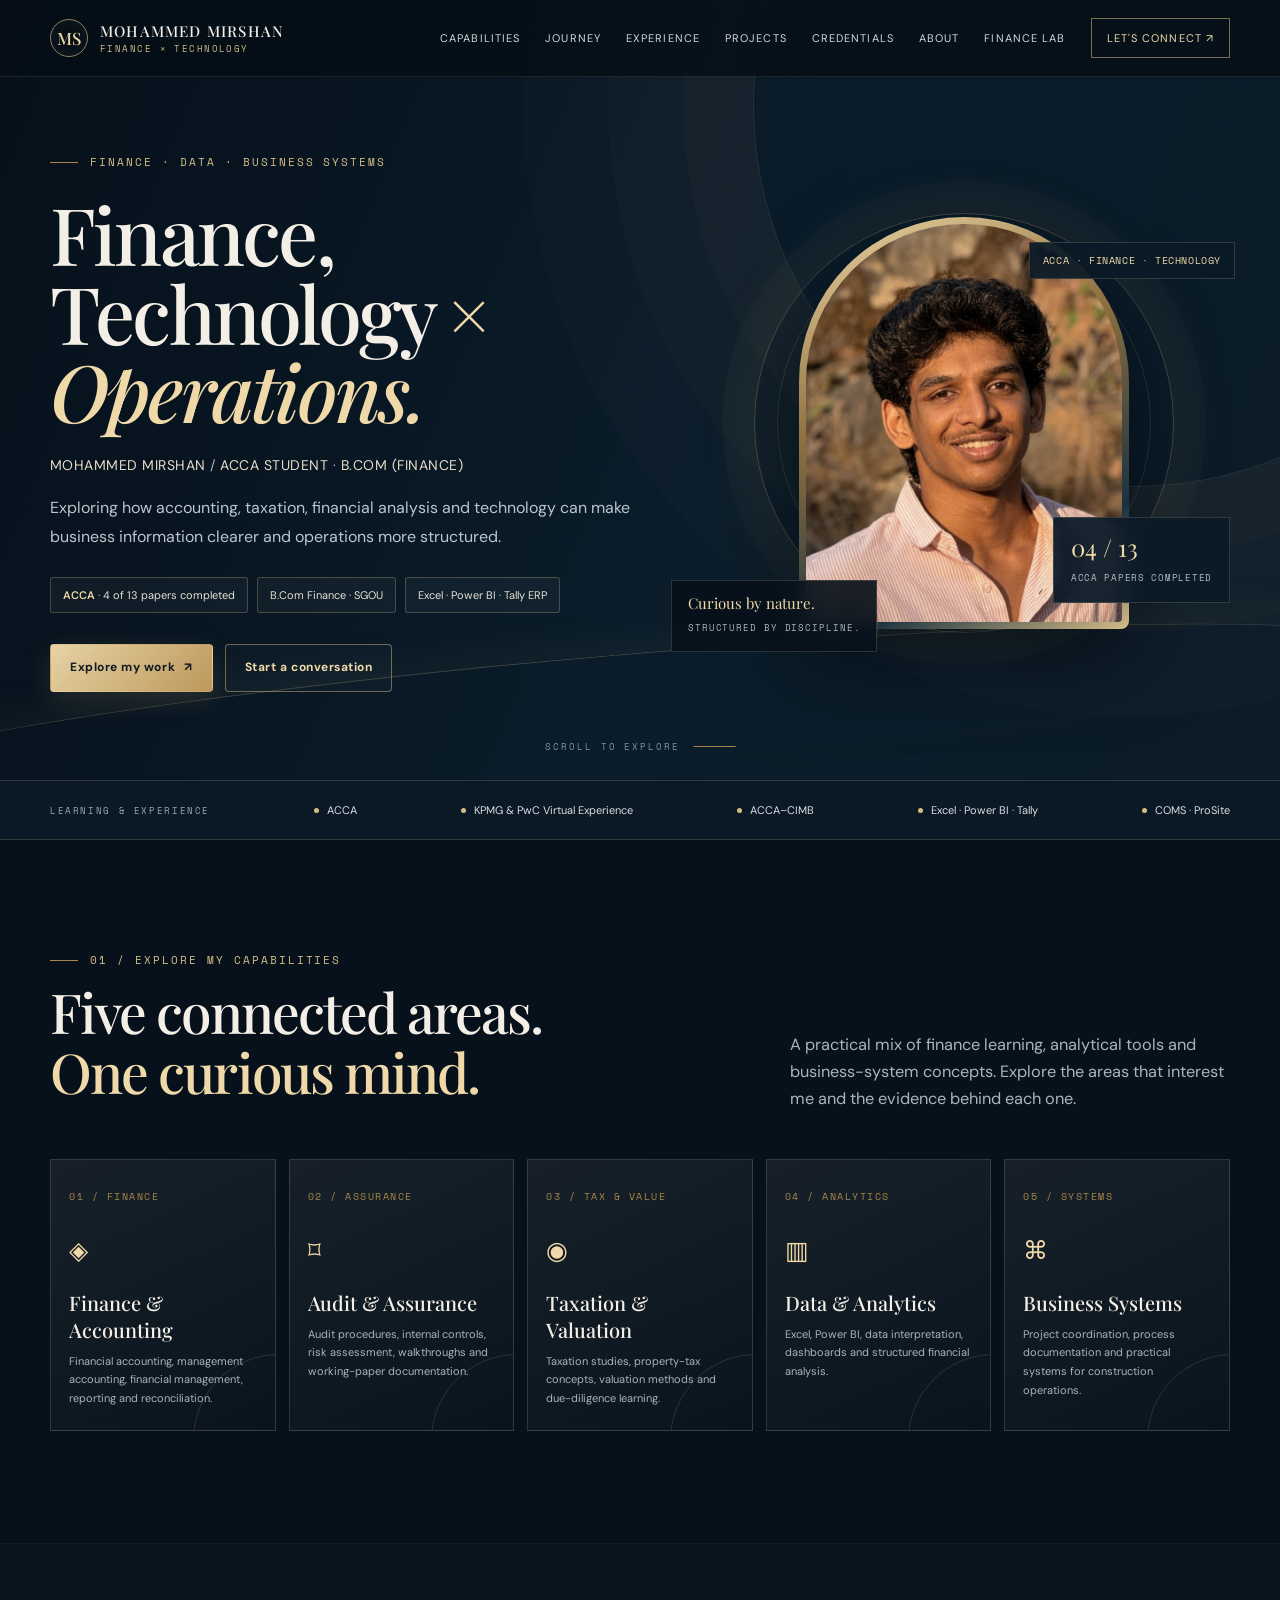
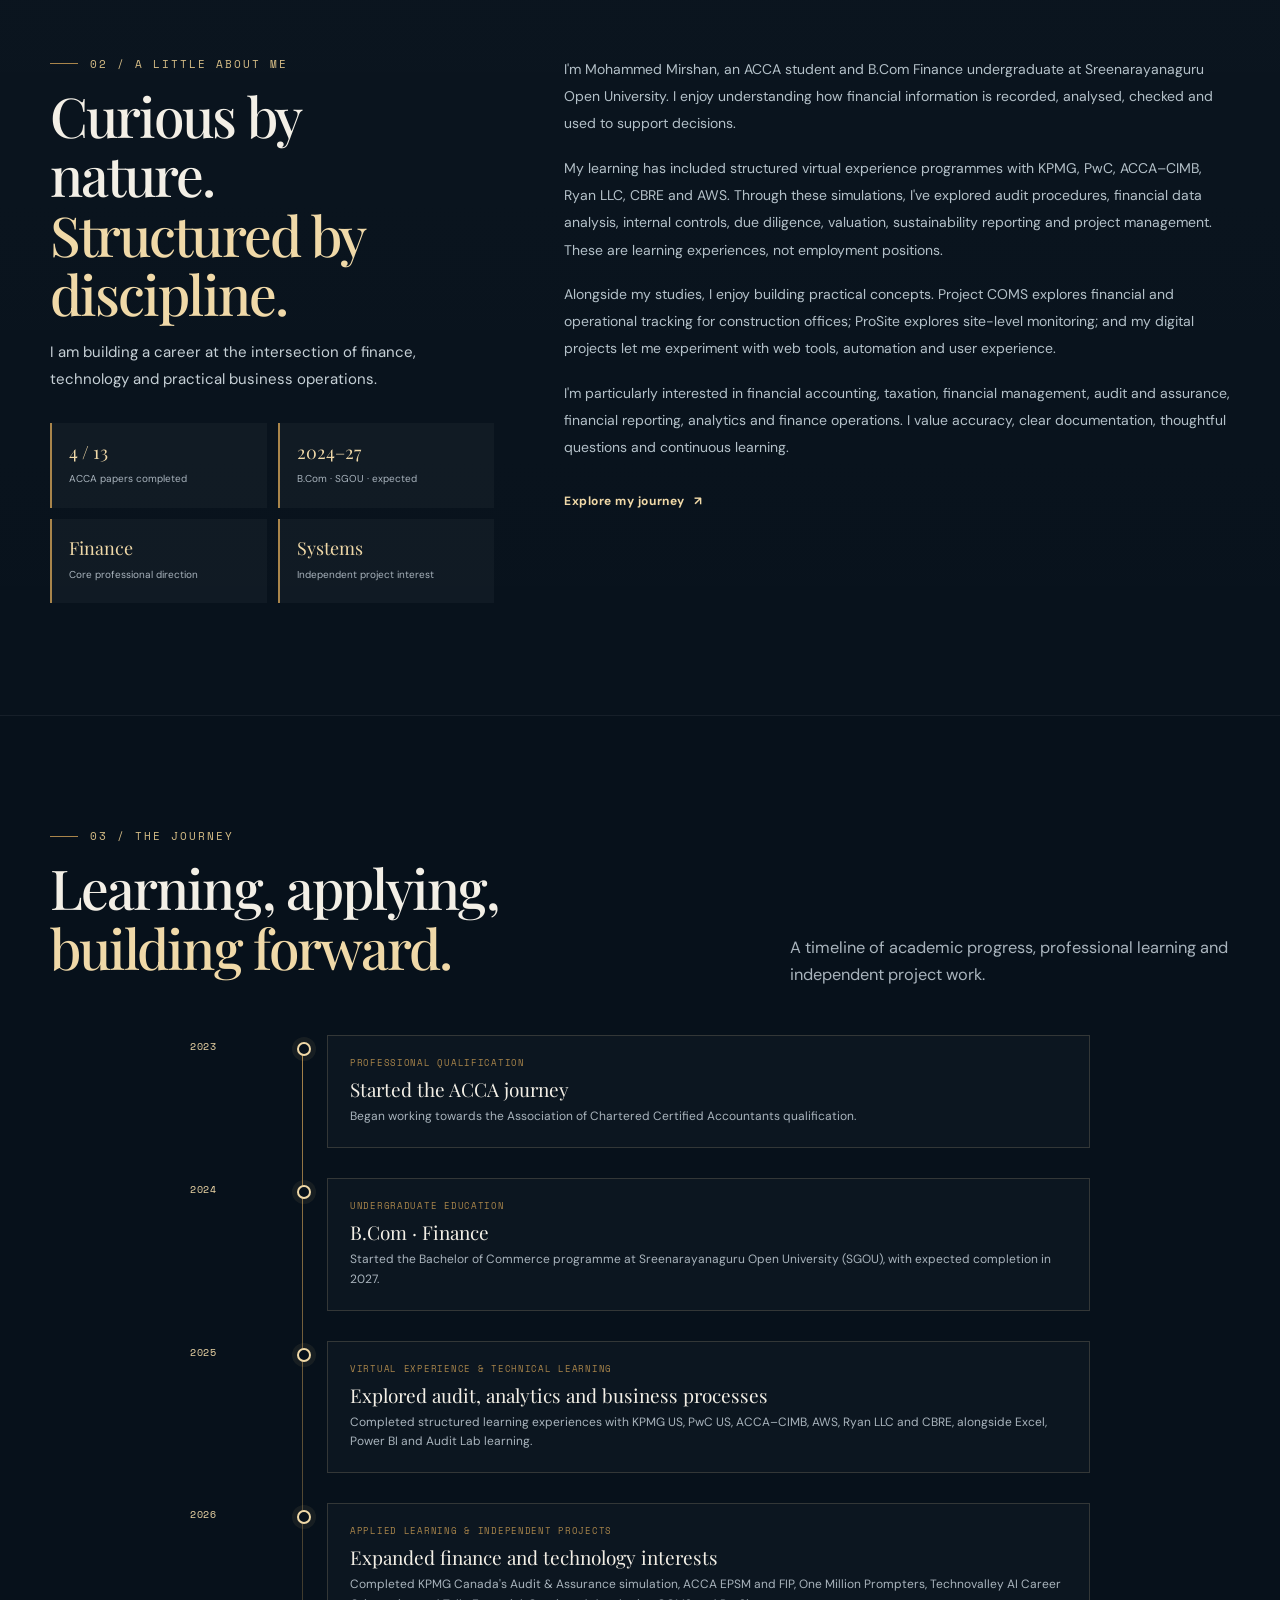
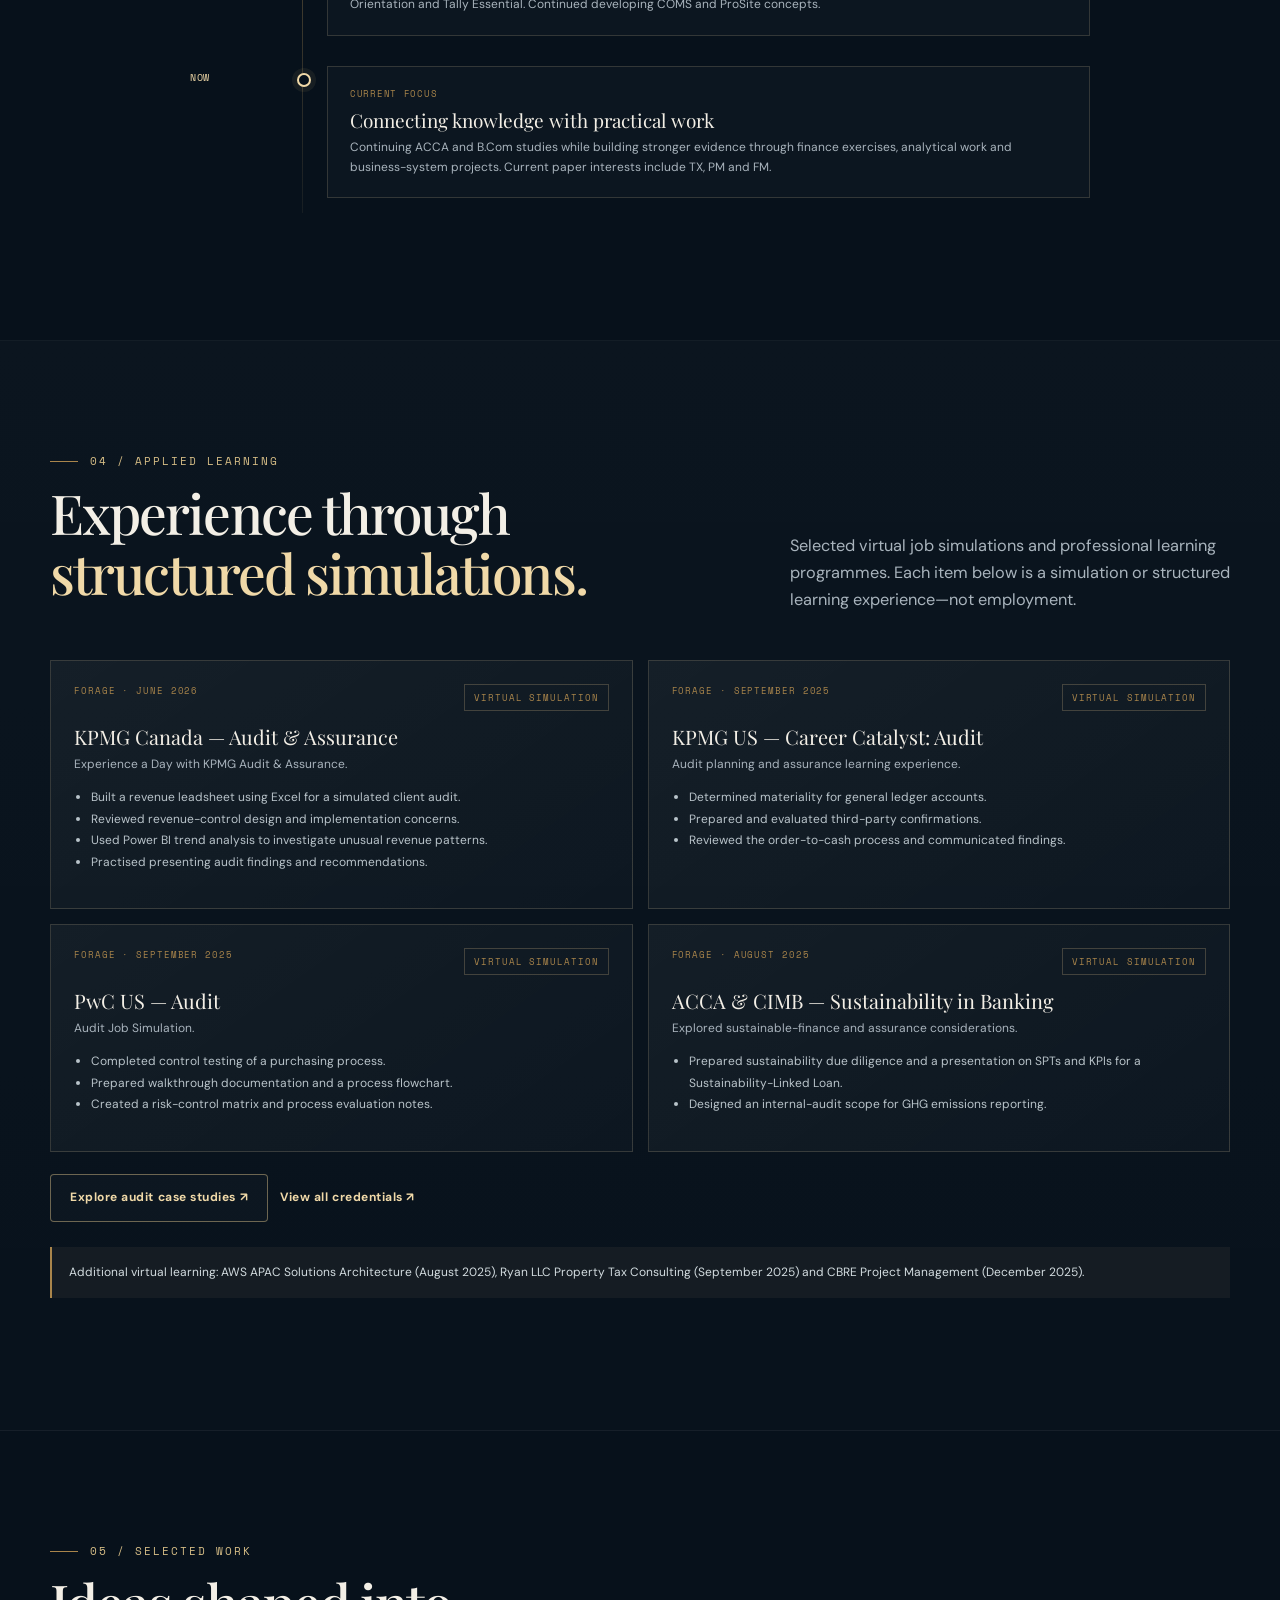
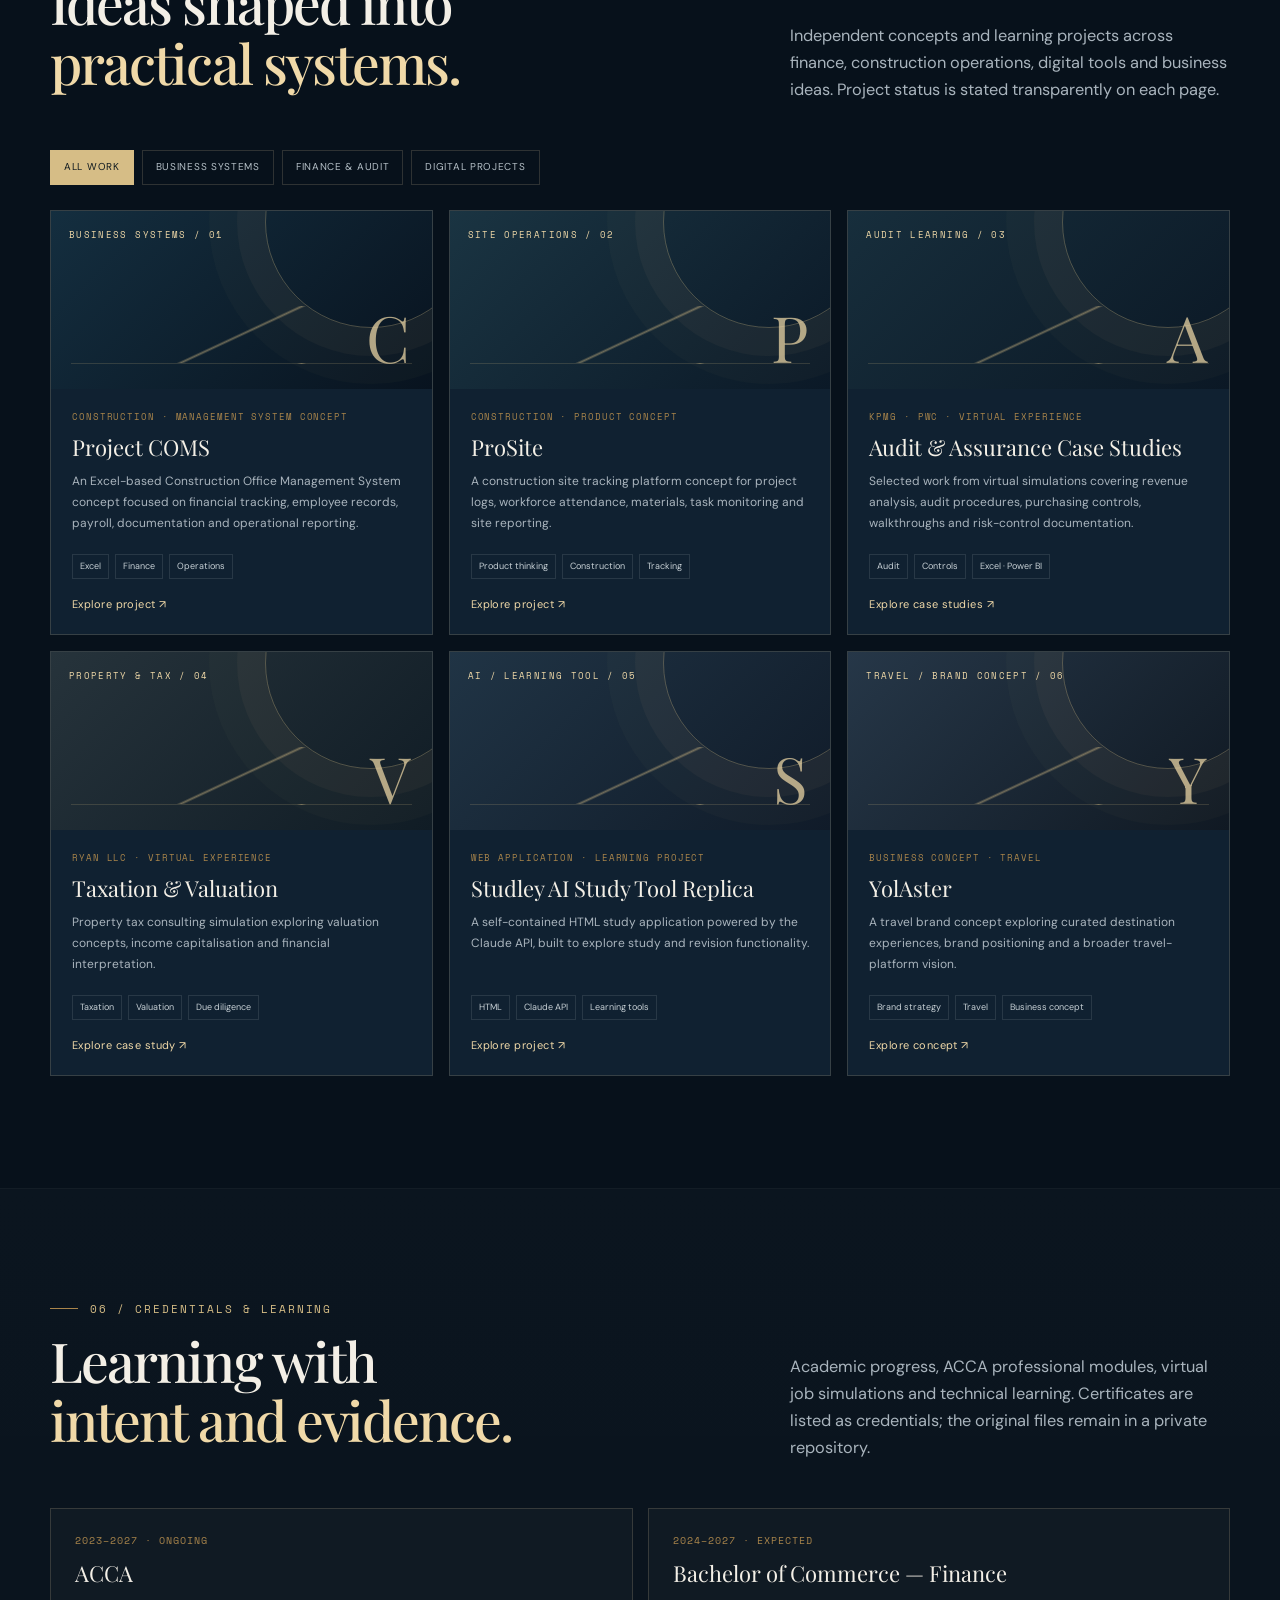
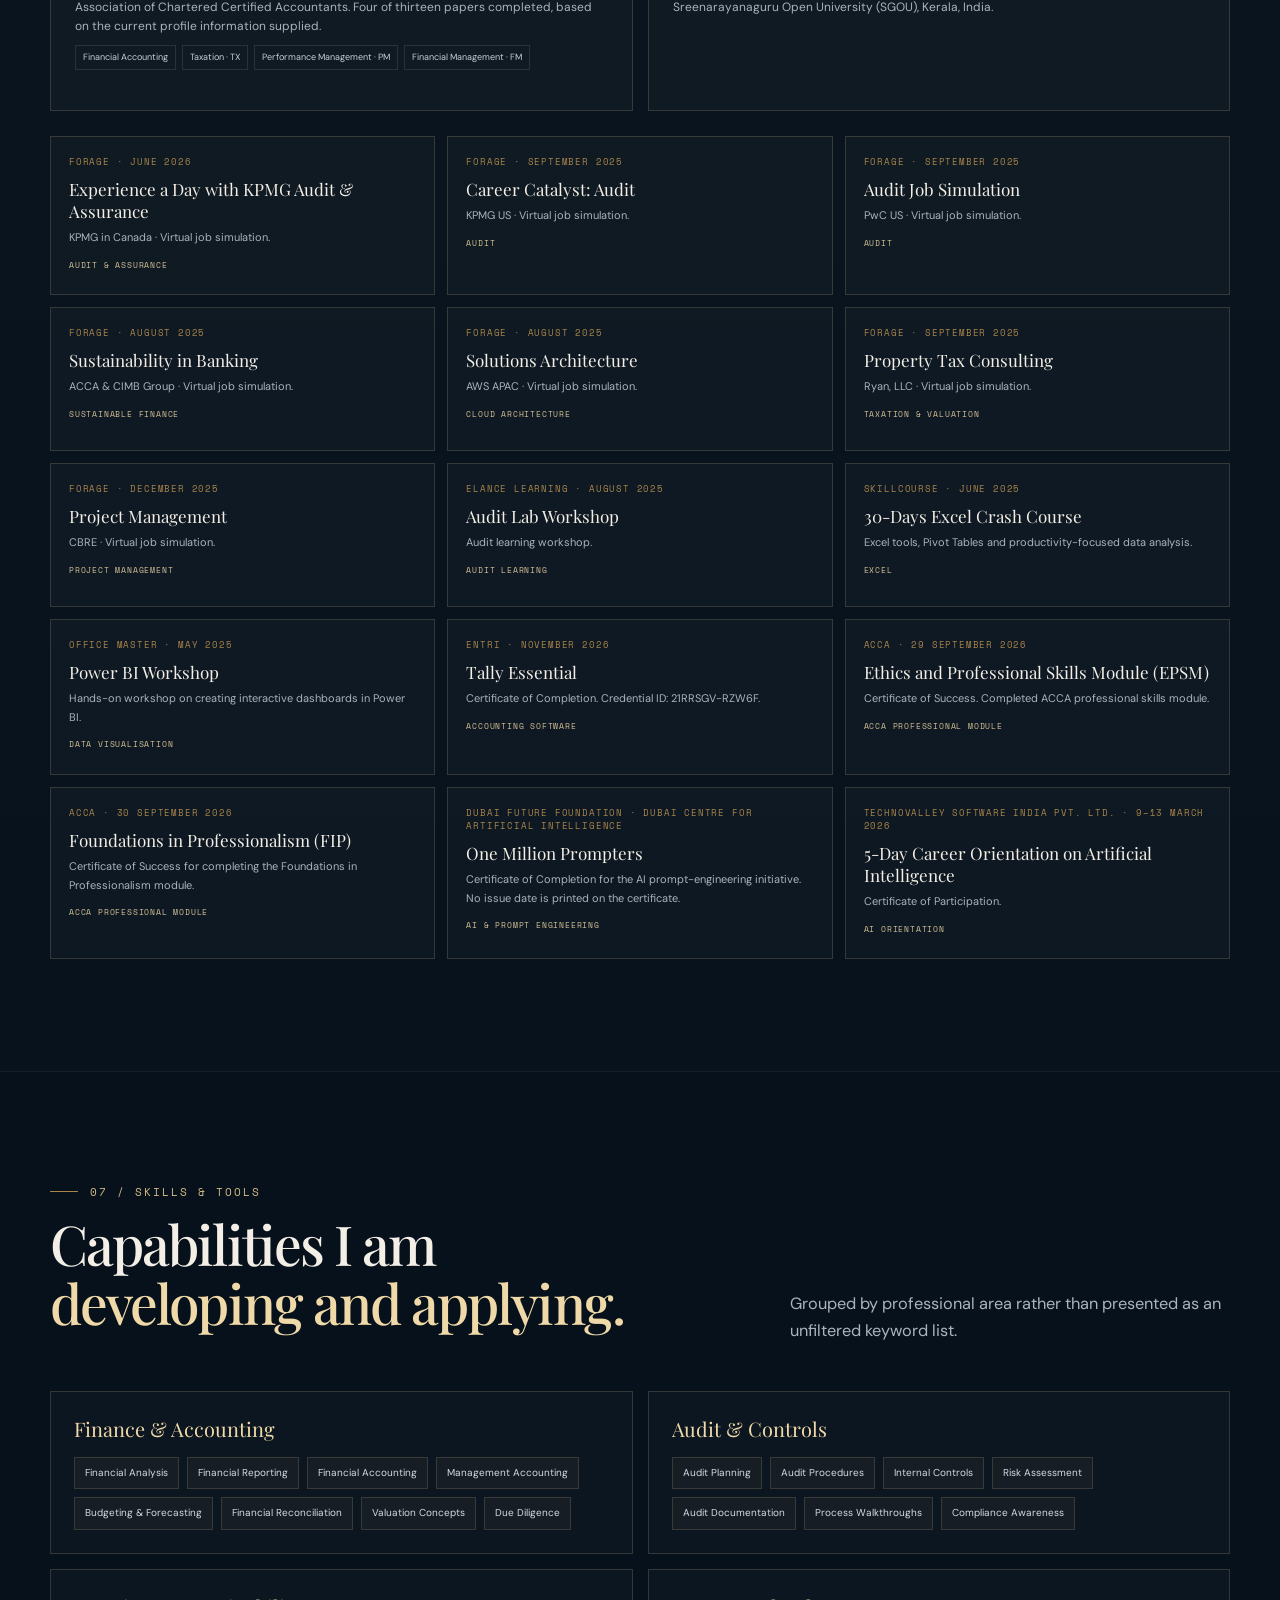
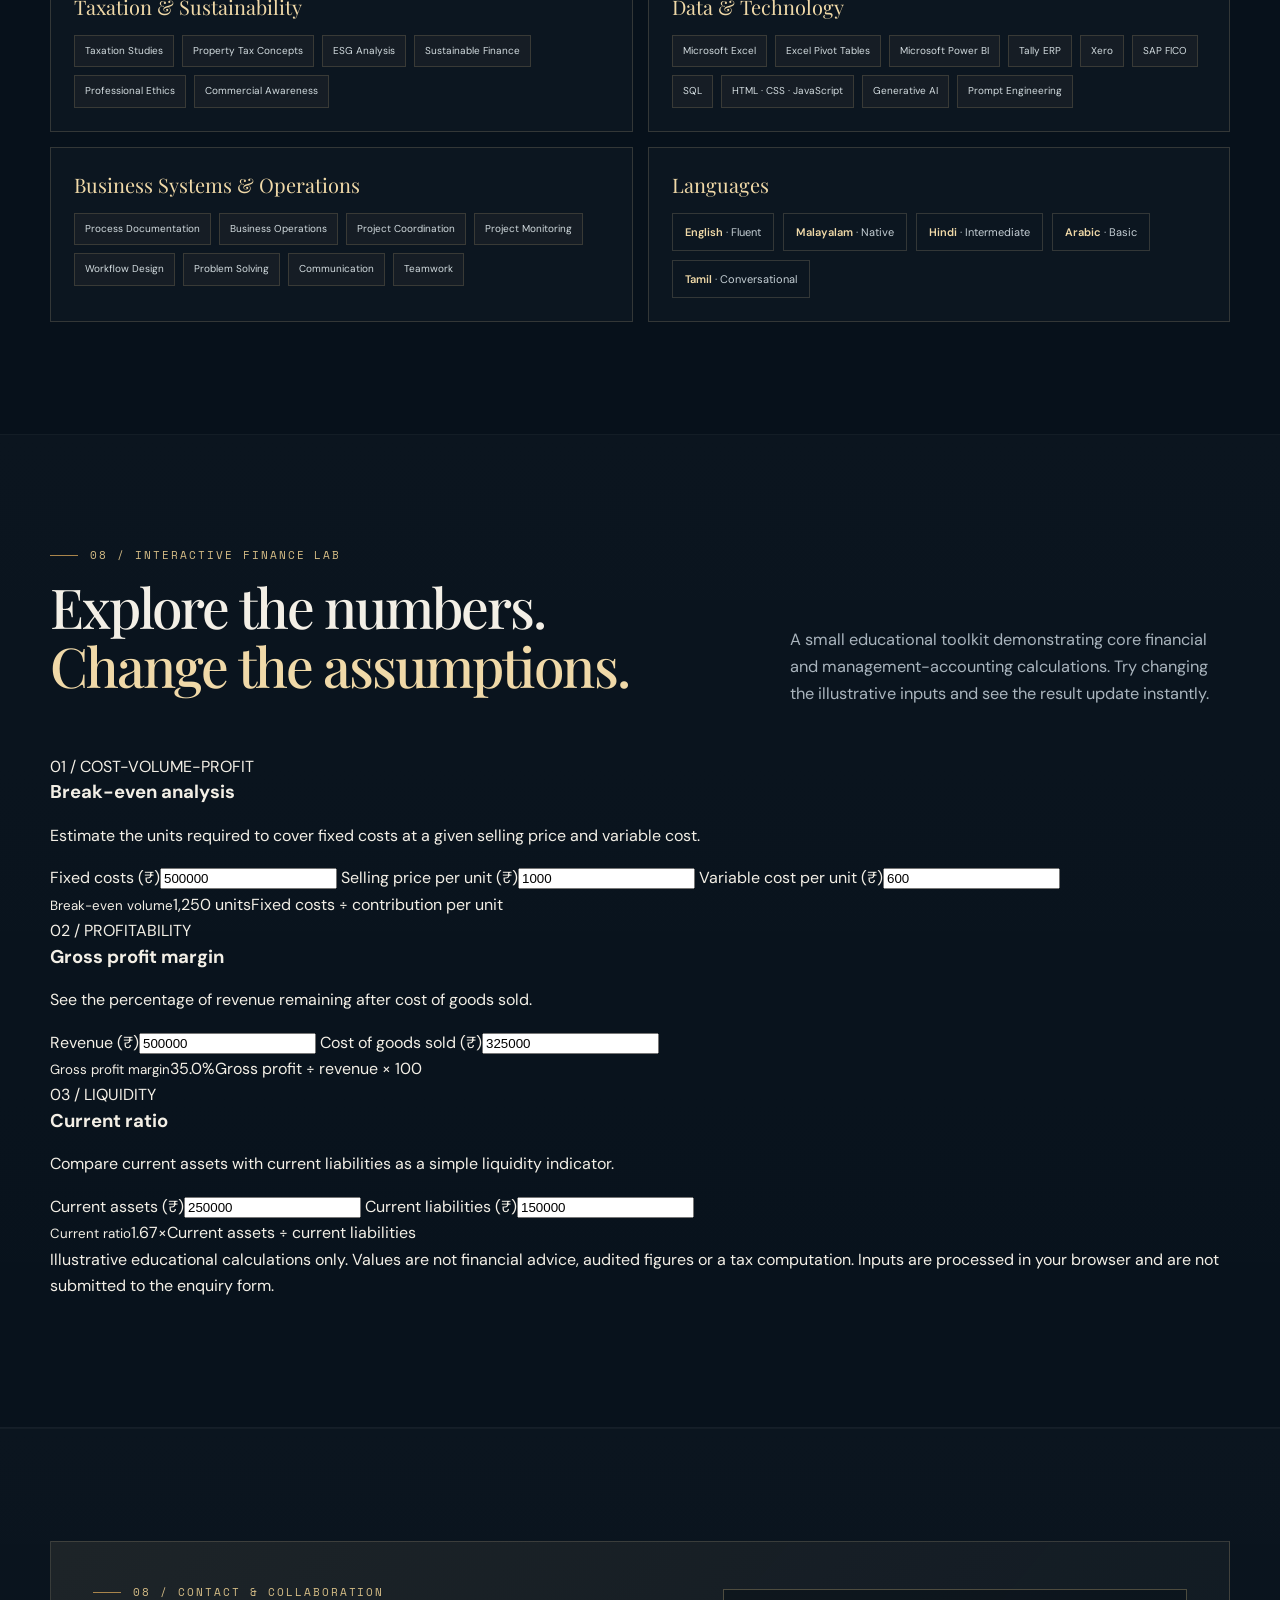
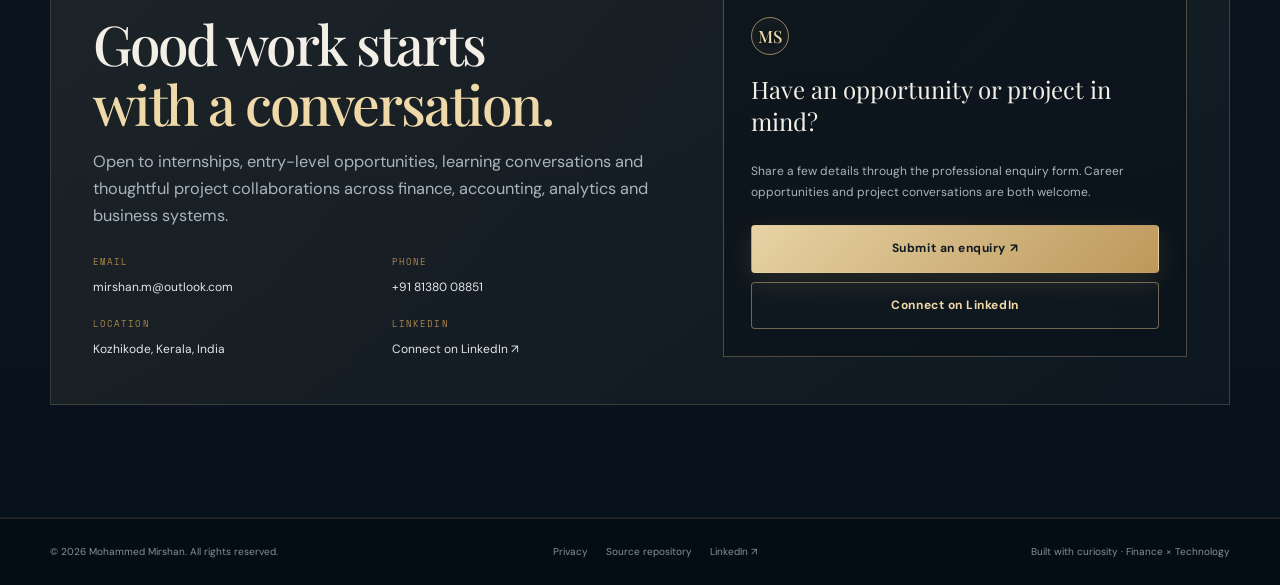
==== commit c702d7cd: "Add interactive finance lab to Portfolio V2.0" ====
--- a/index.html
+++ b/index.html
@@ -34,7 +34,7 @@
     <a class="brand" href="#home" aria-label="Mohammed Mirshan home"><span class="brand-mark">MS</span><span class="brand-name">MOHAMMED MIRSHAN<small>FINANCE × TECHNOLOGY</small></span></a>
     <button class="menu-toggle" type="button" aria-label="Toggle navigation" aria-expanded="false" aria-controls="primary-navigation">MENU</button>
     <nav class="nav-links" id="primary-navigation" aria-label="Primary navigation">
-      <a href="#capabilities">Capabilities</a><a href="#journey">Journey</a><a href="#experience">Experience</a><a href="#work">Projects</a><a href="#credentials">Credentials</a><a href="#about">About</a><a class="nav-cta" href="#contact">Let's connect ↗</a>
+      <a href="#capabilities">Capabilities</a><a href="#journey">Journey</a><a href="#experience">Experience</a><a href="#work">Projects</a><a href="#credentials">Credentials</a><a href="#about">About</a><a href="#finance-lab">Finance Lab</a><a class="nav-cta" href="#contact">Let's connect ↗</a>
     </nav>
   </div>
 </header>
@@ -173,6 +173,34 @@
  </div>
 </section>
 
+<section class="section alt" id="finance-lab">
+ <div class="wrap">
+  <div class="section-head reveal"><div><div class="eyebrow">08 / Interactive finance lab</div><h2>Explore the numbers.<br><span class="gold">Change the assumptions.</span></h2></div><p class="section-intro">A small educational toolkit demonstrating core financial and management-accounting calculations. Try changing the illustrative inputs and see the result update instantly.</p></div>
+  <div class="lab-grid">
+   <article class="lab-card reveal">
+    <div class="lab-index">01 / COST-VOLUME-PROFIT</div><h3>Break-even analysis</h3><p class="lab-copy">Estimate the units required to cover fixed costs at a given selling price and variable cost.</p>
+    <label for="be-fixed">Fixed costs (₹)</label><input id="be-fixed" type="number" min="0" step="1000" value="500000">
+    <label for="be-price">Selling price per unit (₹)</label><input id="be-price" type="number" min="0" step="10" value="1000">
+    <label for="be-variable">Variable cost per unit (₹)</label><input id="be-variable" type="number" min="0" step="10" value="600">
+    <div class="lab-result"><small>Break-even volume</small><output id="be-output">1,250 units</output><span id="be-note">Fixed costs ÷ contribution per unit</span></div>
+   </article>
+   <article class="lab-card reveal delay-1">
+    <div class="lab-index">02 / PROFITABILITY</div><h3>Gross profit margin</h3><p class="lab-copy">See the percentage of revenue remaining after cost of goods sold.</p>
+    <label for="gm-revenue">Revenue (₹)</label><input id="gm-revenue" type="number" min="0" step="1000" value="500000">
+    <label for="gm-cogs">Cost of goods sold (₹)</label><input id="gm-cogs" type="number" min="0" step="1000" value="325000">
+    <div class="lab-result"><small>Gross profit margin</small><output id="gm-output">35.0%</output><span id="gm-note">Gross profit ÷ revenue × 100</span></div>
+   </article>
+   <article class="lab-card reveal delay-2">
+    <div class="lab-index">03 / LIQUIDITY</div><h3>Current ratio</h3><p class="lab-copy">Compare current assets with current liabilities as a simple liquidity indicator.</p>
+    <label for="cr-assets">Current assets (₹)</label><input id="cr-assets" type="number" min="0" step="1000" value="250000">
+    <label for="cr-liabilities">Current liabilities (₹)</label><input id="cr-liabilities" type="number" min="0" step="1000" value="150000">
+    <div class="lab-result"><small>Current ratio</small><output id="cr-output">1.67×</output><span id="cr-note">Current assets ÷ current liabilities</span></div>
+   </article>
+  </div>
+  <p class="lab-disclaimer">Illustrative educational calculations only. Values are not financial advice, audited figures or a tax computation. Inputs are processed in your browser and are not submitted to the enquiry form.</p>
+ </div>
+</section>
+
 <section class="section alt" id="contact">
  <div class="wrap">
   <div class="contact-panel reveal">
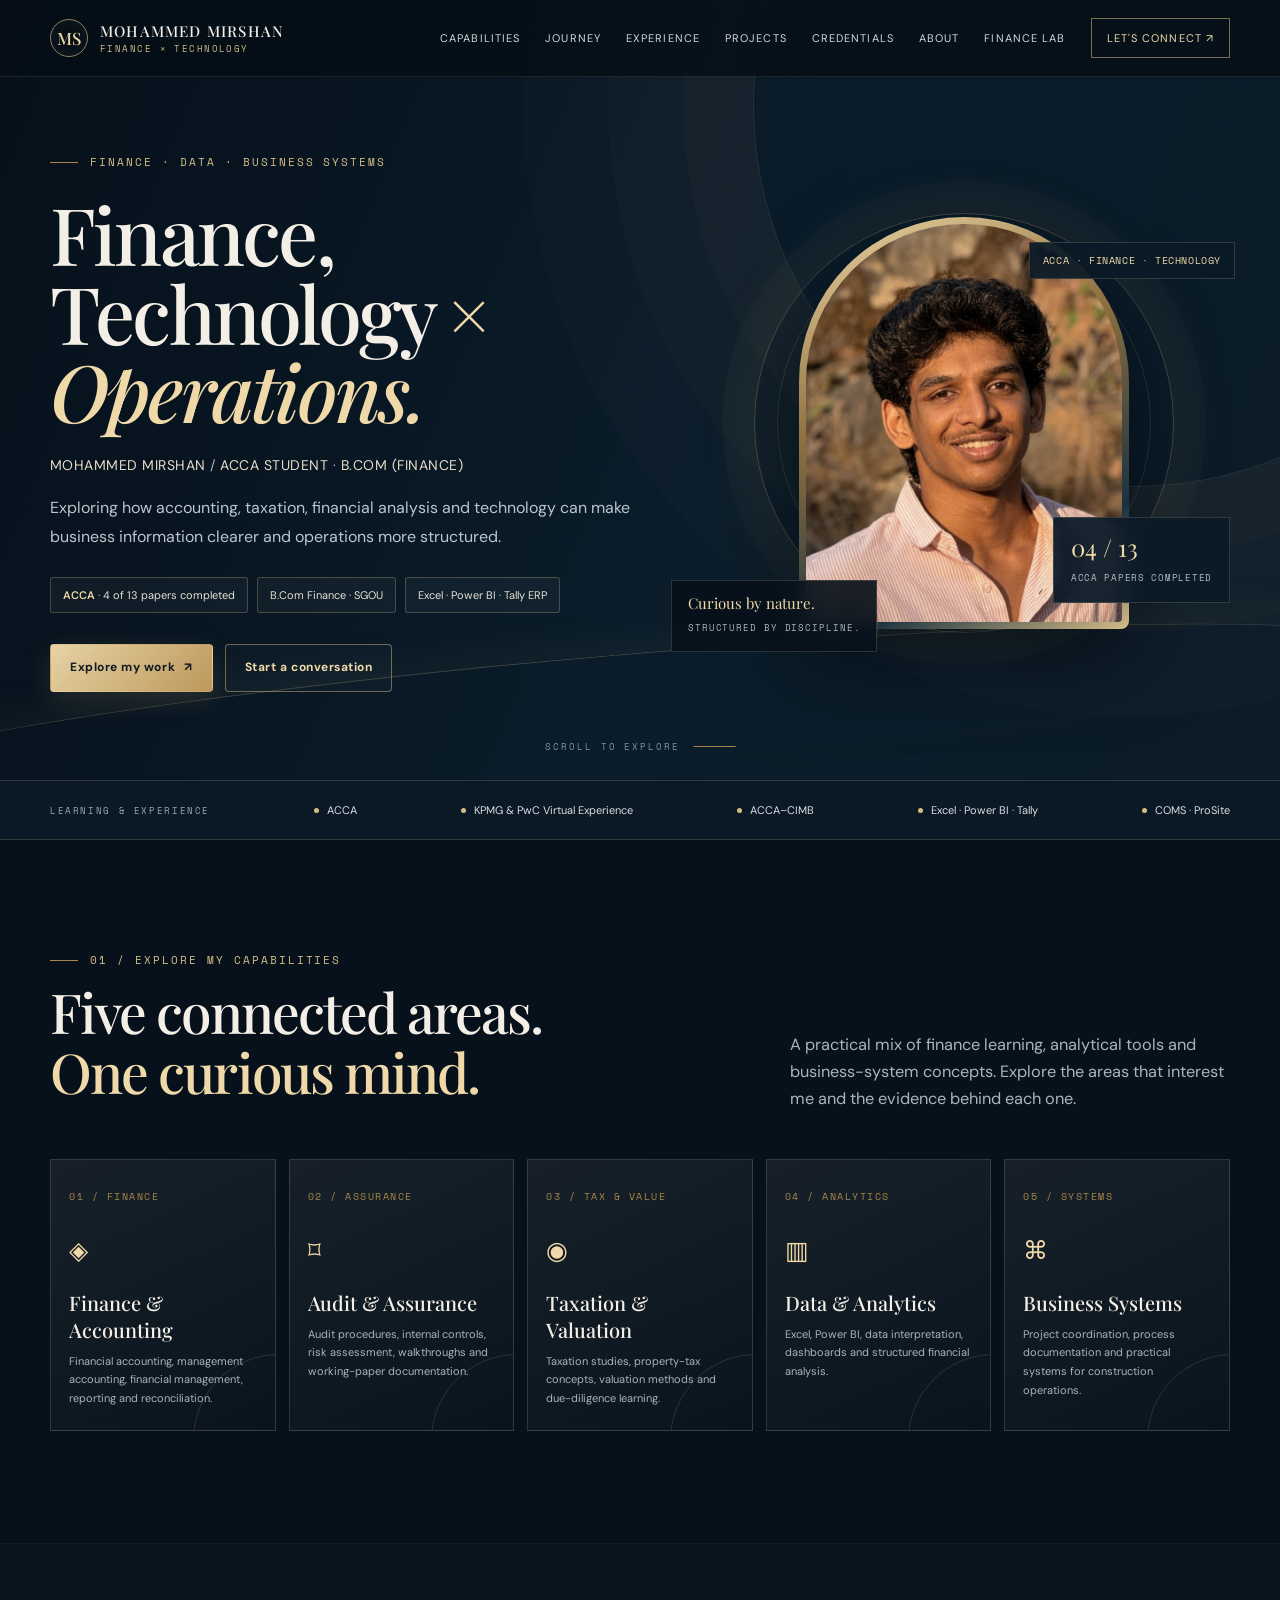
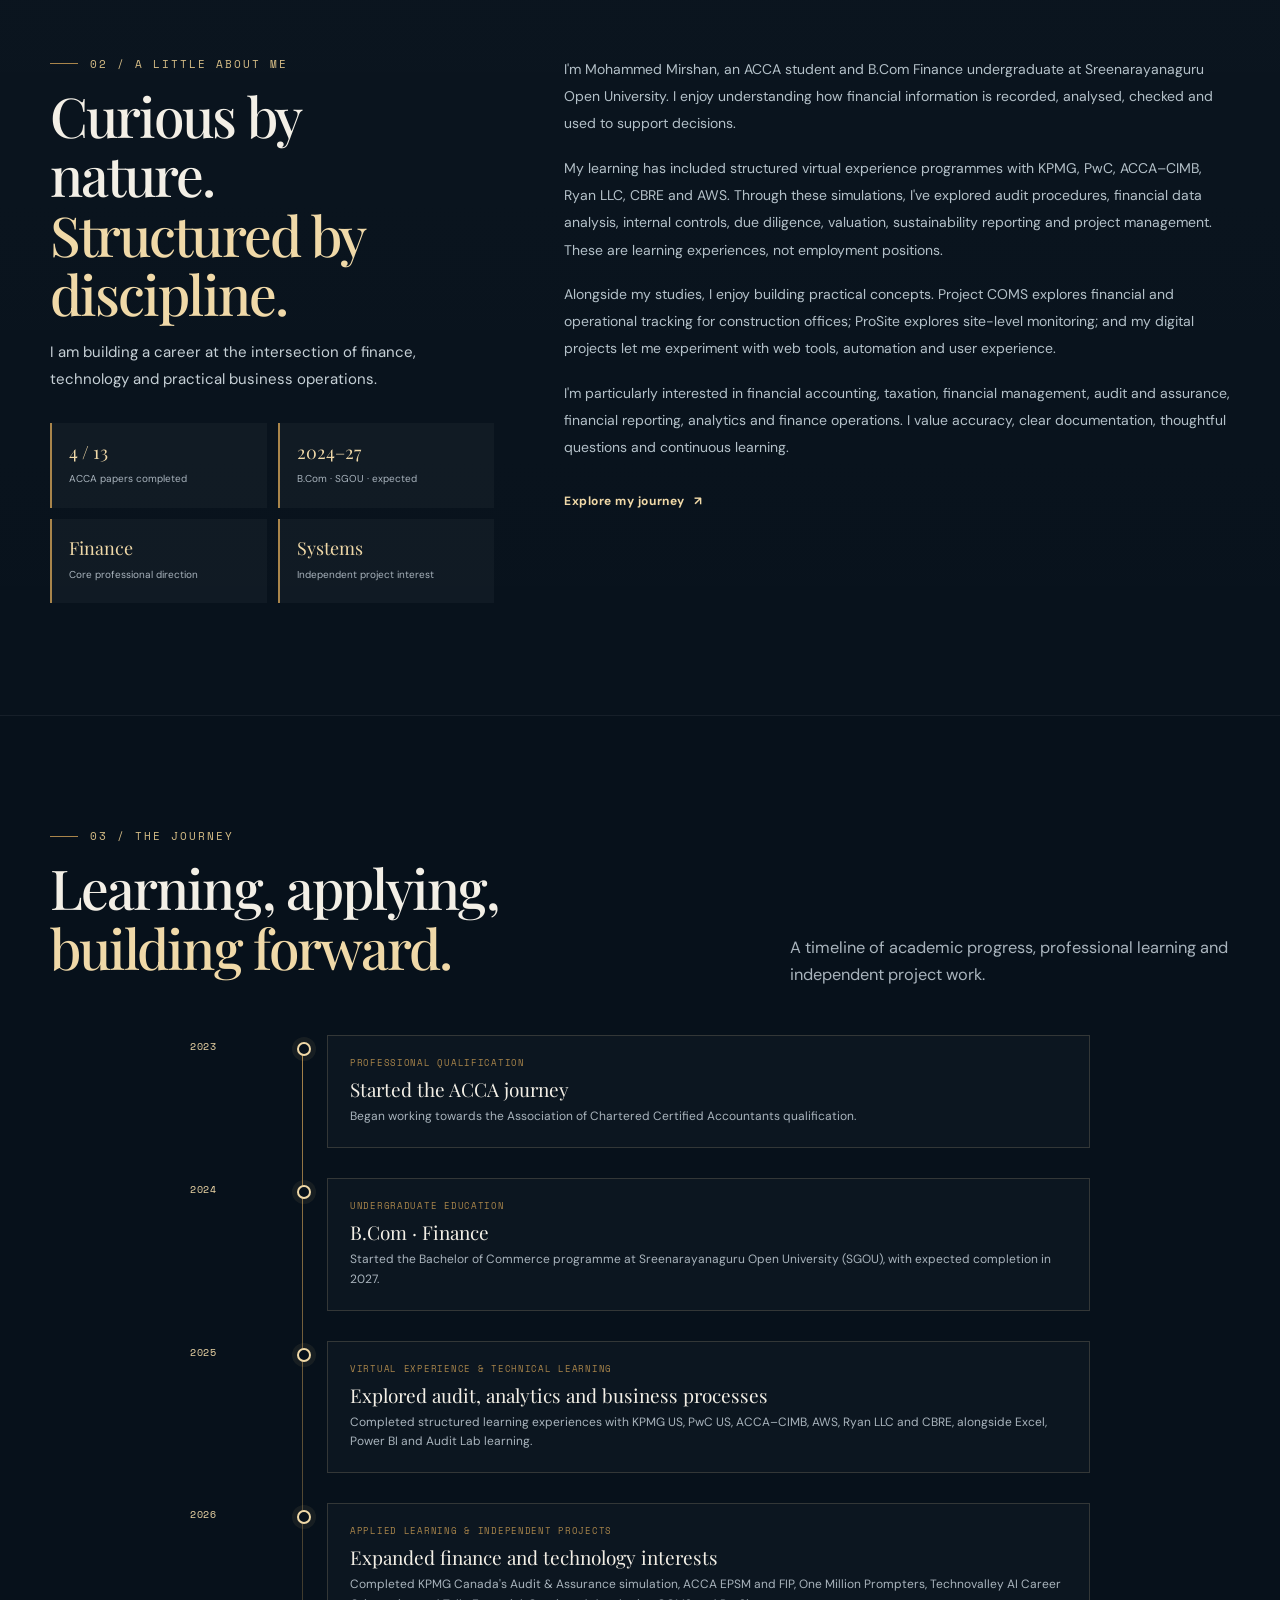
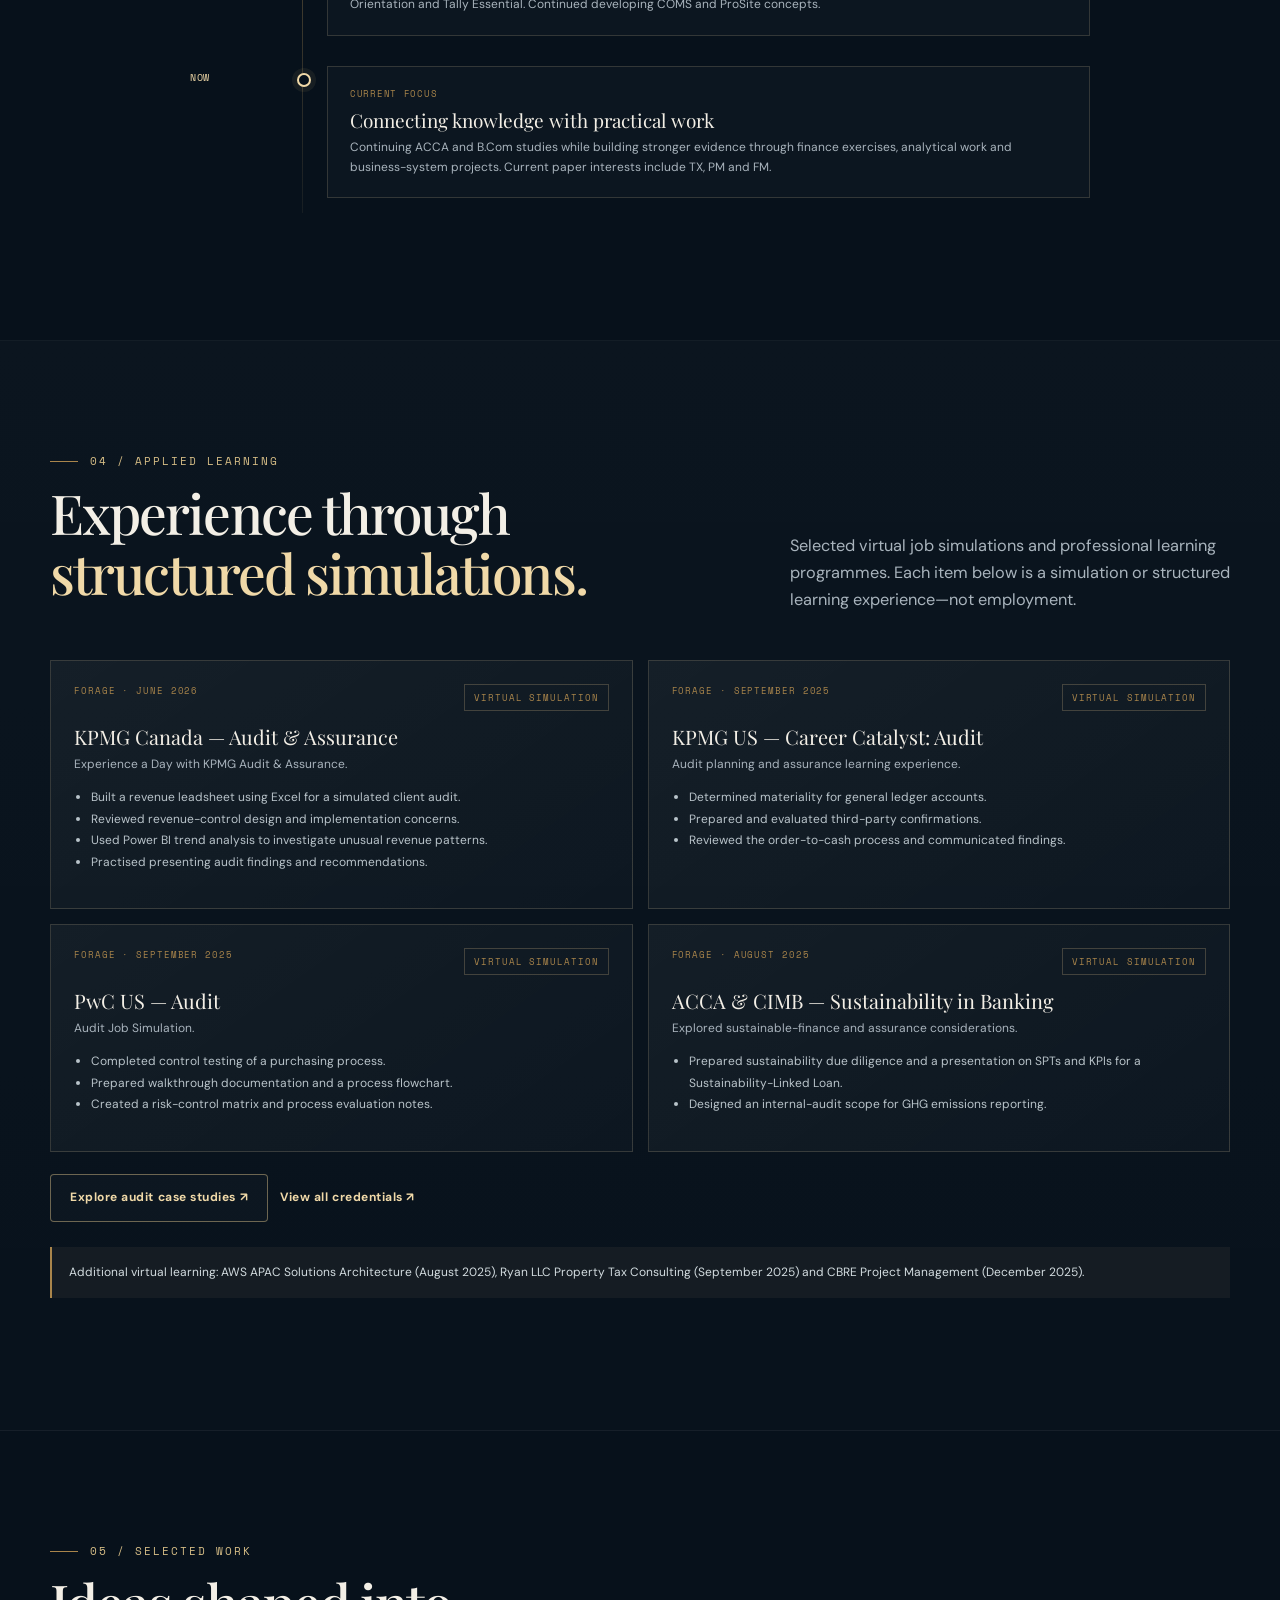
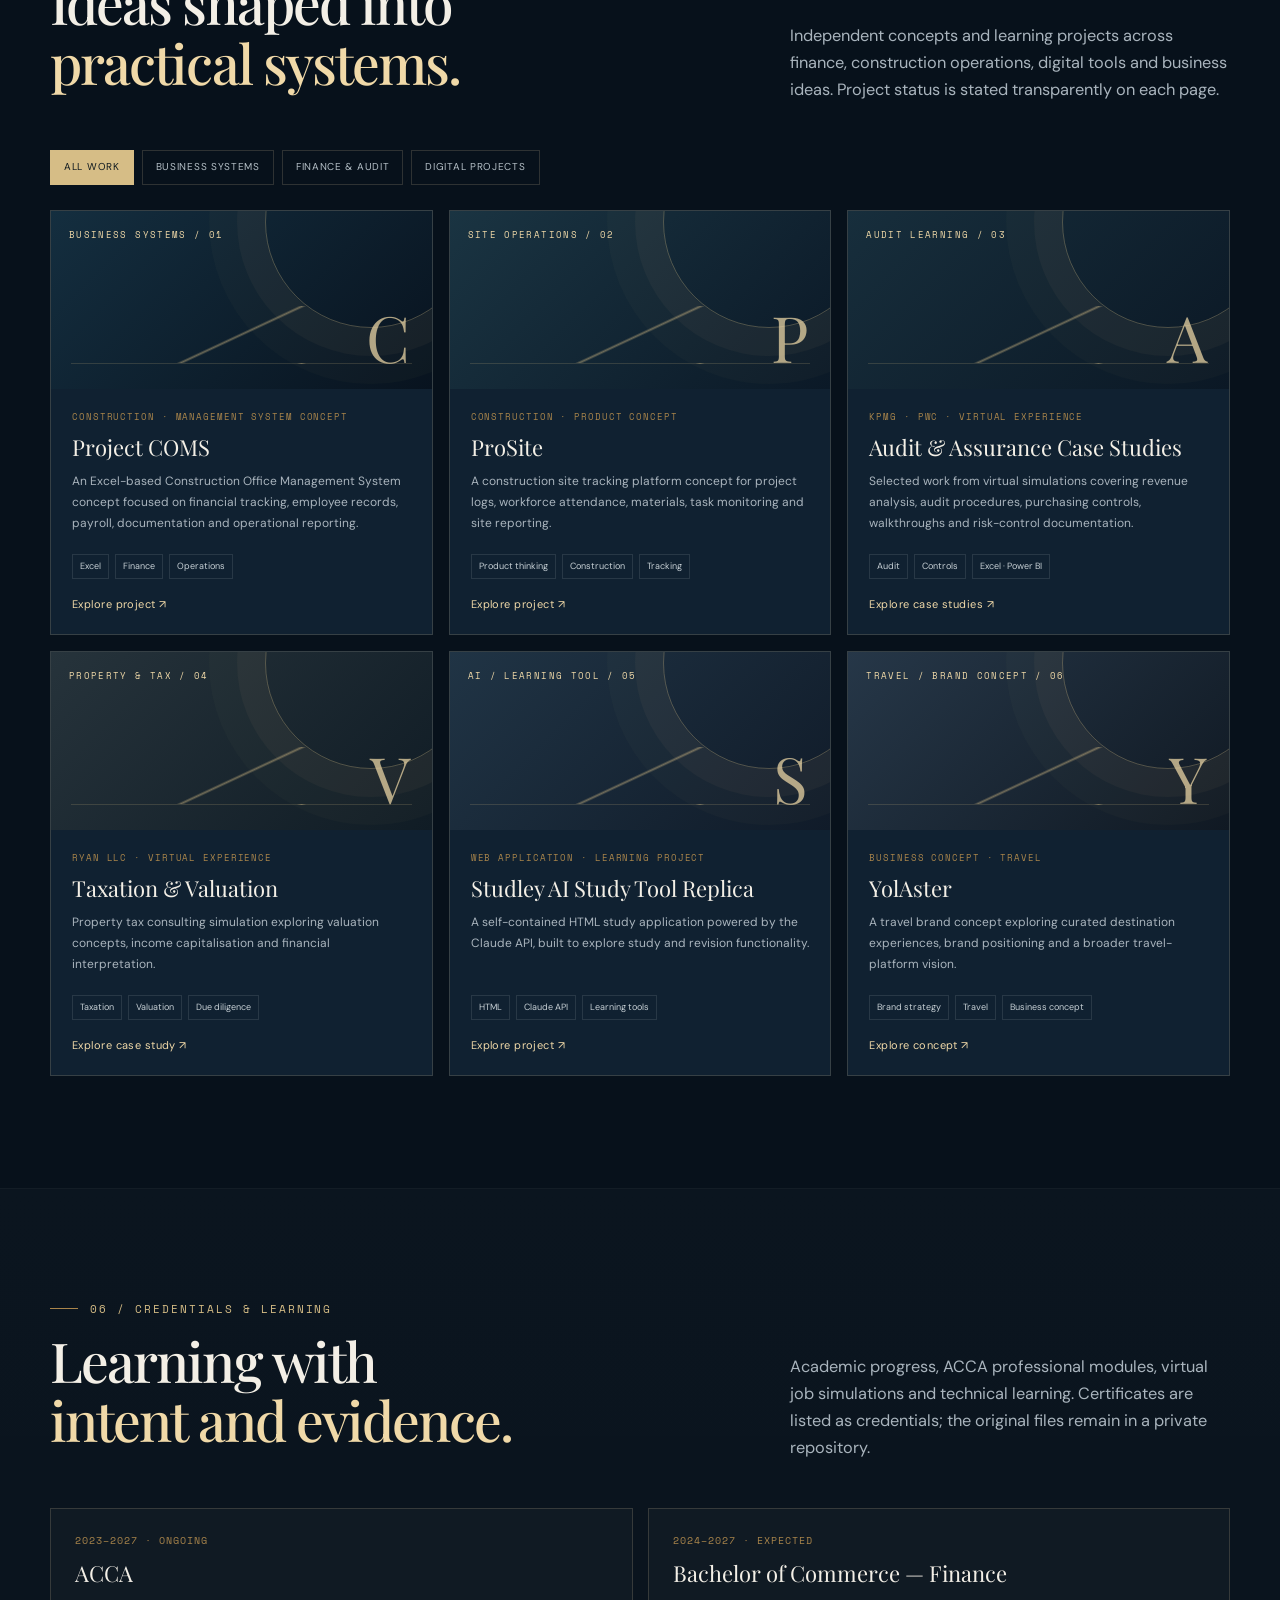
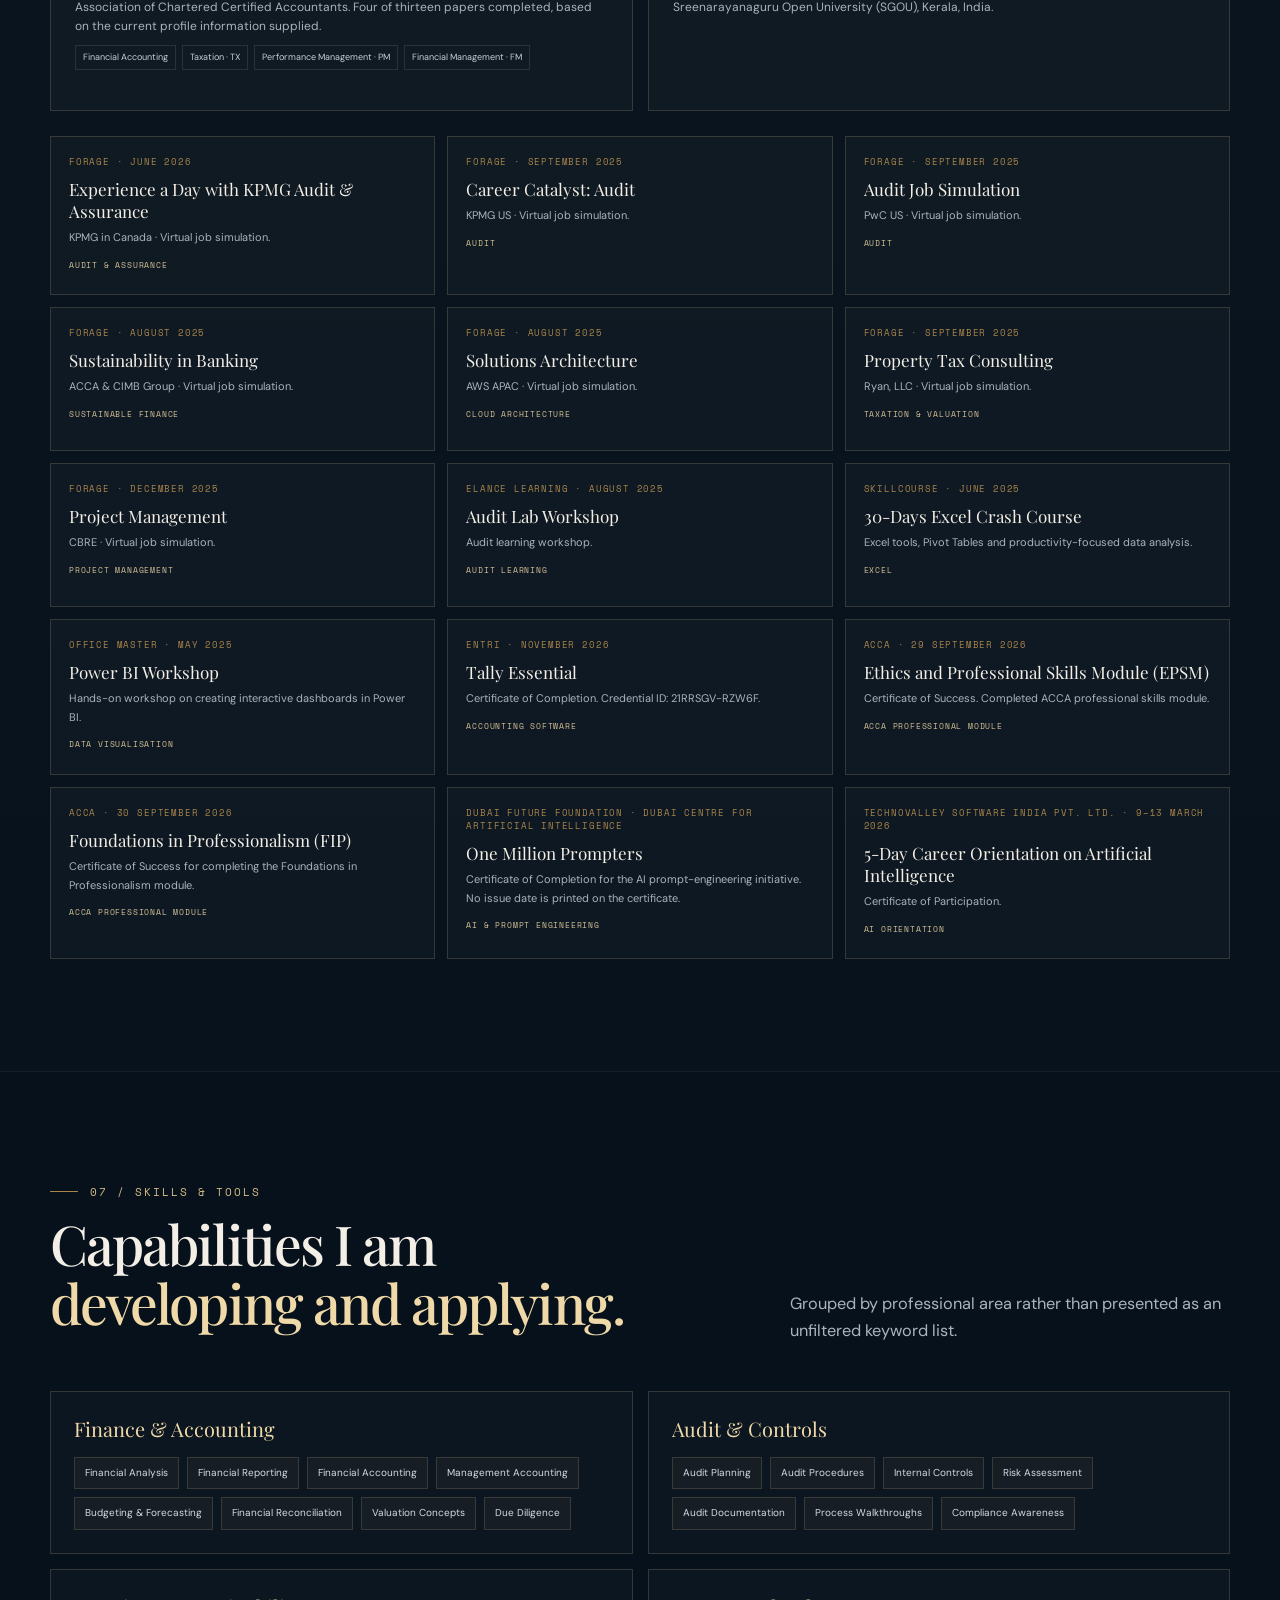
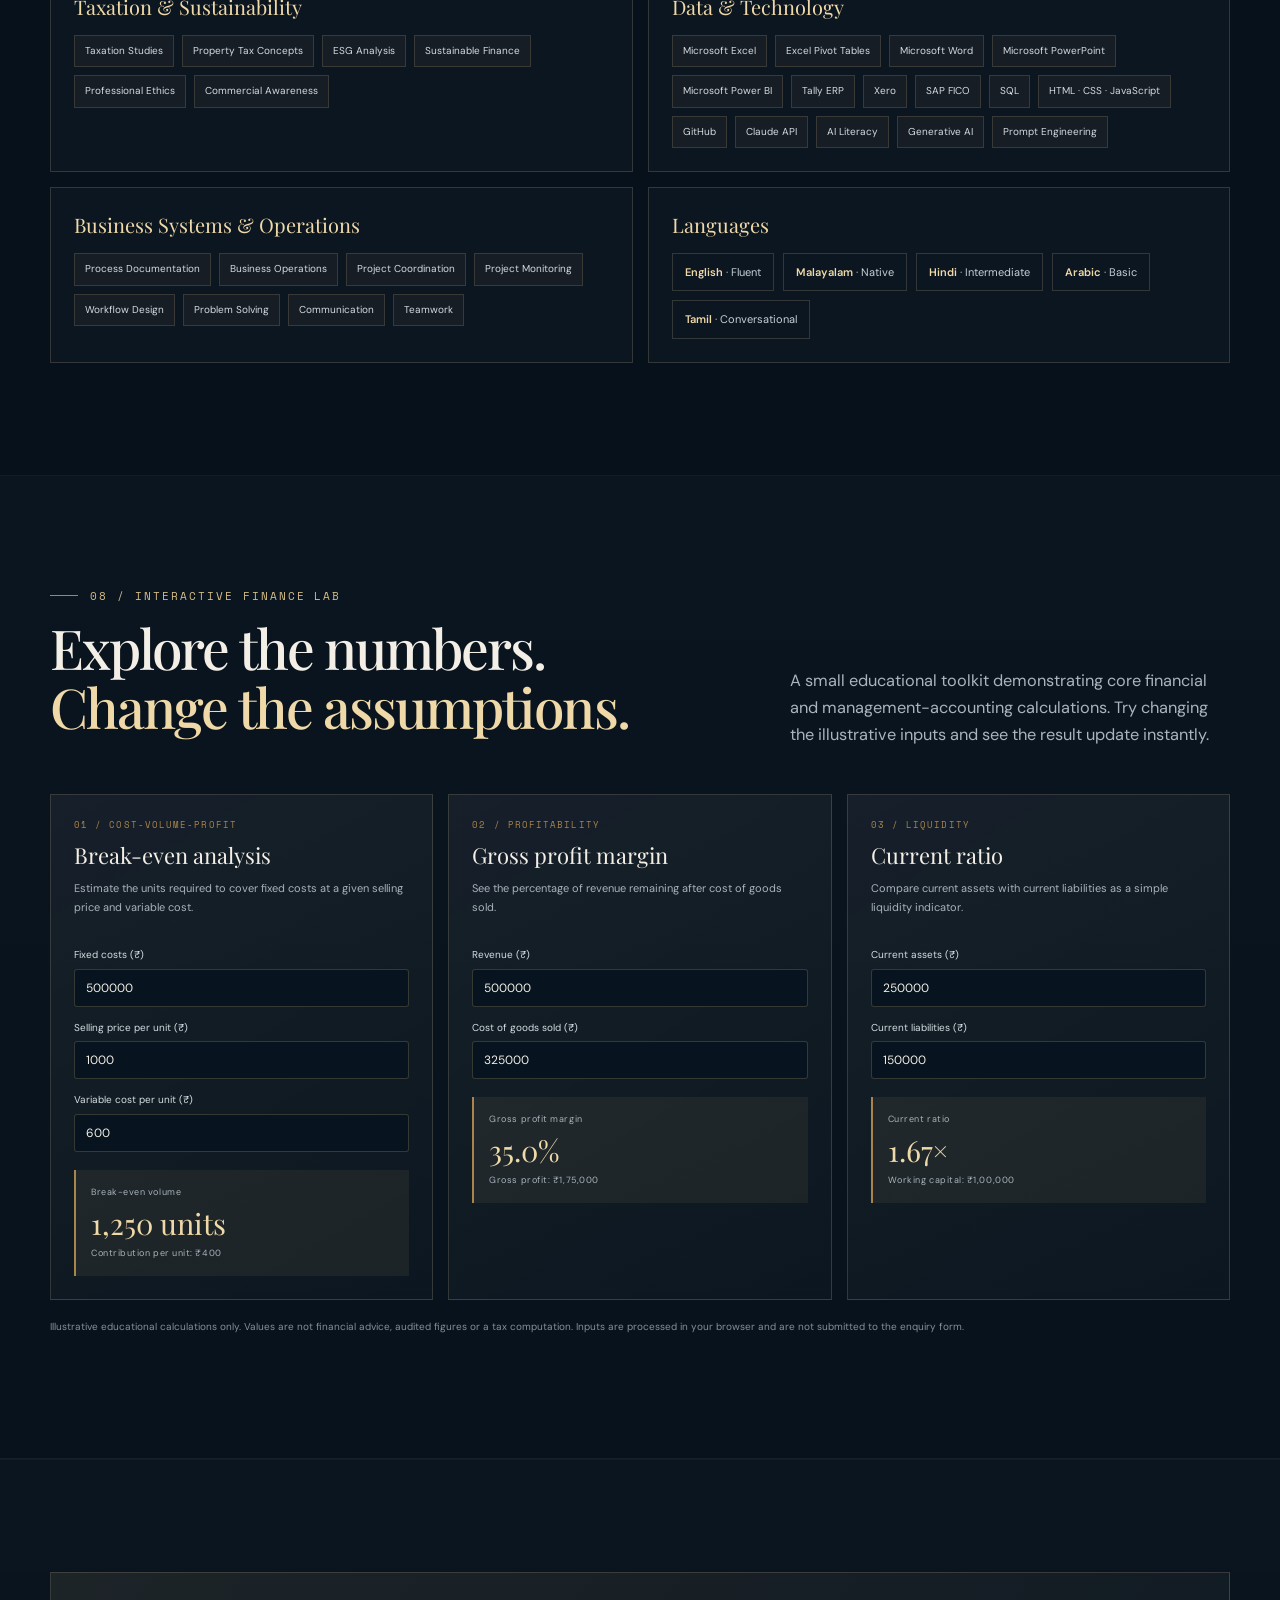
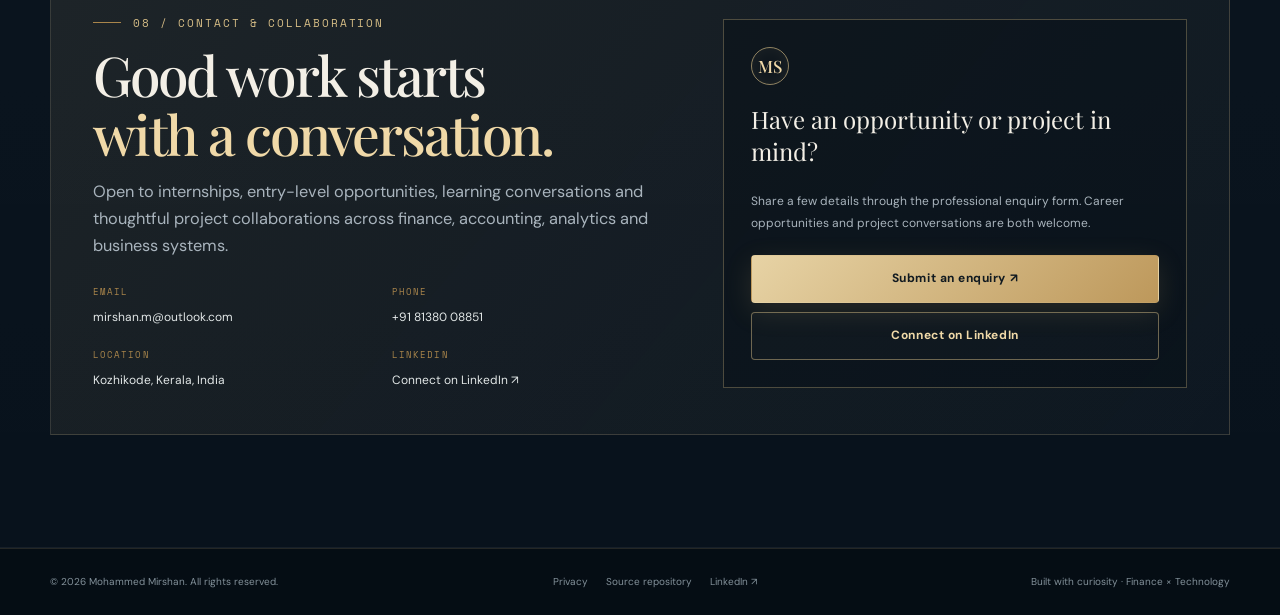
==== commit 8adb5c72: "Complete V2.0 skills inventory" ====
--- a/index.html
+++ b/index.html
@@ -166,7 +166,7 @@
    <article class="skill-panel reveal"><h3>Finance & Accounting</h3><div class="skill-tags"><span>Financial Analysis</span><span>Financial Reporting</span><span>Financial Accounting</span><span>Management Accounting</span><span>Budgeting & Forecasting</span><span>Financial Reconciliation</span><span>Valuation Concepts</span><span>Due Diligence</span></div></article>
    <article class="skill-panel reveal delay-1"><h3>Audit & Controls</h3><div class="skill-tags"><span>Audit Planning</span><span>Audit Procedures</span><span>Internal Controls</span><span>Risk Assessment</span><span>Audit Documentation</span><span>Process Walkthroughs</span><span>Compliance Awareness</span></div></article>
    <article class="skill-panel reveal"><h3>Taxation & Sustainability</h3><div class="skill-tags"><span>Taxation Studies</span><span>Property Tax Concepts</span><span>ESG Analysis</span><span>Sustainable Finance</span><span>Professional Ethics</span><span>Commercial Awareness</span></div></article>
-   <article class="skill-panel reveal delay-1"><h3>Data & Technology</h3><div class="skill-tags"><span>Microsoft Excel</span><span>Excel Pivot Tables</span><span>Microsoft Power BI</span><span>Tally ERP</span><span>Xero</span><span>SAP FICO</span><span>SQL</span><span>HTML · CSS · JavaScript</span><span>Generative AI</span><span>Prompt Engineering</span></div></article>
+   <article class="skill-panel reveal delay-1"><h3>Data & Technology</h3><div class="skill-tags"><span>Microsoft Excel</span><span>Excel Pivot Tables</span><span>Microsoft Word</span><span>Microsoft PowerPoint</span><span>Microsoft Power BI</span><span>Tally ERP</span><span>Xero</span><span>SAP FICO</span><span>SQL</span><span>HTML · CSS · JavaScript</span><span>GitHub</span><span>Claude API</span><span>AI Literacy</span><span>Generative AI</span><span>Prompt Engineering</span></div></article>
    <article class="skill-panel reveal"><h3>Business Systems & Operations</h3><div class="skill-tags"><span>Process Documentation</span><span>Business Operations</span><span>Project Coordination</span><span>Project Monitoring</span><span>Workflow Design</span><span>Problem Solving</span><span>Communication</span><span>Teamwork</span></div></article>
    <article class="skill-panel reveal delay-1"><h3>Languages</h3><div class="languages"><span class="language"><b>English</b> · Fluent</span><span class="language"><b>Malayalam</b> · Native</span><span class="language"><b>Hindi</b> · Intermediate</span><span class="language"><b>Arabic</b> · Basic</span><span class="language"><b>Tamil</b> · Conversational</span></div></article>
   </div>
--- a/assets/css/site.css
+++ b/assets/css/site.css
@@ -21,3 +21,6 @@
 @media(max-width:760px){.wrap{width:min(100% - 34px,var(--max))}.section{padding:78px 0}.nav{height:66px}.menu-toggle{display:block}.nav-links{display:none;position:absolute;top:66px;left:0;right:0;background:rgba(5,14,22,.98);padding:18px 24px 24px;border-bottom:1px solid var(--line);flex-direction:column;align-items:stretch;gap:17px}.nav-links.open{display:flex}.nav-links a{padding:5px 0}.nav-links .nav-cta{display:inline-block!important;text-align:center}.hero{padding:125px 0 75px;min-height:auto}.hero-grid{grid-template-columns:1fr;gap:20px}.hero h1{font-size:clamp(3rem,13vw,5rem)}.hero-visual{min-height:390px;margin-top:15px}.hero-orbit{width:320px;height:320px}.portrait-frame{width:255px}.portrait-caption{left:0}.orbit-tag{right:2px}.floating-stat{right:2px;bottom:45px}.hero-scroll{display:none}.section-head{display:block}.section-head .section-intro{margin-top:18px}.cap-grid{grid-template-columns:repeat(2,1fr)}.cap-card{min-height:220px;padding:18px 15px}.split-story{grid-template-columns:1fr;gap:26px}.story-aside{position:static}.timeline::before{left:75px}.milestone{grid-template-columns:58px 1fr;gap:33px}.milestone::before{left:70px}.experience-grid,.project-grid,.education-grid,.skills-layout,.contact-panel,.page-grid{grid-template-columns:1fr}.credentials-grid{grid-template-columns:repeat(2,1fr)}.contact-panel{padding:25px;gap:25px}.contact-details{grid-template-columns:1fr 1fr}.trust-inner{justify-content:center}.trust-label{width:100%;text-align:center}.trust-item{font-size:10px}.page-hero{padding:120px 0 55px}.page-content{padding:48px 0}}
 @media(max-width:460px){.cap-grid{grid-template-columns:1fr 1fr;gap:8px}.cap-card{min-height:210px}.credentials-grid{grid-template-columns:1fr}.contact-details{grid-template-columns:1fr}.hero-visual{min-height:340px}.hero-orbit{width:275px;height:275px}.portrait-frame{width:225px}.story-points{grid-template-columns:1fr 1fr}.project-grid{grid-template-columns:1fr}.section-head h2{font-size:2.3rem}}
 @media(prefers-reduced-motion:reduce){*,*::before,*::after{scroll-behavior:auto!important;animation-duration:.01ms!important;animation-iteration-count:1!important;transition-duration:.01ms!important}.reveal{opacity:1;transform:none}}
+
+.lab-grid{display:grid;grid-template-columns:repeat(3,1fr);gap:15px}.lab-card{border:1px solid var(--line);padding:23px;background:linear-gradient(150deg,rgba(255,255,255,.05),rgba(255,255,255,.015))}.lab-index{font:9px var(--mono);letter-spacing:.12em;color:var(--gold3);text-transform:uppercase}.lab-card h3{font:22px var(--serif);margin:9px 0}.lab-copy{font-size:11px;color:var(--muted);min-height:55px}.lab-card label{display:block;margin:13px 0 5px;color:#d5dfe2;font-size:10px}.lab-card input{display:block;width:100%;padding:10px 11px;background:#07131e;color:var(--text);border:1px solid rgba(214,189,134,.22);border-radius:3px;font:12px var(--sans)}.lab-card input:focus{outline:2px solid var(--gold3);outline-offset:2px}.lab-result{margin-top:18px;padding:15px;background:rgba(214,189,134,.07);border-left:2px solid var(--gold3)}.lab-result small,.lab-result span{display:block;color:var(--muted);font-size:9px;letter-spacing:.06em}.lab-result output{display:block;font:29px var(--serif);color:var(--gold2);margin:4px 0}.lab-disclaimer{font-size:10px;color:#82919b;margin-top:18px;line-height:1.8}
+@media(max-width:1000px){.lab-grid{grid-template-columns:1fr 1fr}}@media(max-width:760px){.lab-grid{grid-template-columns:1fr}}
